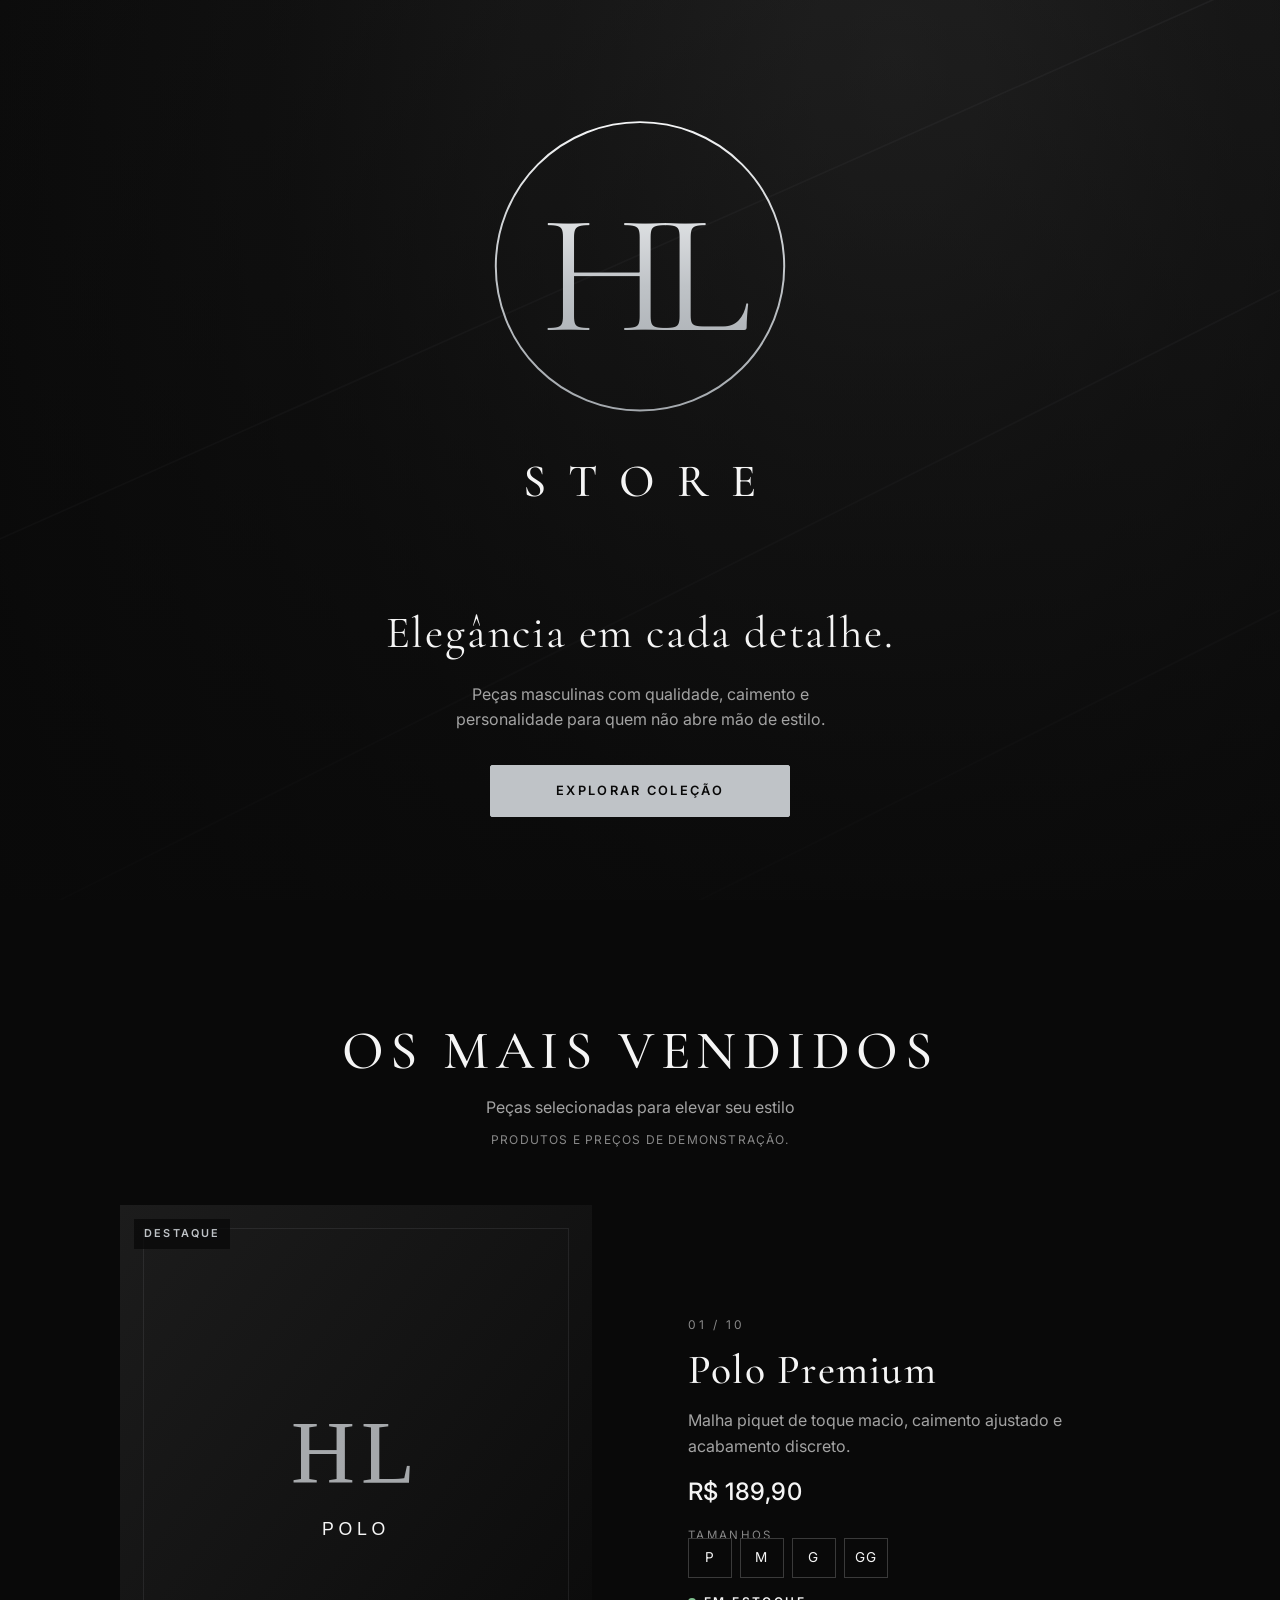
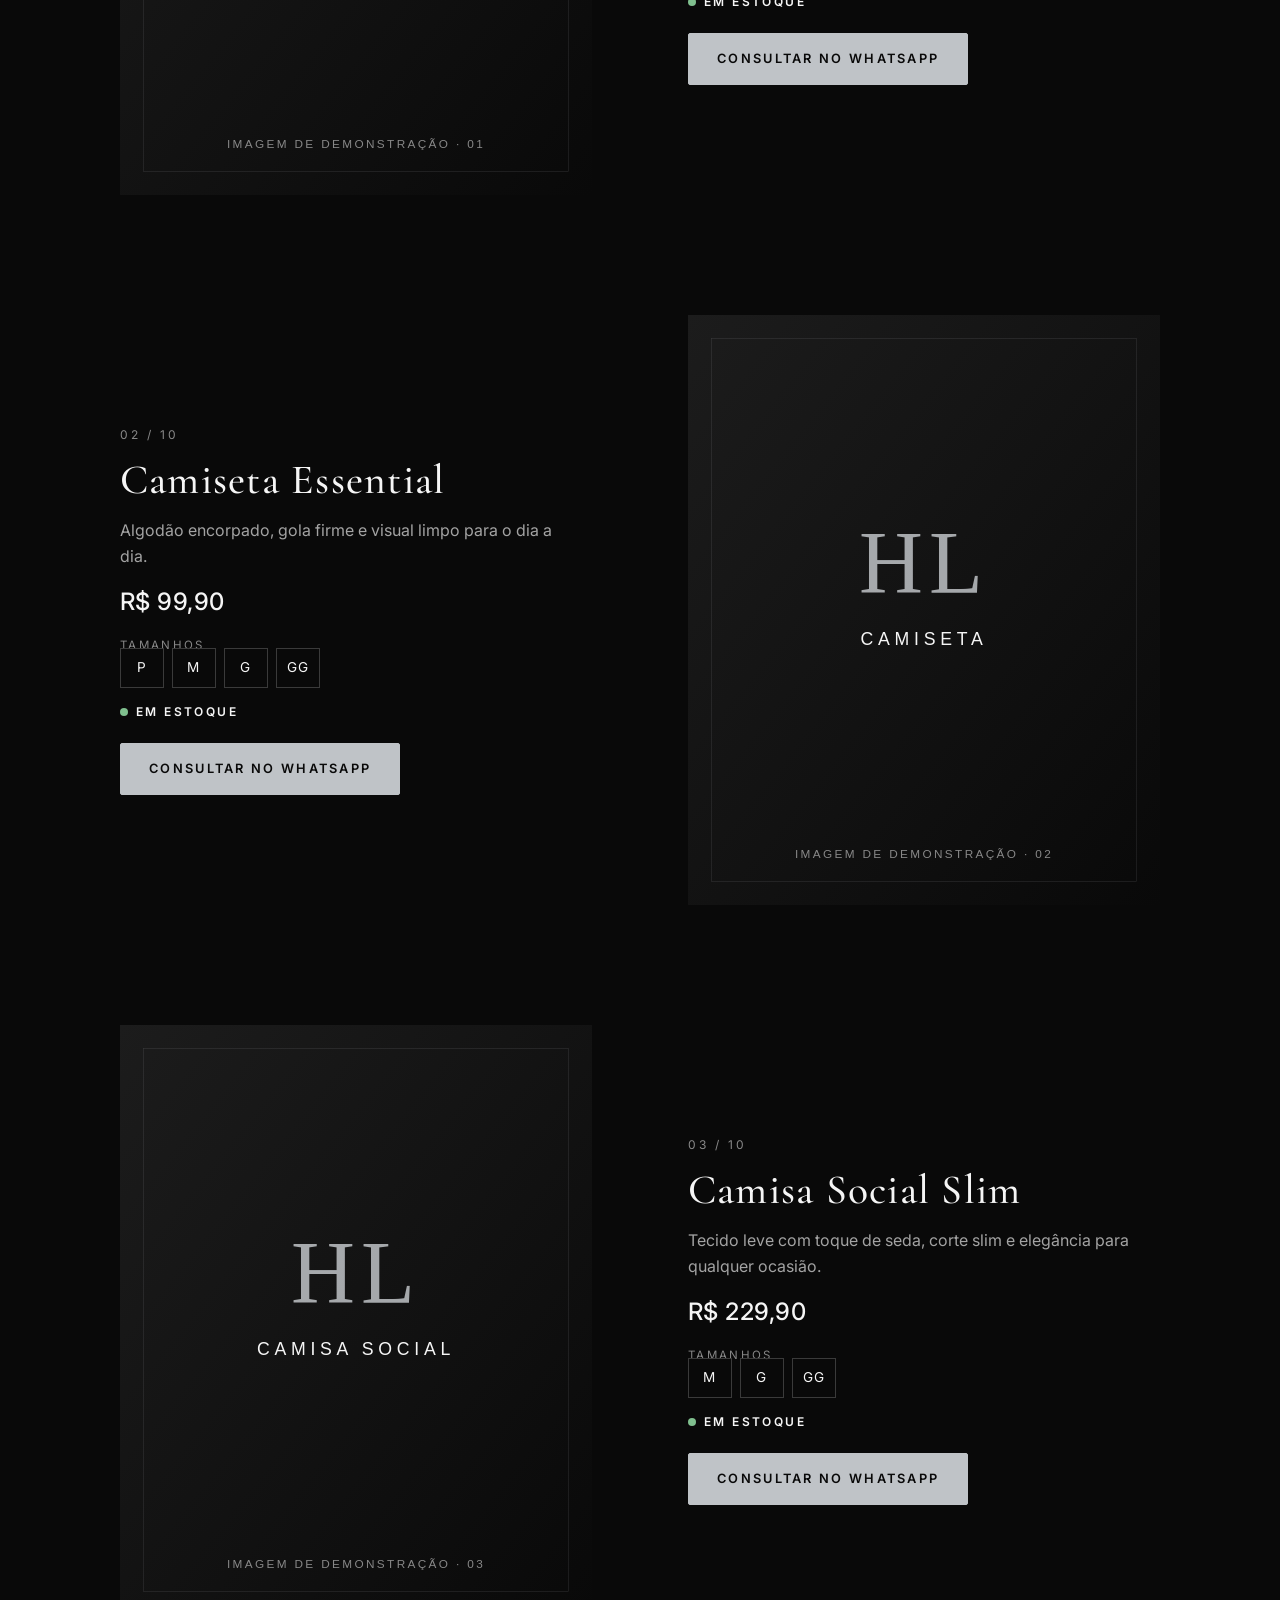
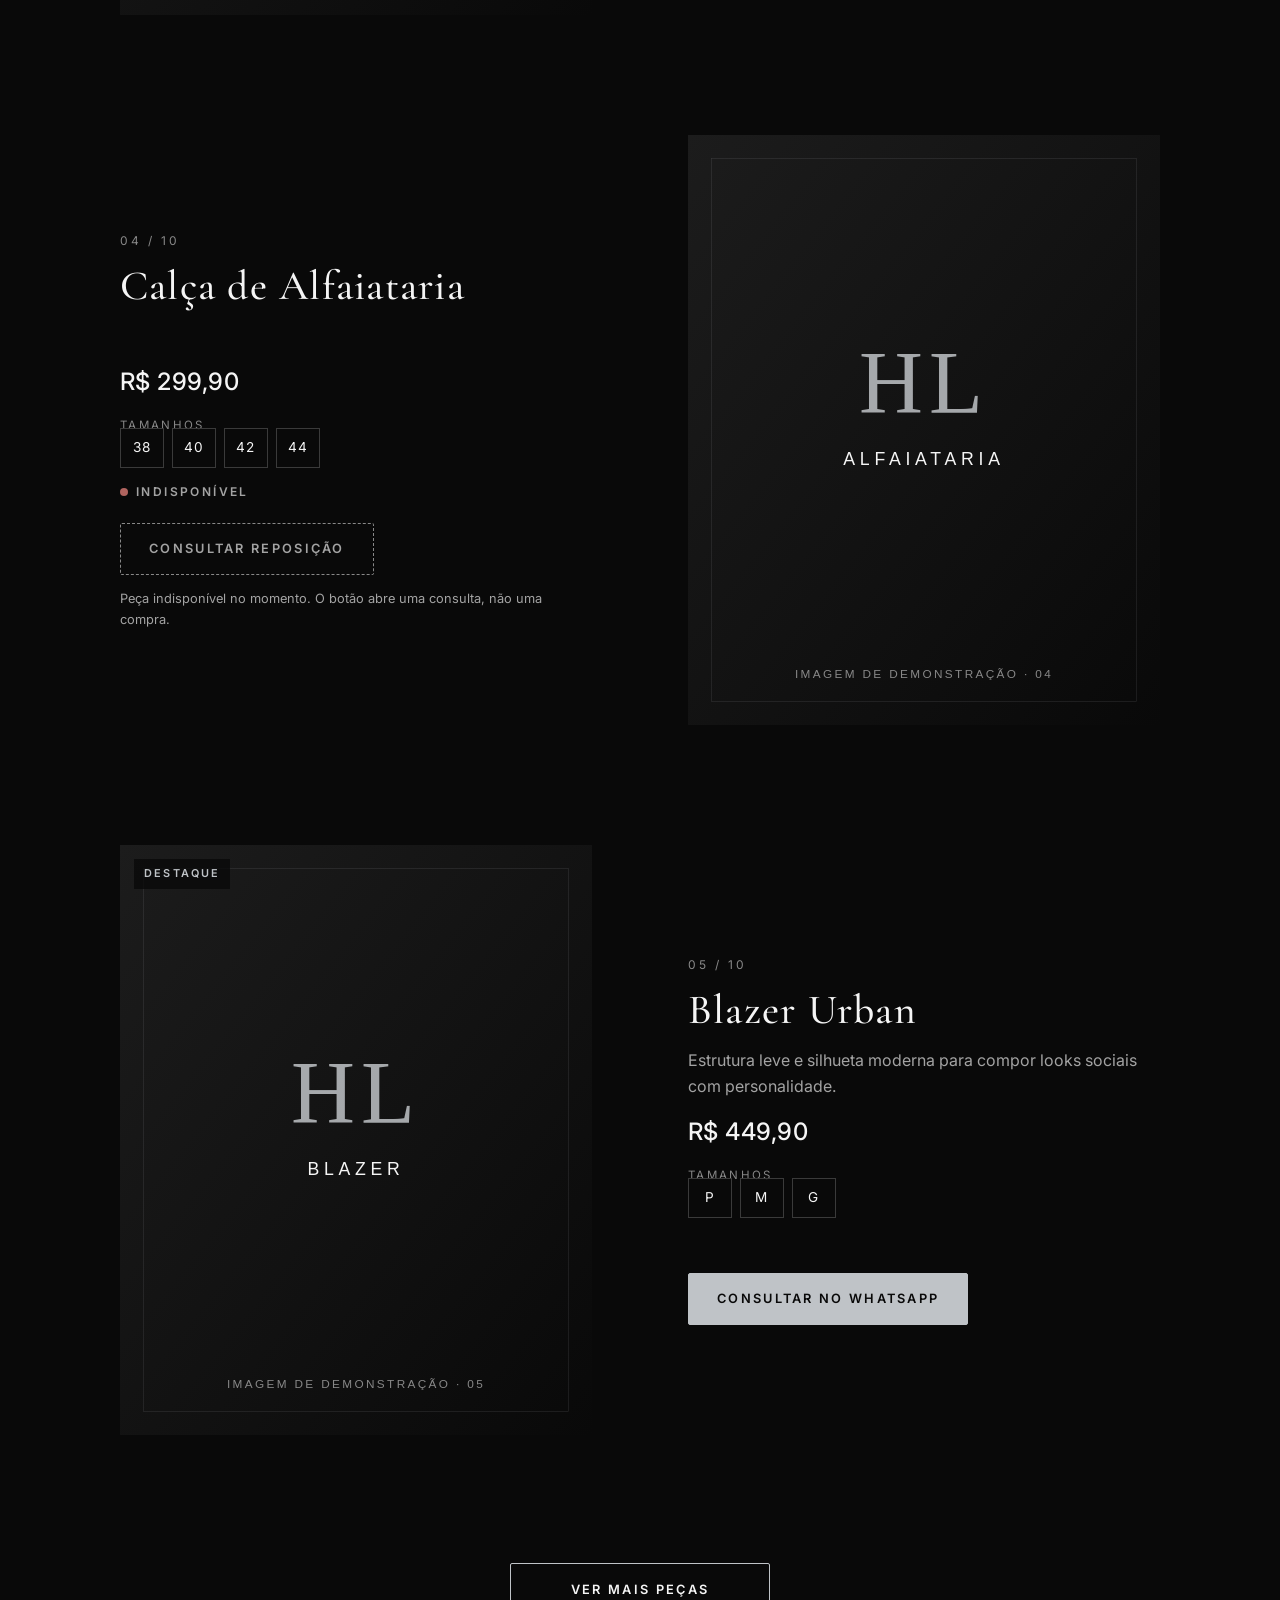
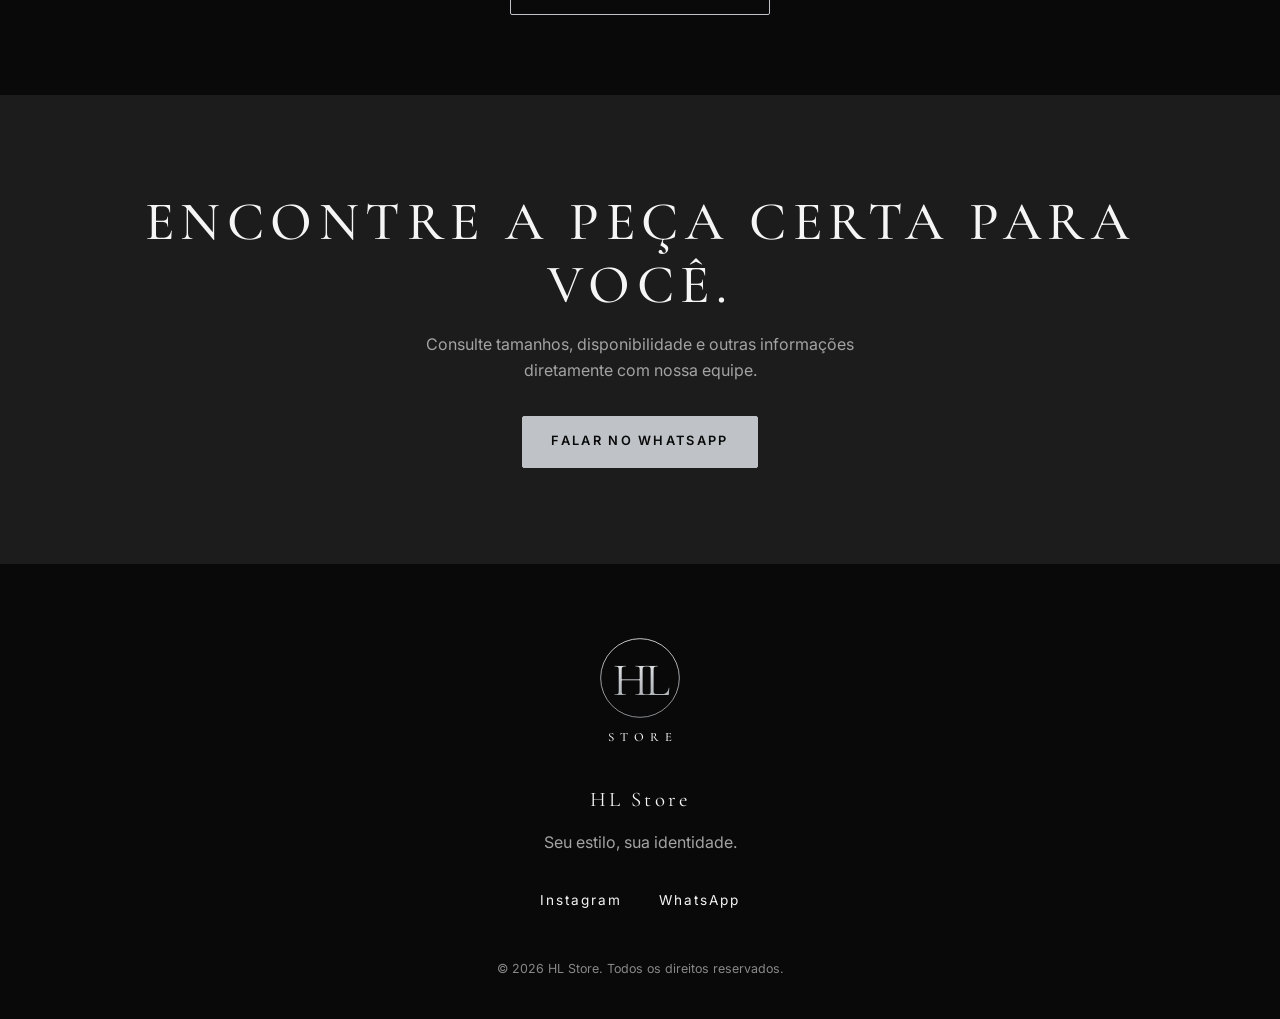
==== index.html @ 70f5f1d8 "Ver 1.0" ====
<!DOCTYPE html>
<html lang="pt-BR">
<head>
  <meta charset="UTF-8" />
  <meta name="viewport" content="width=device-width, initial-scale=1" />
  <meta name="theme-color" content="#090909" />
  <title>HL Store — Moda masculina premium</title>
  <meta name="description" content="HL Store: moda masculina casual, social e premium. Conheça os mais vendidos e consulte pelo WhatsApp." />
  <link rel="icon" href="favicon.svg" type="image/svg+xml" />
  <link rel="icon" href="favicon.ico" sizes="48x48" />
  <link rel="apple-touch-icon" href="assets/icons/apple-touch-icon.png" />
  <link rel="manifest" href="site.webmanifest" />
  <link rel="preconnect" href="https://fonts.googleapis.com" />
  <link rel="preconnect" href="https://fonts.gstatic.com" crossorigin />
  <link href="https://fonts.googleapis.com/css2?family=Cormorant+Garamond:wght@400;500;600&family=Inter:wght@300;400;500;600&display=swap" rel="stylesheet" />
  <link rel="stylesheet" href="css/styles.css" />
  <script>document.documentElement.classList.add("js");</script>
</head>
<body>
  <a class="skip-link" href="#catalogo">Ir para o catálogo</a>

  <header class="hero" id="topo">
    <div class="hero__bg" aria-hidden="true">
      <img src="assets/images/hero.svg" alt="" width="800" height="1200" fetchpriority="high" />
    </div>
    <div class="hero__content">
      <h1 class="logo" aria-label="HL Store">
        <!-- LOGO DO HERO: edite aqui as letras (HL) e o nome (STORE). Para usar uma imagem pronta, veja o README. -->
        <svg class="logo-svg logo-svg--hero" viewBox="0 0 360 400" aria-hidden="true" focusable="false">
          <defs>
            <linearGradient id="silver-hero" x1="0" y1="0" x2="0" y2="1">
              <stop offset="0" stop-color="#f4f5f6"/>
              <stop offset=".55" stop-color="#bfc3c7"/>
              <stop offset="1" stop-color="#a4a9ae"/>
            </linearGradient>
          </defs>
          <circle class="logo-svg__ring" cx="180" cy="150" r="118" pathLength="1" fill="none" stroke="url(#silver-hero)" stroke-width="1.6"/>
          <text class="logo-svg__mark" x="180" y="202" text-anchor="middle" font-size="140" letter-spacing="-10" fill="url(#silver-hero)"><tspan class="logo-svg__letter" style="--i:0">H</tspan><tspan class="logo-svg__letter" style="--i:1">L</tspan></text>
          <text class="logo-svg__name" x="189" y="338" text-anchor="middle" font-size="38" letter-spacing="18" fill="#f5f5f5">STORE</text>
        </svg>
      </h1>
      <p class="hero__tagline reveal" style="--d:600ms">Elegância em cada detalhe.</p>
      <p class="hero__text reveal" style="--d:750ms">Peças masculinas com qualidade, caimento e personalidade para quem não abre mão de estilo.</p>
      <a class="btn btn--primary reveal" style="--d:900ms" href="#catalogo">EXPLORAR COLEÇÃO</a>
    </div>
  </header>

  <main>
    <section class="catalog" id="catalogo" aria-labelledby="catalogo-titulo">
      <div class="container catalog__head">
        <h2 class="section-title reveal" id="catalogo-titulo">OS MAIS VENDIDOS</h2>
        <p class="section-sub reveal" style="--d:100ms">Peças selecionadas para elevar seu estilo</p>
        <p class="demo-note reveal" style="--d:200ms">Produtos e preços de demonstração.</p>
      </div>

      <div class="products" id="products-main"></div>
      <div class="products products--extra" id="products-extra" hidden></div>

      <div class="container more">
        <button class="btn btn--ghost" id="toggle-more" type="button" aria-expanded="false" aria-controls="products-extra">VER MAIS PEÇAS</button>
      </div>
    </section>

    <section class="contact" id="contato" aria-labelledby="contato-titulo">
      <div class="container contact__inner">
        <h2 class="section-title reveal" id="contato-titulo">ENCONTRE A PEÇA CERTA PARA VOCÊ.</h2>
        <p class="section-sub reveal" style="--d:100ms">Consulte tamanhos, disponibilidade e outras informações diretamente com nossa equipe.</p>
        <a class="btn btn--primary reveal" style="--d:200ms" id="contact-wa" href="#" target="_blank" rel="noopener noreferrer">FALAR NO WHATSAPP</a>
      </div>
    </section>
  </main>

  <footer class="footer">
    <div class="container footer__inner">
      <div class="logo logo--small" aria-label="HL Store">
        <svg class="logo-svg logo-svg--footer" viewBox="0 0 360 400" aria-hidden="true" focusable="false">
          <defs>
            <linearGradient id="silver-foot" x1="0" y1="0" x2="0" y2="1">
              <stop offset="0" stop-color="#f4f5f6"/>
              <stop offset=".55" stop-color="#bfc3c7"/>
              <stop offset="1" stop-color="#a4a9ae"/>
            </linearGradient>
          </defs>
          <circle cx="180" cy="150" r="118" fill="none" stroke="url(#silver-foot)" stroke-width="2.4"/>
          <text class="logo-svg__mark" x="180" y="202" text-anchor="middle" font-size="140" letter-spacing="-10" fill="url(#silver-foot)">HL</text>
          <text class="logo-svg__name" x="189" y="338" text-anchor="middle" font-size="38" letter-spacing="18" fill="#f5f5f5">STORE</text>
        </svg>
      </div>
      <p class="footer__name" id="footer-name">HL Store</p>
      <p class="footer__phrase">Seu estilo, sua identidade.</p>
      <nav class="footer__links" aria-label="Redes e contato">
        <a id="footer-ig" href="#" target="_blank" rel="noopener noreferrer">Instagram</a>
        <a id="footer-wa" href="#" target="_blank" rel="noopener noreferrer">WhatsApp</a>
      </nav>
      <p class="footer__copy">© <span id="year"></span> HL Store. Todos os direitos reservados.</p>
    </div>
  </footer>

  <script src="js/config.js"></script>
  <script src="js/products.js"></script>
  <script src="js/main.js"></script>
</body>
</html>
---- css/styles.css ----
/* ============ HL STORE — estilos (mobile-first) ============ */
:root {
  --black: #090909;
  --graphite: #1c1c1c;
  --silver: #bfc3c7;
  --white: #f5f5f5;
  --gray: #888888;
  --gray-text: #a3a3a3; /* cinza com contraste AA sobre o preto */
  --serif: "Cormorant Garamond", Georgia, "Times New Roman", serif;
  --sans: "Inter", system-ui, -apple-system, "Segoe UI", Roboto, Arial, sans-serif;
  --ease: cubic-bezier(0.22, 0.61, 0.36, 1);
  --dur: 800ms;
  --gutter: 20px;
}

*, *::before, *::after { box-sizing: border-box; }
html { scroll-behavior: smooth; -webkit-text-size-adjust: 100%; }
body {
  margin: 0;
  background: var(--black);
  color: var(--white);
  font-family: var(--sans);
  font-size: 16px;
  line-height: 1.6;
  overflow-x: hidden;
}
img { max-width: 100%; display: block; }
a { color: inherit; }
h1, h2, h3, p { margin: 0; }

.container { width: 100%; max-width: 1120px; margin: 0 auto; padding: 0 var(--gutter); }

:focus-visible { outline: 2px solid var(--silver); outline-offset: 3px; }

.skip-link {
  position: absolute; left: 12px; top: -60px; z-index: 100;
  background: var(--white); color: var(--black); padding: 10px 14px; text-decoration: none; font-weight: 600;
}
.skip-link:focus { top: 12px; }

/* ---------- Botões ---------- */
.btn {
  display: inline-flex; align-items: center; justify-content: center;
  min-height: 52px; padding: 0 28px;
  font-family: var(--sans); font-size: 0.8rem; font-weight: 600; letter-spacing: 0.18em;
  text-decoration: none; text-align: center; cursor: pointer;
  border: 1px solid var(--silver); border-radius: 2px;
  transition: background-color 0.25s var(--ease), color 0.25s var(--ease), transform 0.15s var(--ease), border-color 0.25s;
  -webkit-tap-highlight-color: transparent;
}
.btn:active { transform: scale(0.97); }
.btn--primary { background: var(--silver); color: var(--black); }
.btn--primary:hover { background: var(--white); border-color: var(--white); }
.btn--ghost { background: transparent; color: var(--white); }
.btn--ghost:hover { background: var(--white); color: var(--black); }
.btn--block { width: 100%; }
.btn--disabled-look { border-style: dashed; color: var(--gray-text); border-color: var(--gray); background: transparent; }
.btn--disabled-look:hover { background: transparent; color: var(--white); border-color: var(--silver); }

/* ---------- Logo (SVG) ---------- */
.logo { display: flex; flex-direction: column; align-items: center; font-weight: 400; }
.logo-svg { display: block; height: auto; overflow: visible; }
.logo-svg text { font-family: var(--serif); }
.logo-svg__mark { font-weight: 400; }
.logo-svg__name { font-weight: 500; }
.logo-svg--hero { width: min(80vw, 380px); }
.logo-svg--footer { width: 120px; }

/* ---------- Hero ---------- */
.hero {
  position: relative; min-height: 100svh; min-height: 100vh;
  display: flex; align-items: center; justify-content: center; text-align: center;
  padding: 48px var(--gutter); overflow: hidden;
}
@supports (min-height: 100svh) { .hero { min-height: 100svh; } }
.hero__bg { position: absolute; inset: 0; z-index: 0; }
.hero__bg img { width: 100%; height: 100%; object-fit: cover; opacity: 0.9; }
.hero__bg::after { content: ""; position: absolute; inset: 0; background: linear-gradient(180deg, rgba(9,9,9,0.25), rgba(9,9,9,0.85)); }
.hero__content { position: relative; z-index: 1; display: flex; flex-direction: column; align-items: center; gap: 22px; max-width: 560px; }
.hero__tagline { font-family: var(--serif); font-size: clamp(1.9rem, 8vw, 2.8rem); letter-spacing: 0.04em; line-height: 1.15; margin-top: 14px; }
.hero__text { color: var(--gray-text); font-size: 1rem; max-width: 420px; }
.hero .btn { margin-top: 10px; min-width: 260px; }

/* ---------- Títulos de seção ---------- */
.section-title { font-family: var(--serif); font-weight: 500; font-size: clamp(2rem, 9vw, 3.4rem); letter-spacing: 0.12em; line-height: 1.15; }
.section-sub { color: var(--gray-text); margin-top: 12px; font-size: 1rem; }
.demo-note { color: var(--gray); font-size: 0.75rem; letter-spacing: 0.1em; margin-top: 10px; text-transform: uppercase; }

/* ---------- Catálogo ---------- */
.catalog { padding: 88px 0 40px; }
.catalog__head { text-align: center; margin-bottom: 56px; }

.products { display: flex; flex-direction: column; }
.products[hidden] { display: none; }

.product { padding: 0 var(--gutter) 72px; max-width: 1120px; margin: 0 auto; width: 100%; }
.product__media { position: relative; background: var(--graphite); aspect-ratio: 4 / 5; overflow: hidden; }
.product__media img { width: 100%; height: 100%; object-fit: cover; }
.product__badge {
  position: absolute; top: 14px; left: 14px; background: rgba(9,9,9,0.8); color: var(--silver);
  font-size: 0.68rem; font-weight: 600; letter-spacing: 0.2em; padding: 6px 10px;
}
.product__body { padding-top: 24px; display: flex; flex-direction: column; gap: 14px; }
.product__index { color: var(--gray); font-size: 0.75rem; letter-spacing: 0.25em; }
.product__name { font-family: var(--serif); font-weight: 500; font-size: clamp(1.9rem, 7vw, 2.6rem); line-height: 1.1; letter-spacing: 0.03em; }
.product__desc { color: var(--gray-text); max-width: 46ch; }
.product__price { font-size: 1.5rem; font-weight: 500; letter-spacing: 0.02em; }
.product__sizes { display: flex; flex-wrap: wrap; gap: 8px; list-style: none; margin: 0; padding: 0; }
.product__sizes li { min-width: 44px; height: 40px; display: inline-flex; align-items: center; justify-content: center; border: 1px solid #3a3a3a; font-size: 0.85rem; letter-spacing: 0.08em; padding: 0 10px; }
.product__sizes-label { font-size: 0.72rem; letter-spacing: 0.2em; color: var(--gray); text-transform: uppercase; margin-bottom: -6px; }
.status { display: inline-flex; align-items: center; gap: 8px; font-size: 0.75rem; font-weight: 600; letter-spacing: 0.2em; }
.status::before { content: ""; width: 8px; height: 8px; border-radius: 50%; background: #7fbf8e; }
.status--out { color: var(--gray-text); }
.status--out::before { background: #b0645f; }
.product__cta { margin-top: 8px; }
.product__note { font-size: 0.8rem; color: var(--gray-text); }

.more { text-align: center; padding-top: 8px; padding-bottom: 40px; }
.more .btn { min-width: 260px; }

/* ---------- Contato ---------- */
.contact { background: var(--graphite); padding: 96px 0; text-align: center; }
.contact__inner { display: flex; flex-direction: column; align-items: center; gap: 4px; }
.contact .section-sub { max-width: 440px; margin-bottom: 28px; }

/* ---------- Rodapé ---------- */
.footer { padding: 64px 0 40px; text-align: center; }
.footer__inner { display: flex; flex-direction: column; align-items: center; gap: 14px; }
.footer__name { font-family: var(--serif); font-size: 1.3rem; letter-spacing: 0.15em; margin-top: 8px; }
.footer__phrase { color: var(--gray-text); }
.footer__links { display: flex; gap: 28px; margin: 8px 0; }
.footer__links a { text-decoration: none; letter-spacing: 0.15em; font-size: 0.85rem; padding: 12px 4px; border-bottom: 1px solid transparent; }
.footer__links a:hover { border-bottom-color: var(--silver); }
.footer__copy { color: var(--gray); font-size: 0.78rem; margin-top: 12px; }

/* ---------- Animações ---------- */
.js .reveal { opacity: 0; transform: translateY(24px); transition: opacity var(--dur) var(--ease), transform var(--dur) var(--ease); transition-delay: var(--d, 0ms); }
.js .reveal.is-visible { opacity: 1; transform: none; }
.js .reveal-media { opacity: 0; transform: scale(1.03); transition: opacity 1s var(--ease), transform 1.2s var(--ease); }
.js .reveal-media.is-visible { opacity: 1; transform: none; }

.js .logo-svg--hero .logo-svg__ring { stroke-dasharray: 1; stroke-dashoffset: 1; animation: ringDraw 1.8s var(--ease) 0.1s forwards; }
.js .logo-svg--hero .logo-svg__letter { fill-opacity: 0; animation: letterFade 1s var(--ease) forwards; animation-delay: calc(var(--i) * 250ms + 500ms); }
.js .logo-svg--hero .logo-svg__name { opacity: 0; animation: fadeIn 1s var(--ease) 1.1s forwards; }
@keyframes ringDraw { to { stroke-dashoffset: 0; } }
@keyframes letterFade { to { fill-opacity: 1; } }
@keyframes fadeIn { to { opacity: 1; } }

@media (prefers-reduced-motion: reduce) {
  html { scroll-behavior: auto; }
  .js .reveal, .js .reveal-media { opacity: 1; transform: none; transition: none; }
  .js .logo-svg--hero .logo-svg__ring { stroke-dashoffset: 0; animation: none; }
  .js .logo-svg--hero .logo-svg__letter { fill-opacity: 1; animation: none; }
  .js .logo-svg--hero .logo-svg__name { opacity: 1; animation: none; }
  .btn { transition: none; }
  .btn:active { transform: none; }
}

/* ---------- Tablet / Desktop ---------- */
@media (min-width: 768px) {
  :root { --gutter: 40px; }
  .catalog { padding-top: 120px; }
  .product { display: grid; grid-template-columns: 1fr 1fr; gap: 64px; align-items: center; padding-bottom: 120px; }
  .product__body { padding-top: 0; }
  .product--right .product__media { order: 2; }
  .product--right .product__body { order: 1; }
  .product__cta { align-self: flex-start; }
  .hero .btn { min-width: 300px; }
}
@media (min-width: 1100px) {
  .product { gap: 96px; }
  .logo-svg--hero { width: 440px; }
}
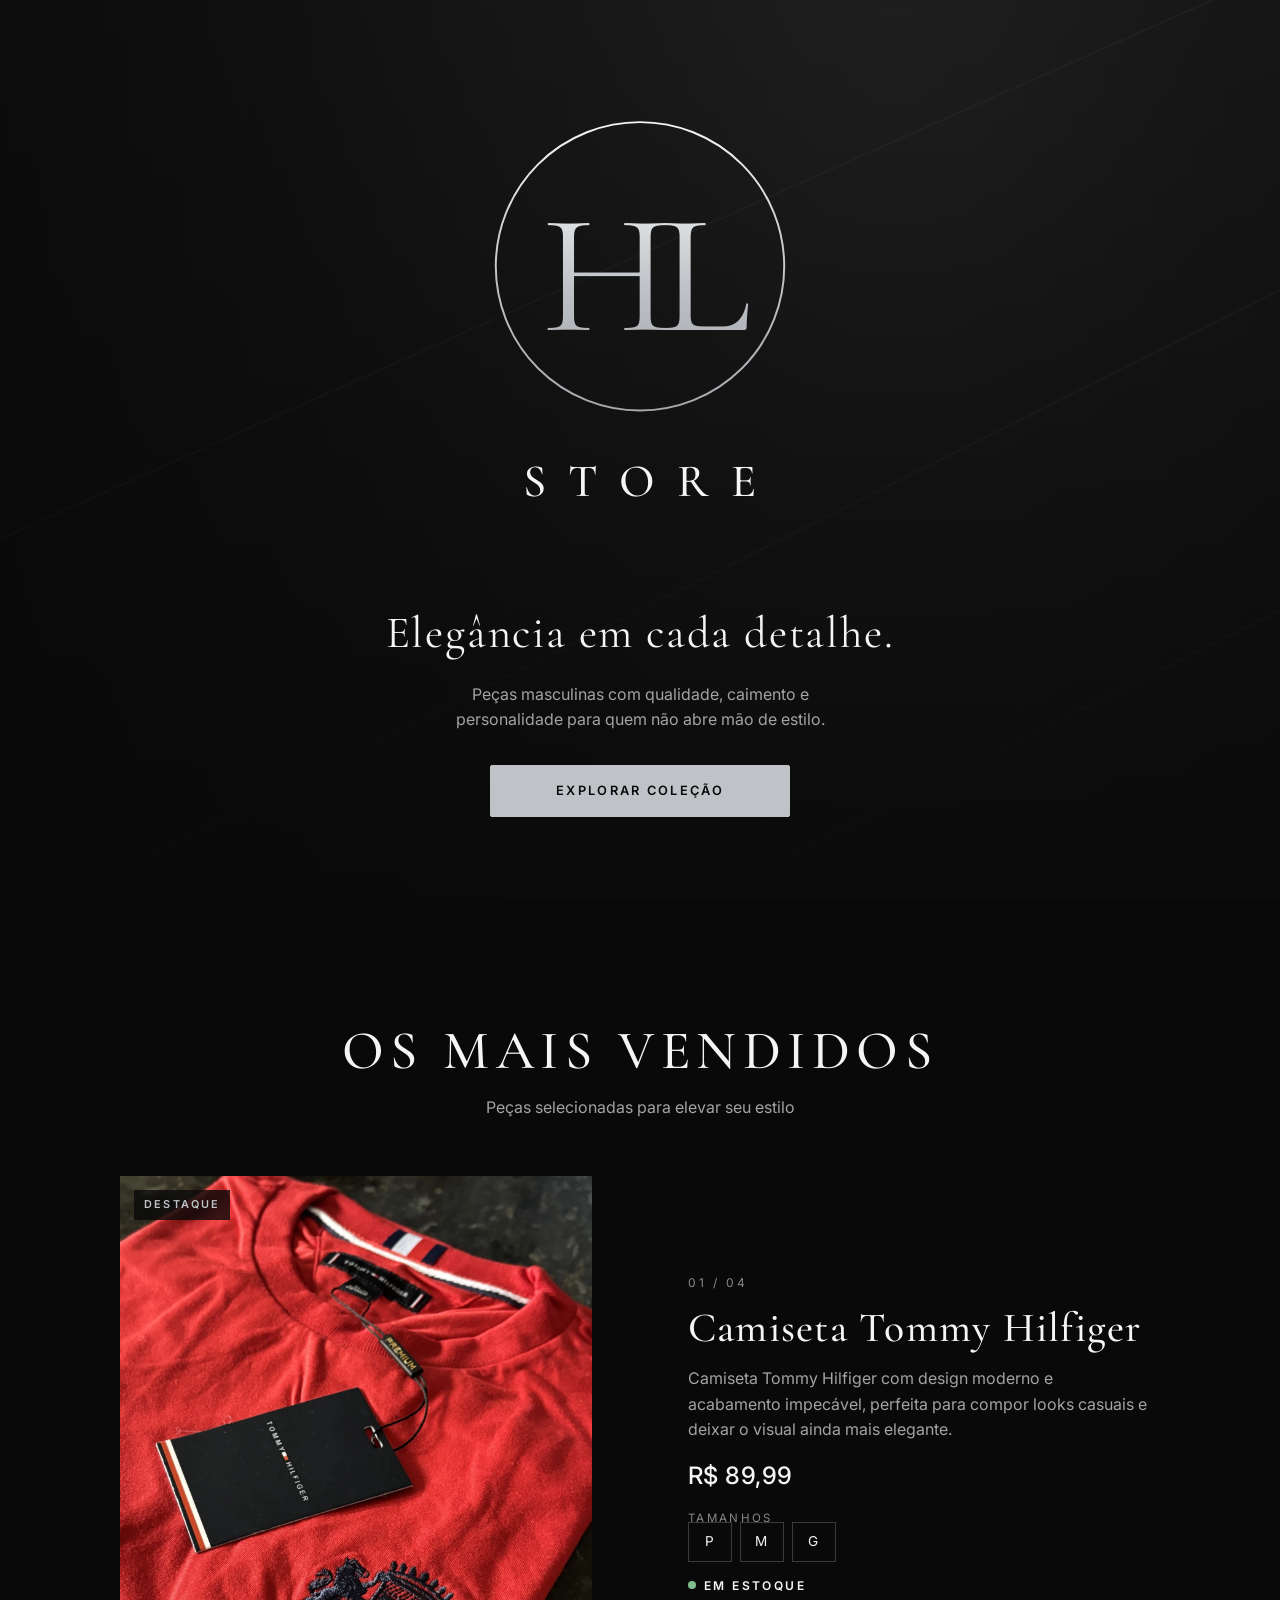
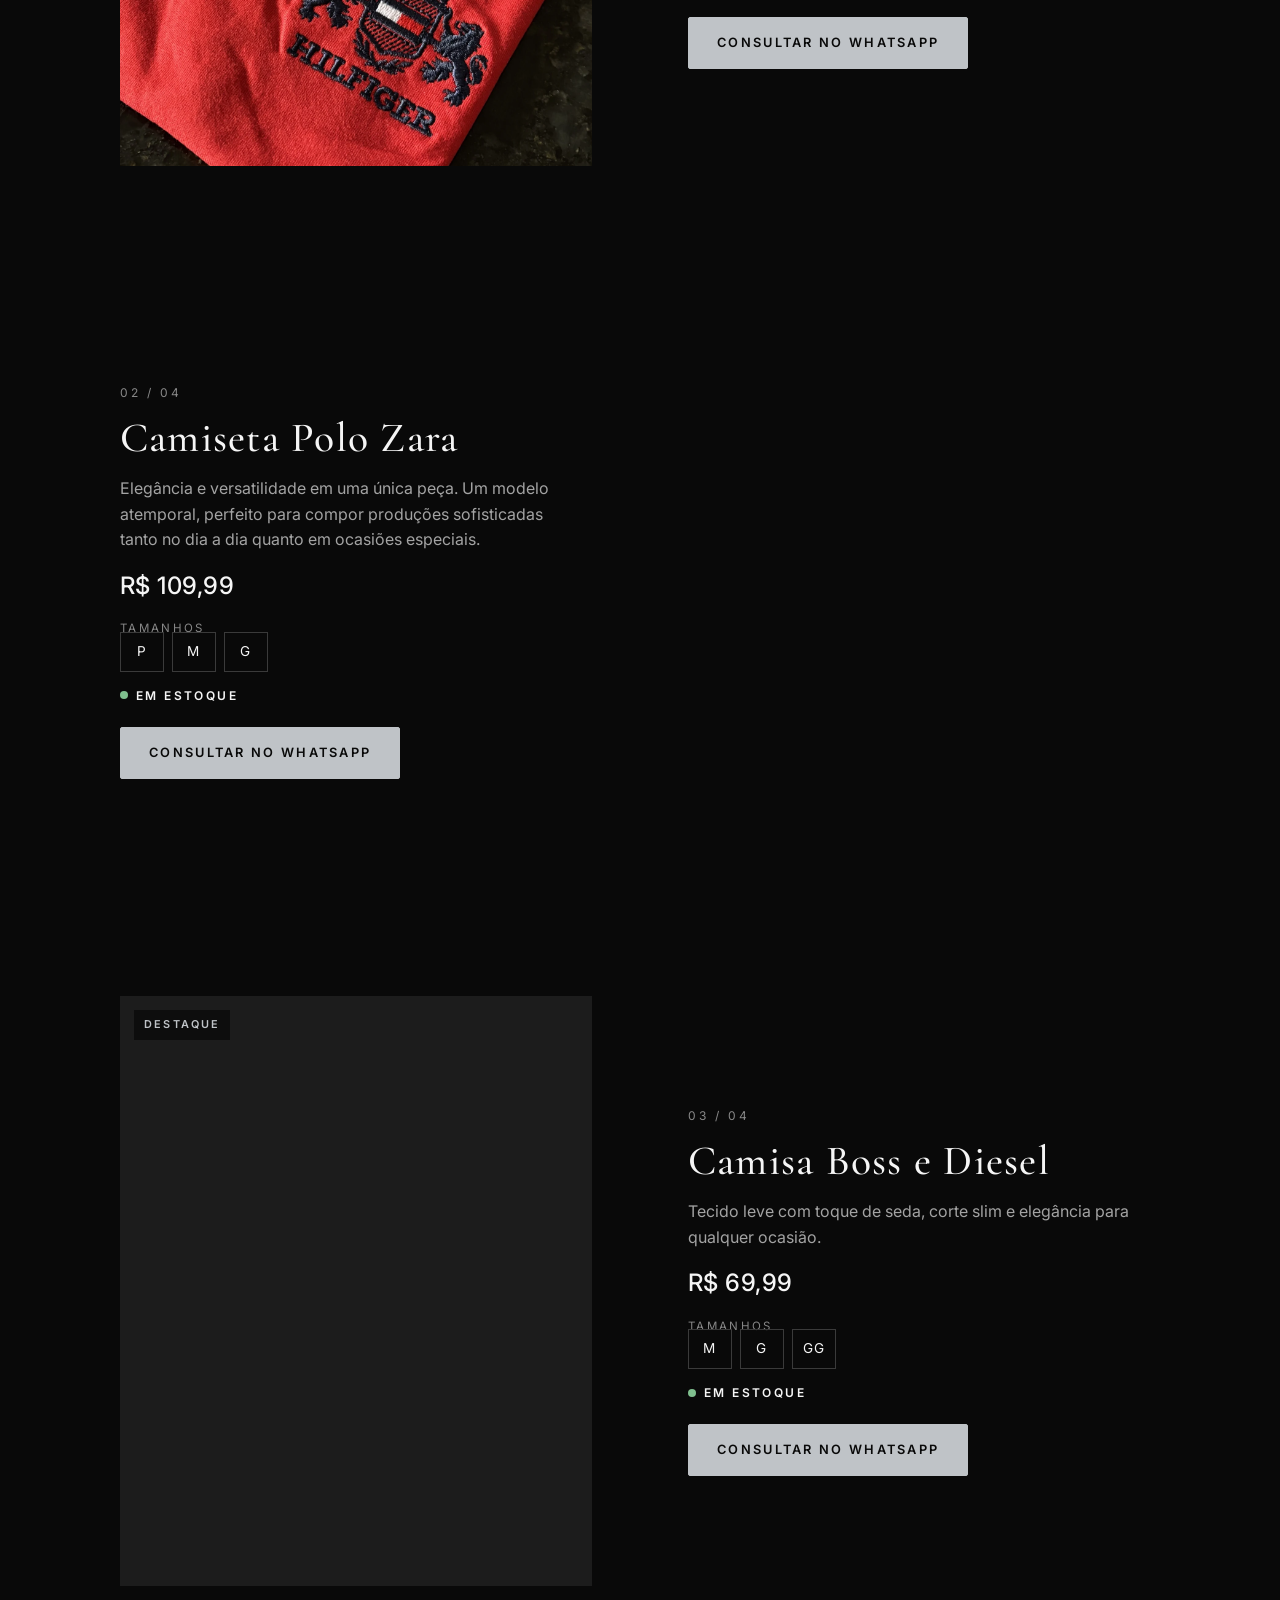
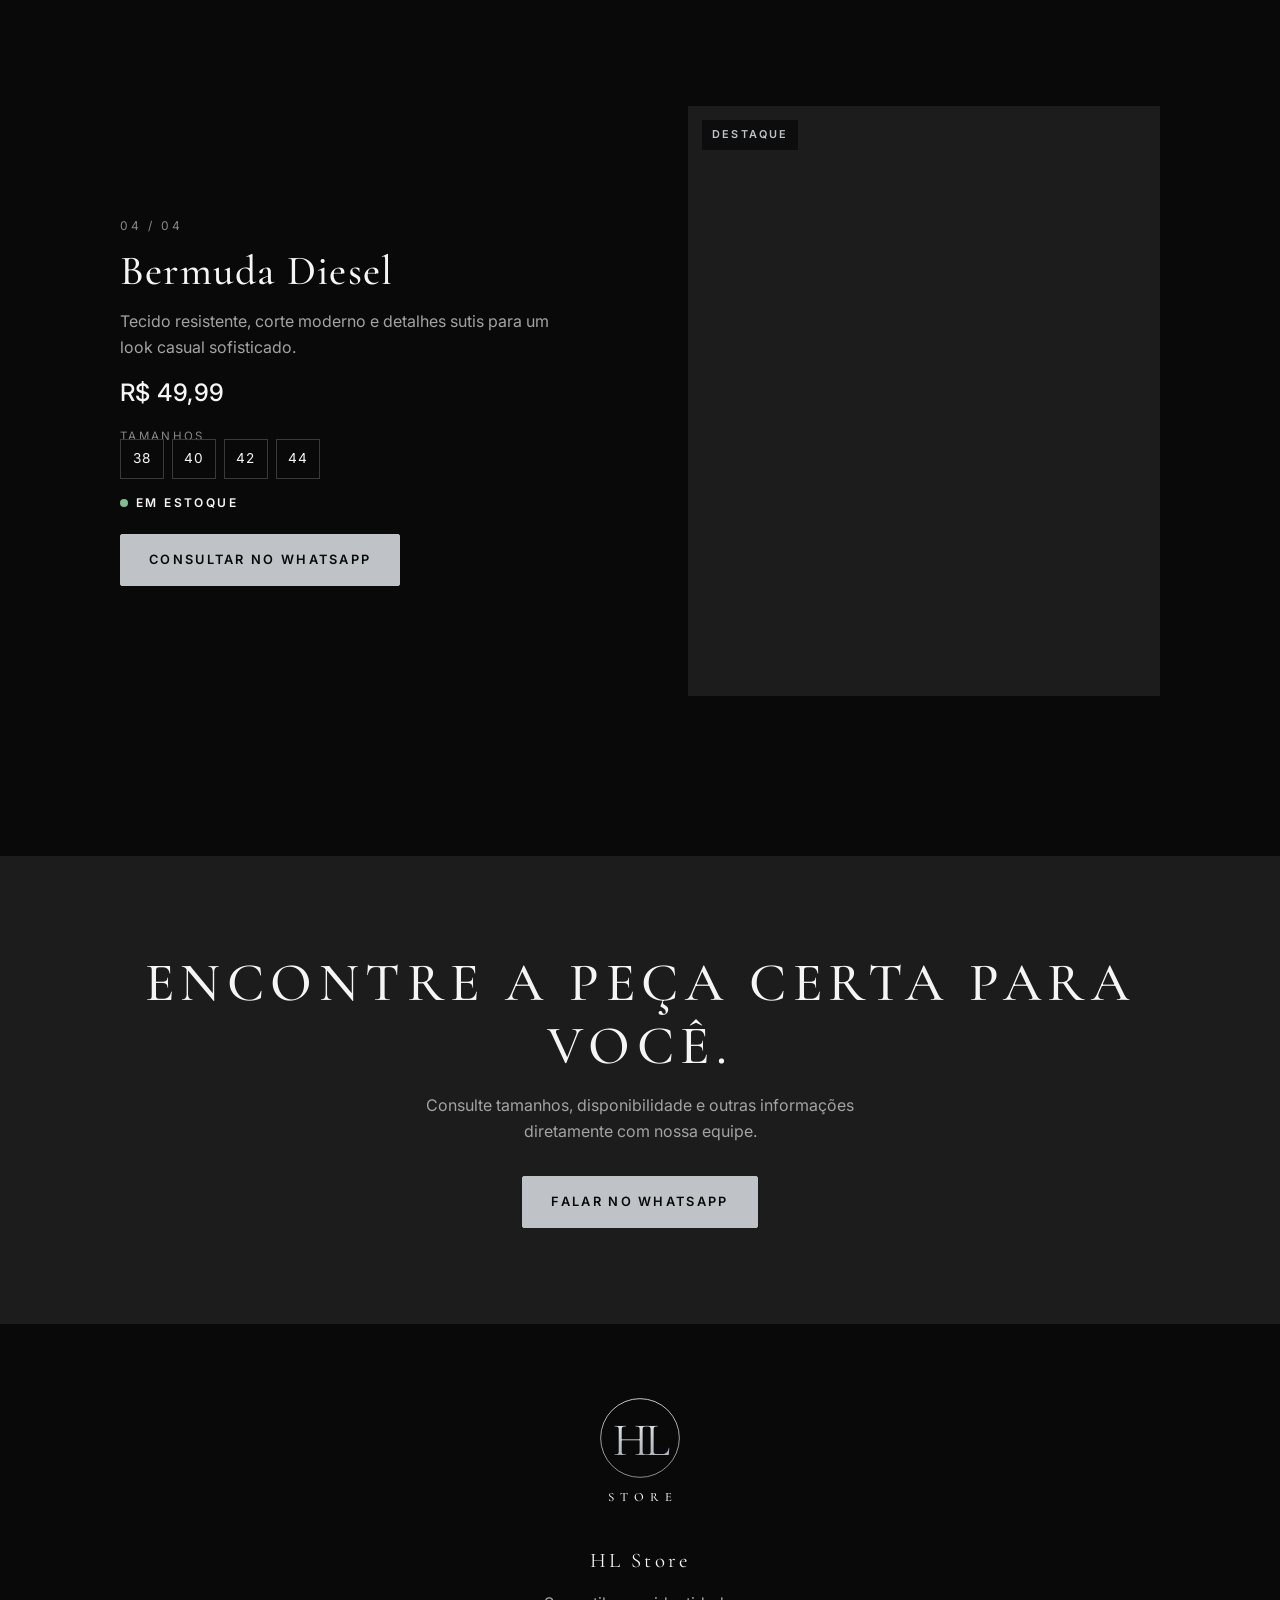
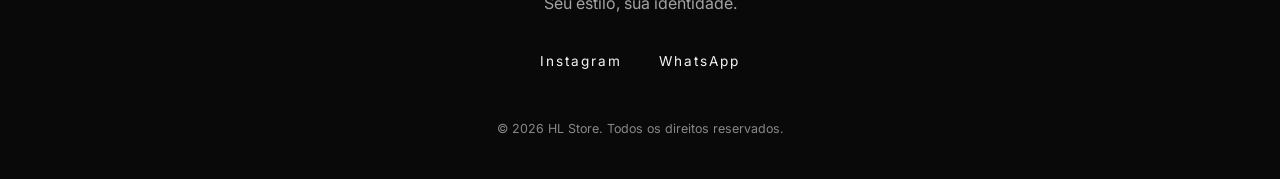
==== commit 427d0aef: "Att de retirda de demo price" ====
--- a/index.html
+++ b/index.html
@@ -50,7 +50,7 @@
       <div class="container catalog__head">
         <h2 class="section-title reveal" id="catalogo-titulo">OS MAIS VENDIDOS</h2>
         <p class="section-sub reveal" style="--d:100ms">Peças selecionadas para elevar seu estilo</p>
-        <p class="demo-note reveal" style="--d:200ms">Produtos e preços de demonstração.</p>
+        
       </div>
 
       <div class="products" id="products-main"></div>
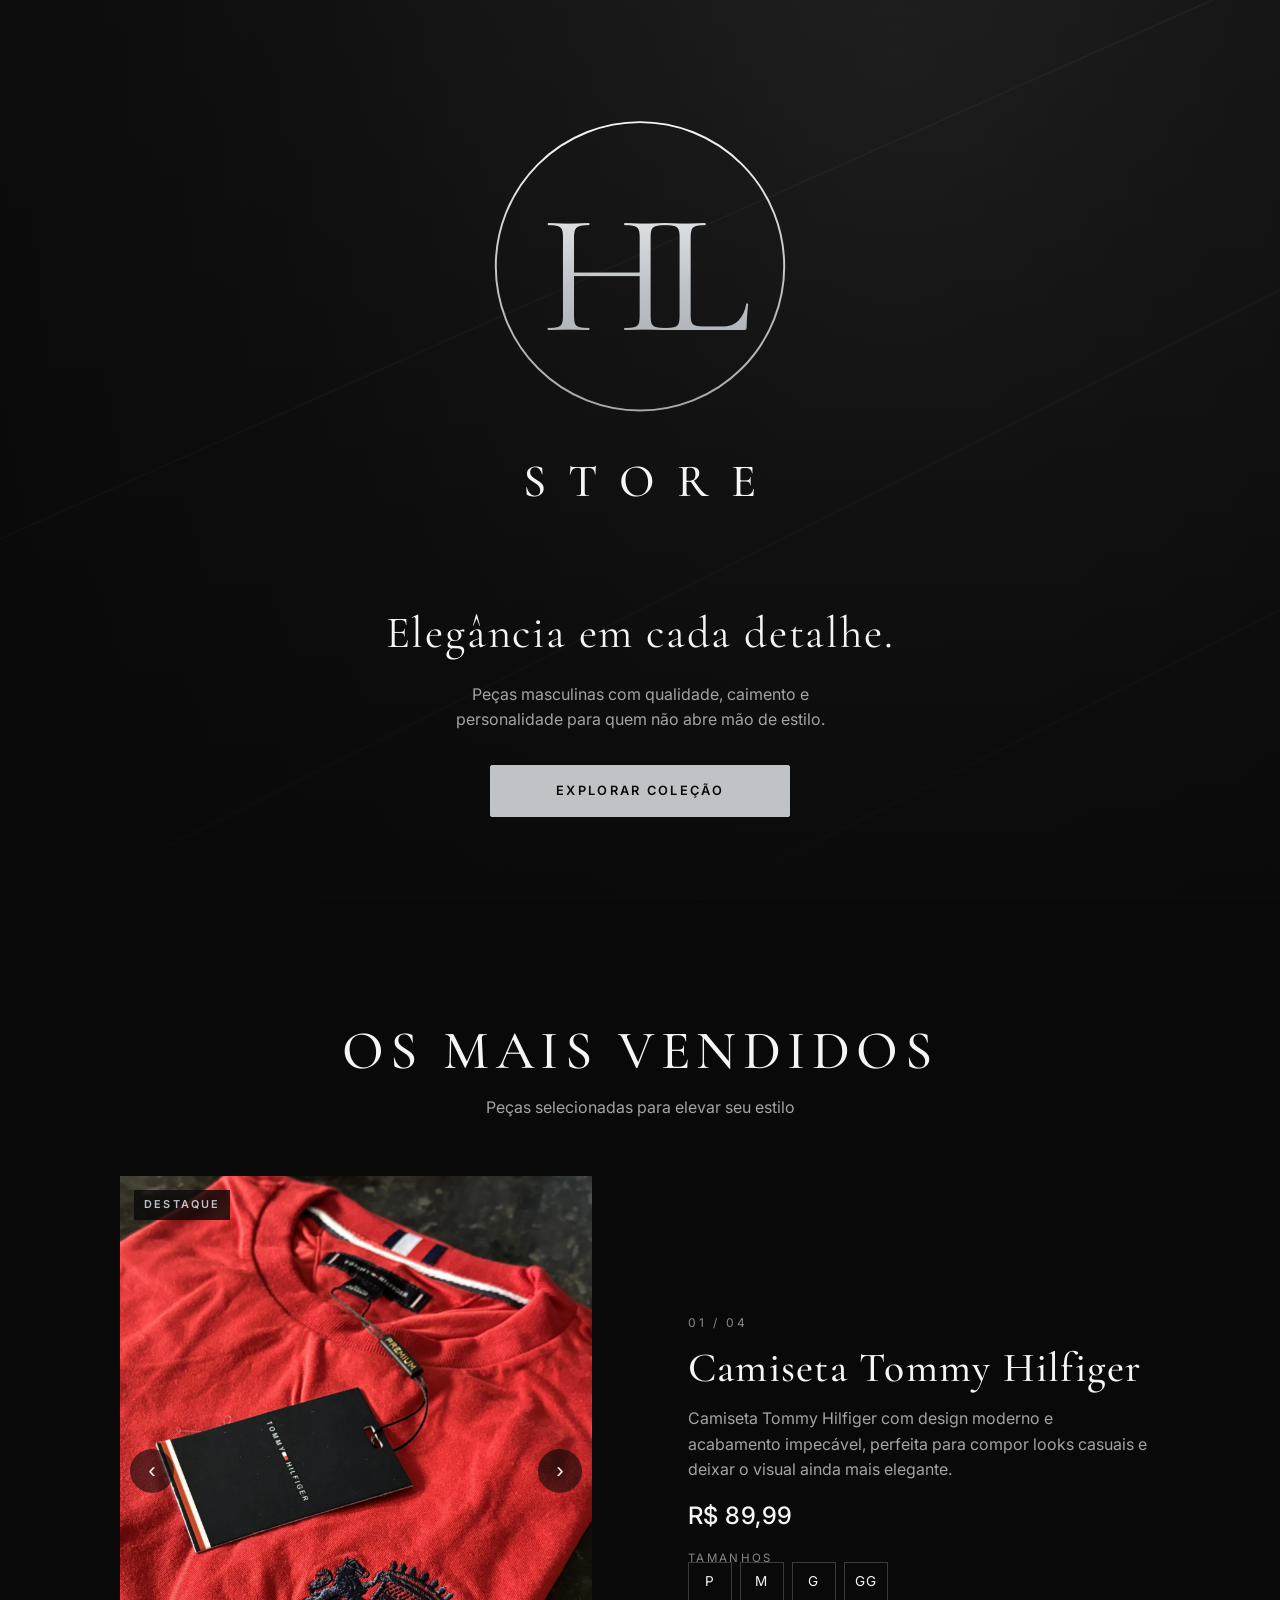
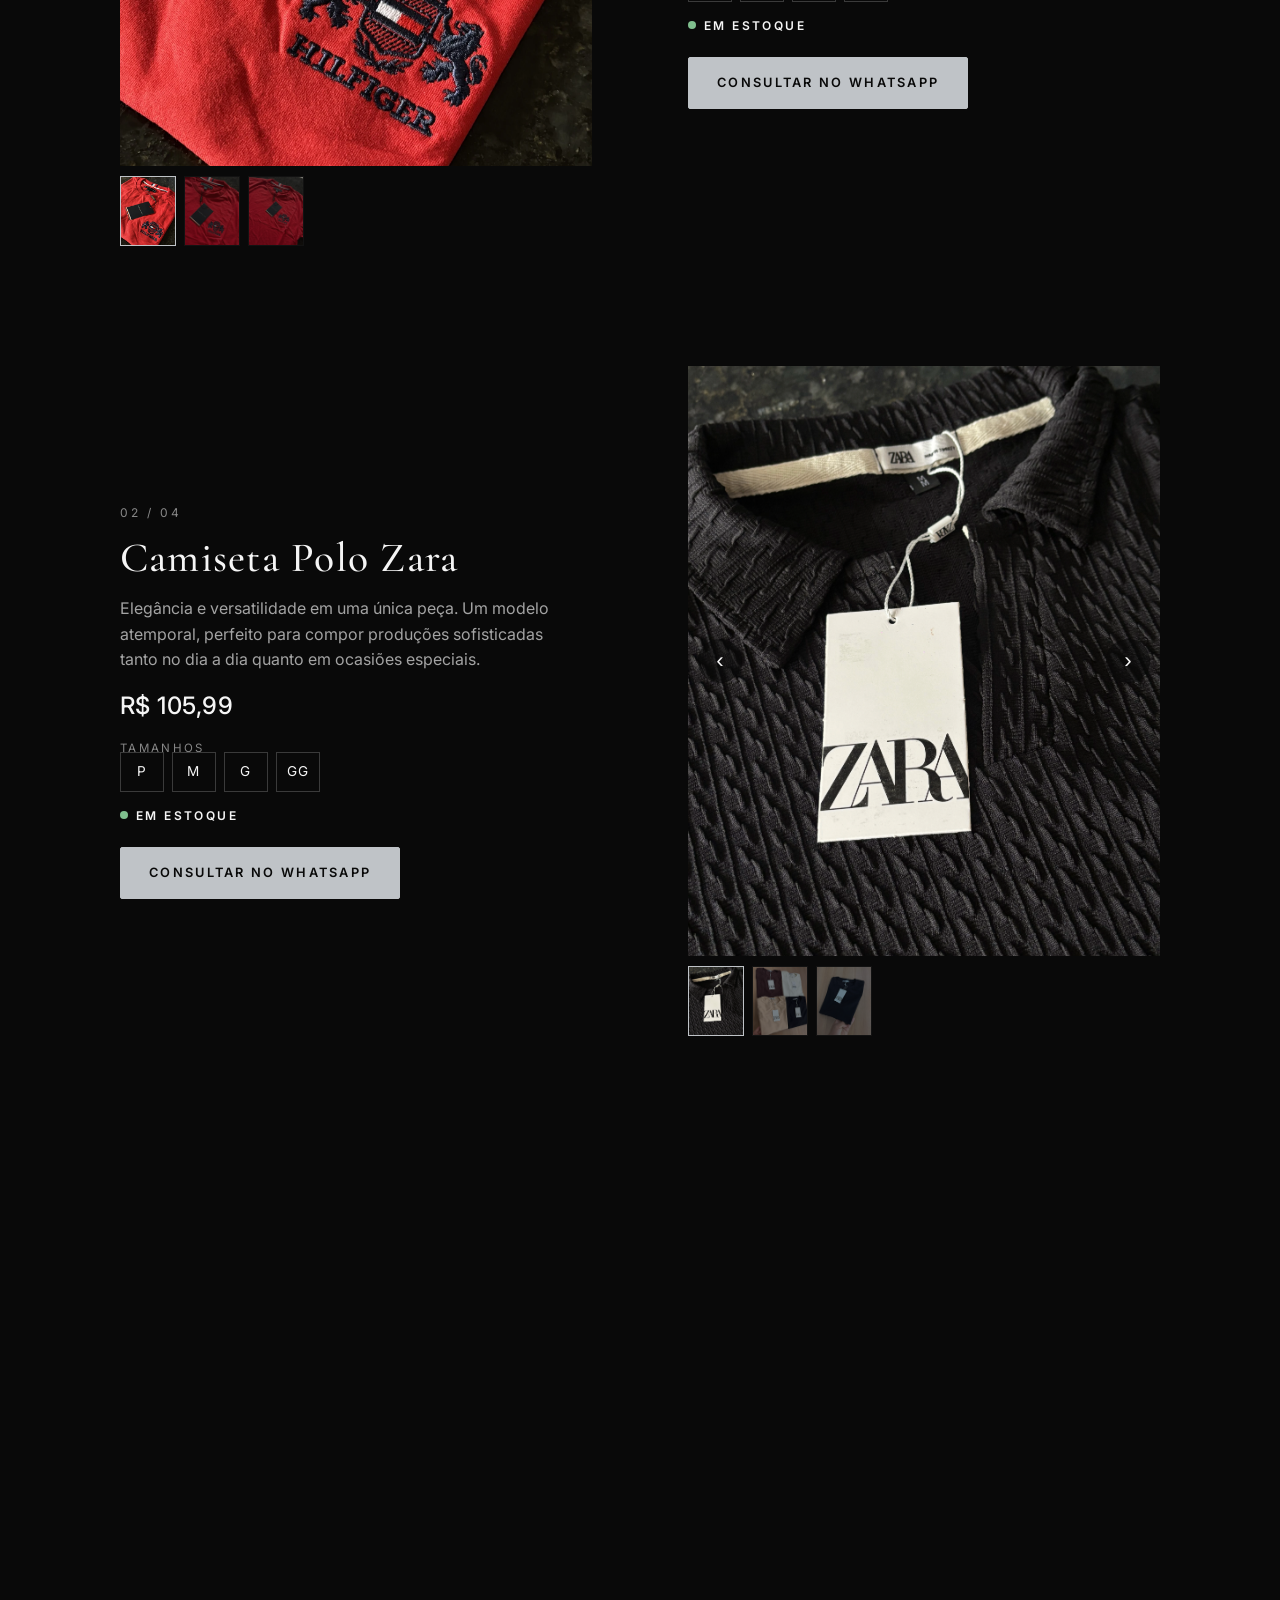
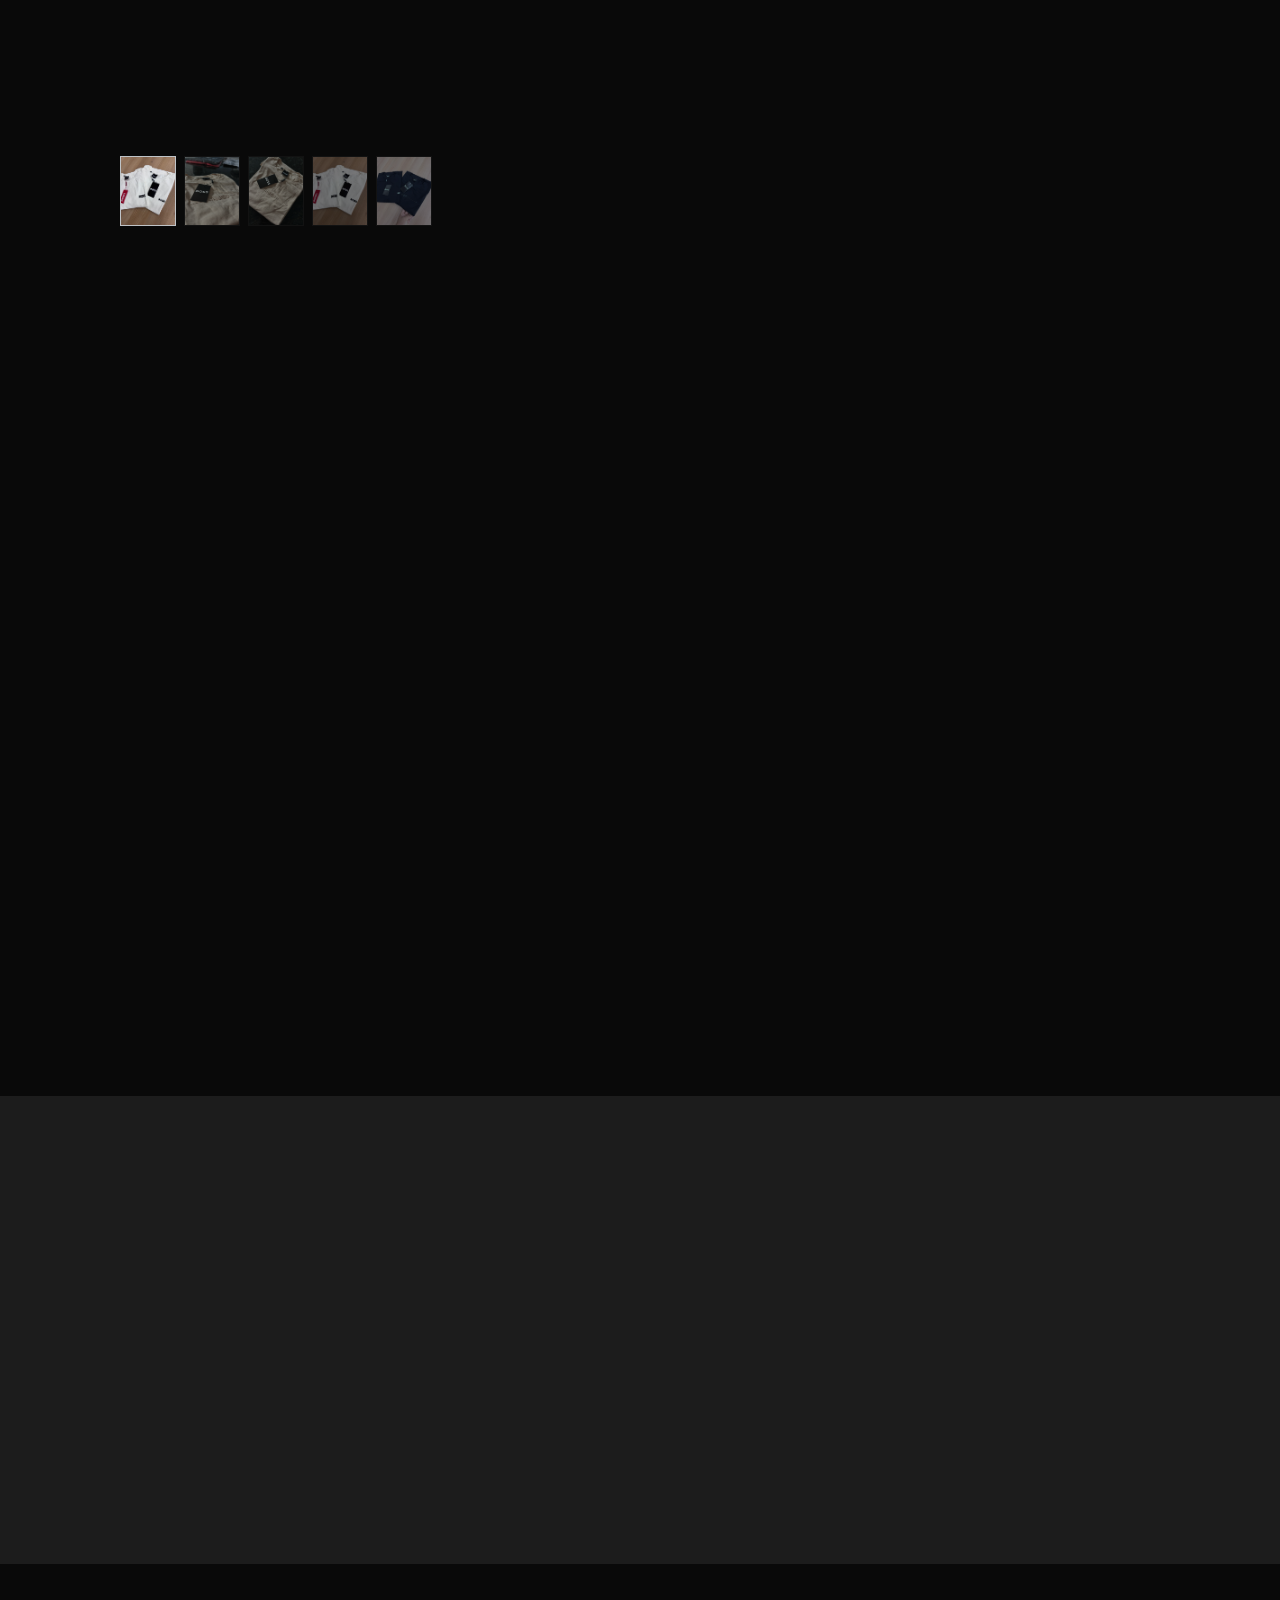
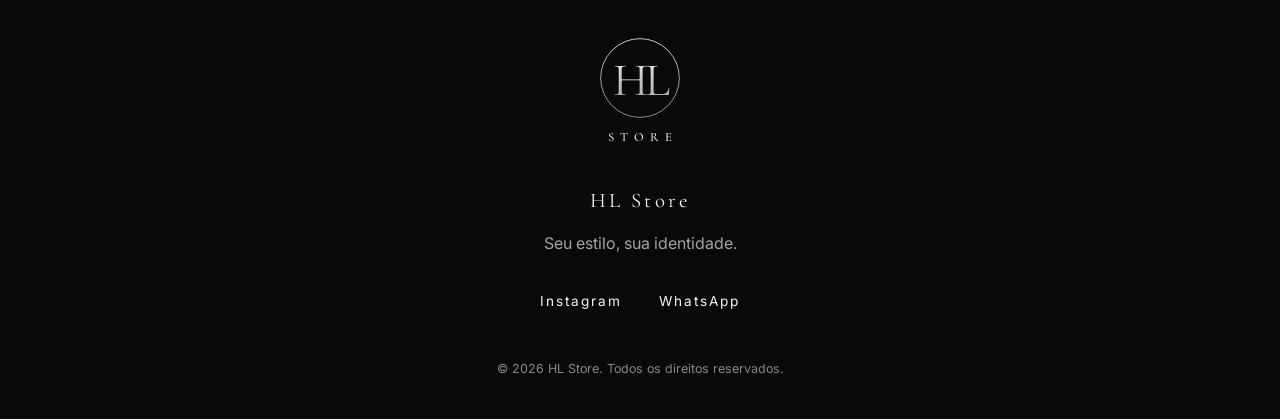
==== commit 77fe81a1: "new file:   assets/images/produto-01-02.webp #	new file:   assets/images/produto-01-03.webp #	new fi" ====
--- a/index.html
+++ b/index.html
@@ -50,7 +50,6 @@
       <div class="container catalog__head">
         <h2 class="section-title reveal" id="catalogo-titulo">OS MAIS VENDIDOS</h2>
         <p class="section-sub reveal" style="--d:100ms">Peças selecionadas para elevar seu estilo</p>
-        
       </div>
 
       <div class="products" id="products-main"></div>
--- a/css/styles.css
+++ b/css/styles.css
@@ -118,6 +118,46 @@
 .more { text-align: center; padding-top: 8px; padding-bottom: 40px; }
 .more .btn { min-width: 260px; }
 
+/* ---------- Galeria do produto ---------- */
+.product__gallery { min-width: 0; }
+.product__gallery .product__media { touch-action: pan-y; } /* rola a página, mas captura o swipe lateral */
+
+.gallery__img {
+  transition: opacity 0.25s var(--ease);
+  user-select: none;
+  -webkit-user-drag: none;
+}
+.gallery__img.is-changing { opacity: 0; }
+
+.gallery__arrow {
+  position: absolute; top: 50%; transform: translateY(-50%); z-index: 2;
+  width: 44px; height: 44px; border: 0; border-radius: 50%;
+  display: flex; align-items: center; justify-content: center;
+  background: rgba(9, 9, 9, 0.6); color: var(--white);
+  font-size: 1.4rem; line-height: 1; cursor: pointer;
+  transition: background-color 0.2s var(--ease);
+  -webkit-tap-highlight-color: transparent;
+}
+.gallery__arrow:hover { background: rgba(9, 9, 9, 0.85); }
+.gallery__arrow--prev { left: 10px; }
+.gallery__arrow--next { right: 10px; }
+
+.gallery__thumbs { display: flex; gap: 8px; margin-top: 10px; }
+.gallery__thumb {
+  width: 56px; aspect-ratio: 4 / 5; padding: 0;
+  background: var(--graphite); border: 1px solid transparent;
+  opacity: 0.5; cursor: pointer;
+  transition: opacity 0.2s var(--ease), border-color 0.2s var(--ease);
+  -webkit-tap-highlight-color: transparent;
+}
+.gallery__thumb img { width: 100%; height: 100%; object-fit: cover; -webkit-user-drag: none; }
+.gallery__thumb:hover { opacity: 1; }
+.gallery__thumb.is-active { opacity: 1; border-color: var(--silver); }
+
+@media (prefers-reduced-motion: reduce) {
+  .gallery__img, .gallery__arrow, .gallery__thumb { transition: none; }
+}
+
 /* ---------- Contato ---------- */
 .contact { background: var(--graphite); padding: 96px 0; text-align: center; }
 .contact__inner { display: flex; flex-direction: column; align-items: center; gap: 4px; }
@@ -162,7 +202,7 @@
   .catalog { padding-top: 120px; }
   .product { display: grid; grid-template-columns: 1fr 1fr; gap: 64px; align-items: center; padding-bottom: 120px; }
   .product__body { padding-top: 0; }
-  .product--right .product__media { order: 2; }
+  .product--right .product__gallery { order: 2; }
   .product--right .product__body { order: 1; }
   .product__cta { align-self: flex-start; }
   .hero .btn { min-width: 300px; }
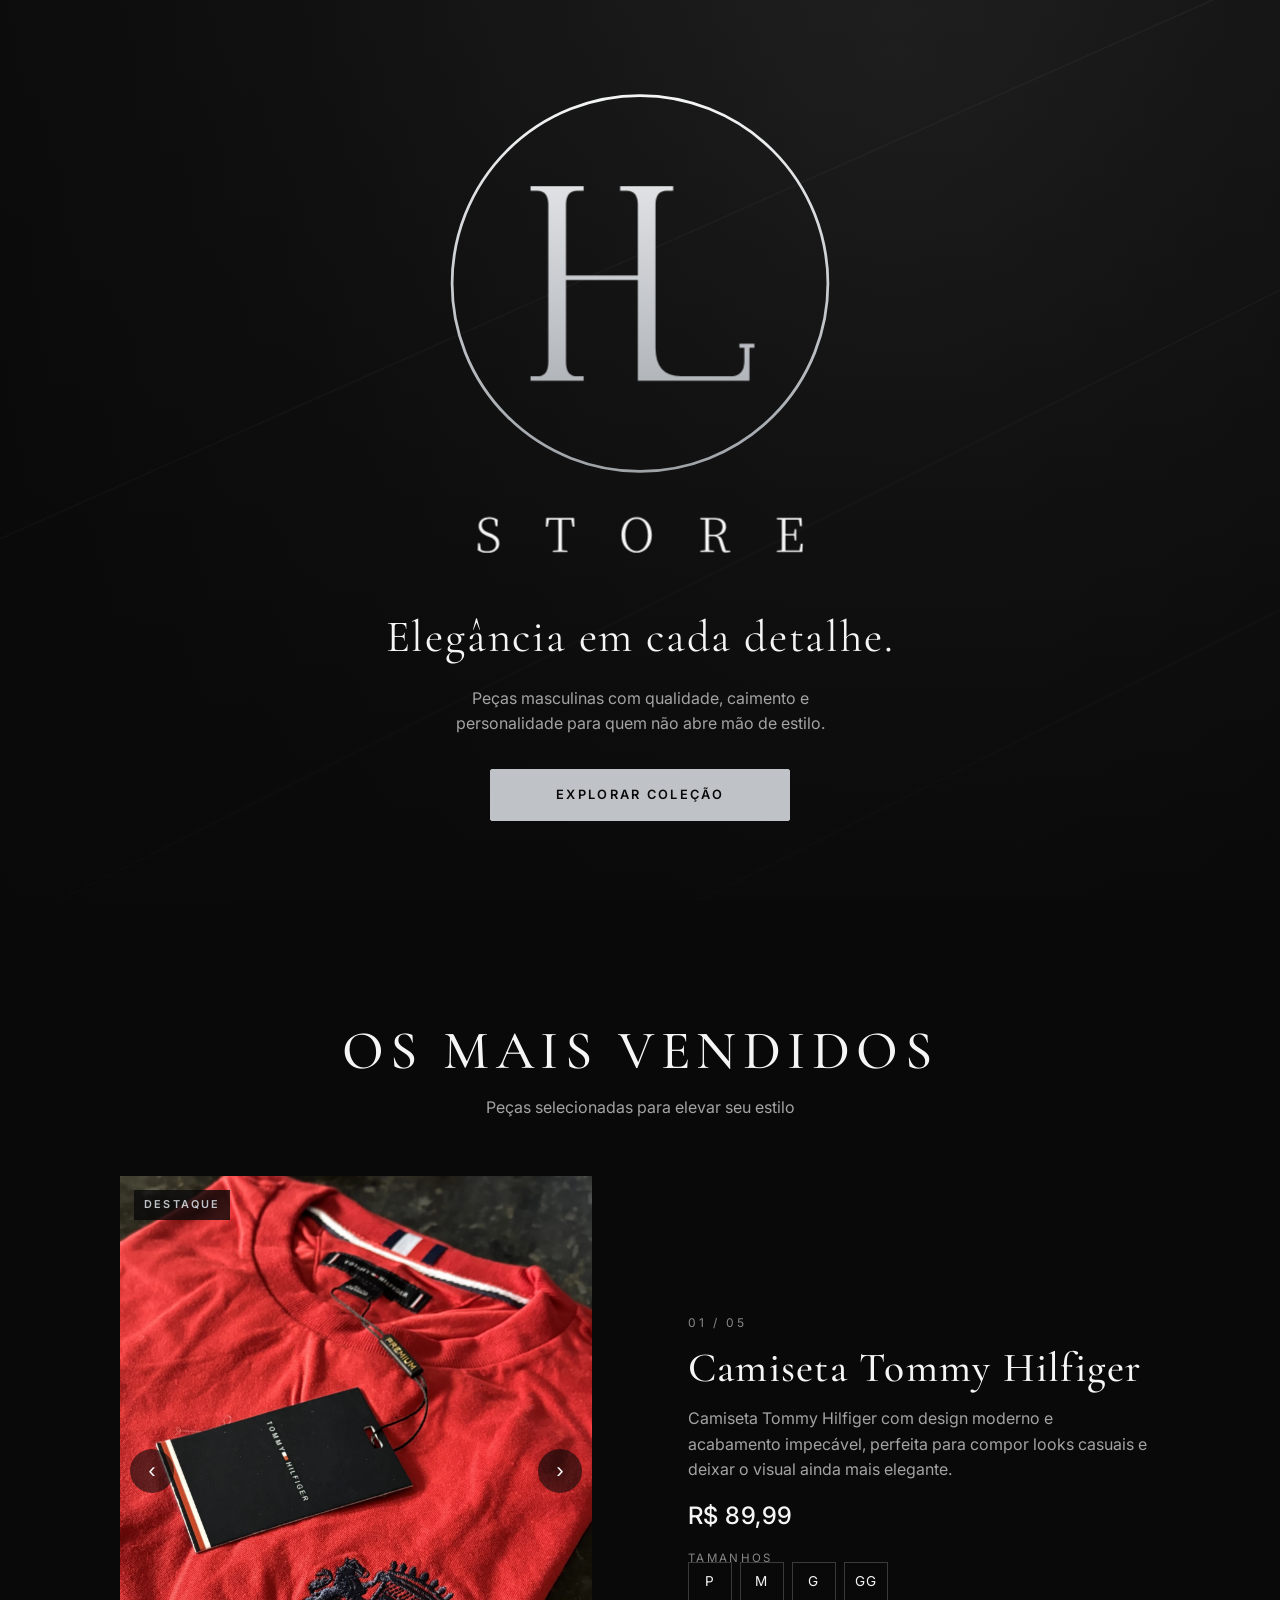
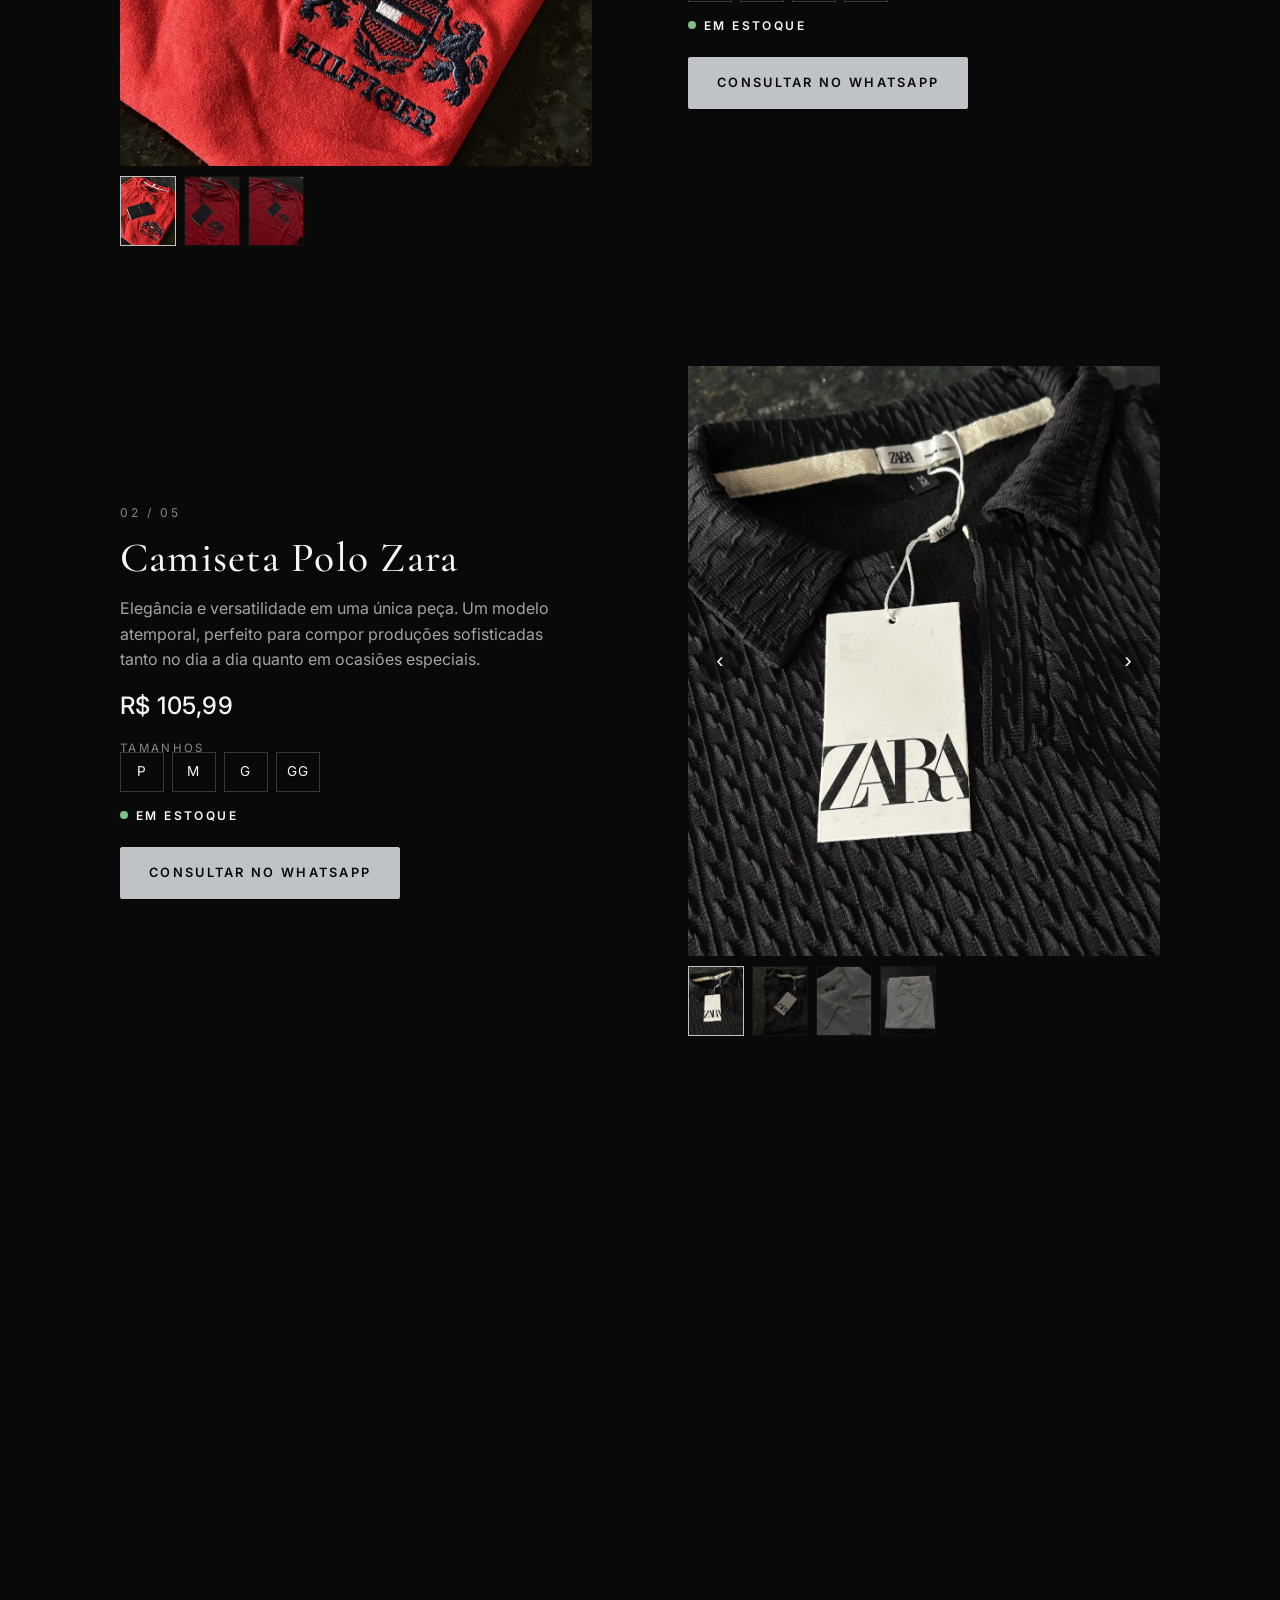
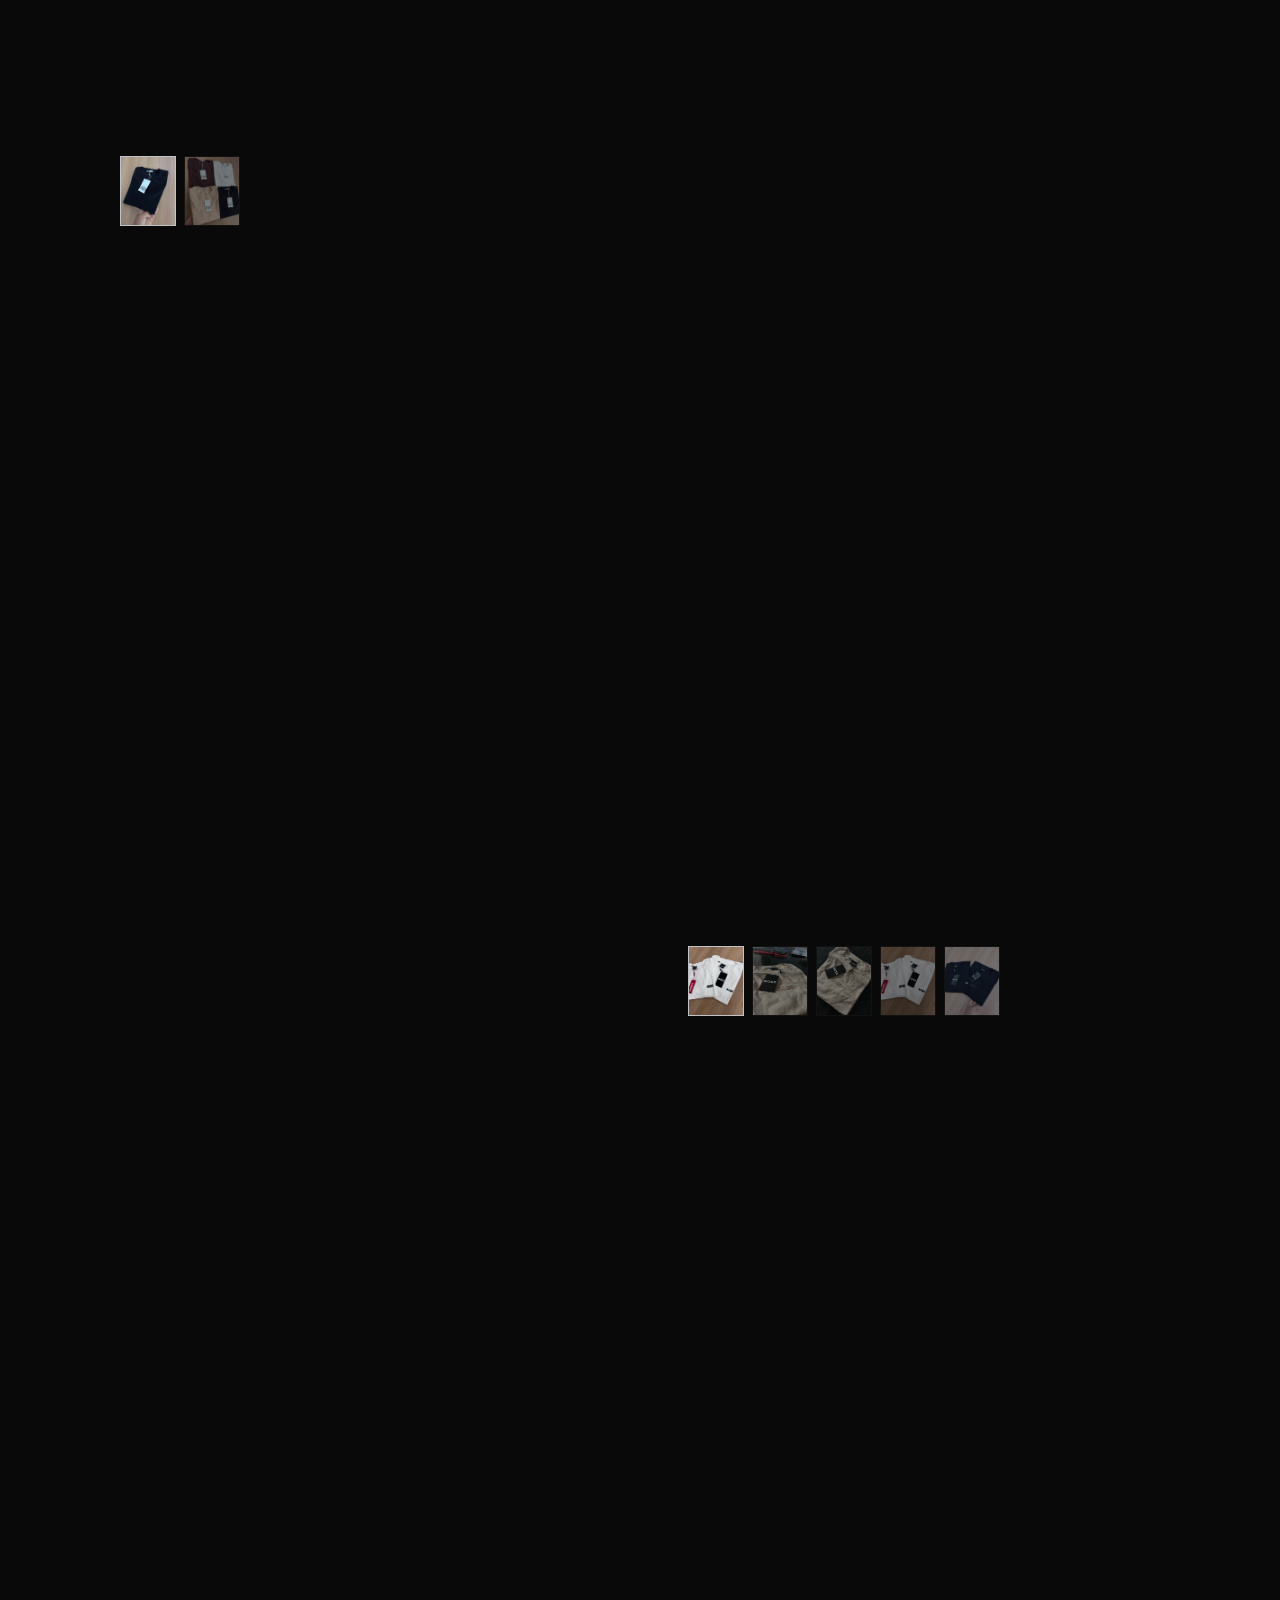
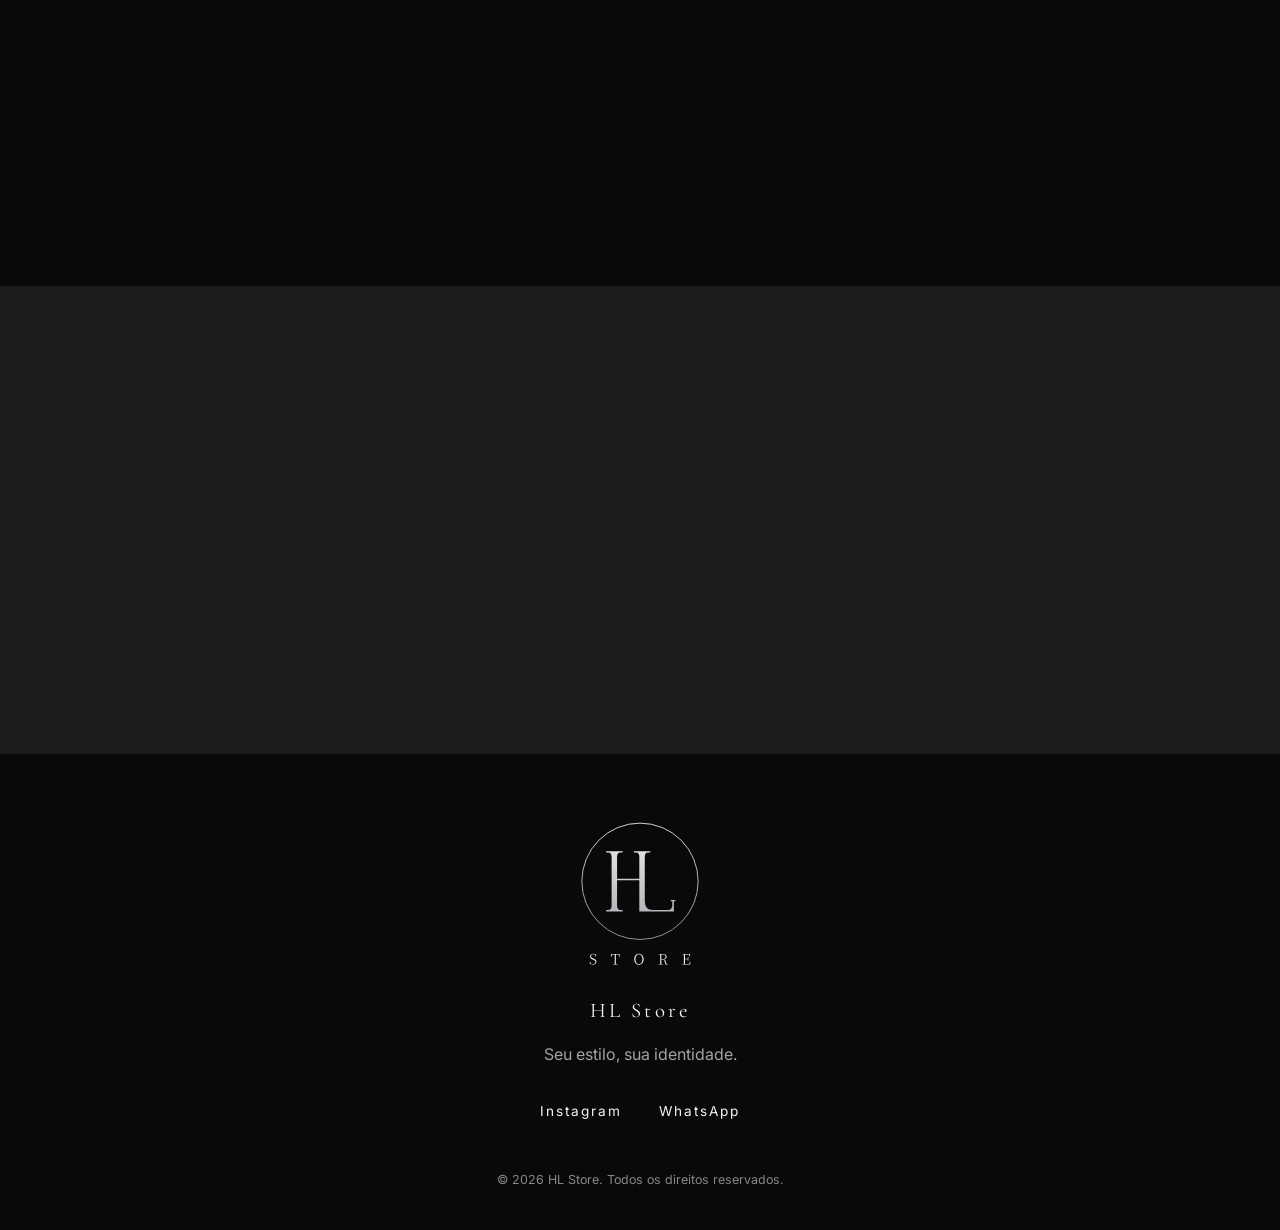
==== commit ecb4e98b: "hero Fix PNG Logo Instagram" ====
--- a/index.html
+++ b/index.html
@@ -25,19 +25,8 @@
     </div>
     <div class="hero__content">
       <h1 class="logo" aria-label="HL Store">
-        <!-- LOGO DO HERO: edite aqui as letras (HL) e o nome (STORE). Para usar uma imagem pronta, veja o README. -->
-        <svg class="logo-svg logo-svg--hero" viewBox="0 0 360 400" aria-hidden="true" focusable="false">
-          <defs>
-            <linearGradient id="silver-hero" x1="0" y1="0" x2="0" y2="1">
-              <stop offset="0" stop-color="#f4f5f6"/>
-              <stop offset=".55" stop-color="#bfc3c7"/>
-              <stop offset="1" stop-color="#a4a9ae"/>
-            </linearGradient>
-          </defs>
-          <circle class="logo-svg__ring" cx="180" cy="150" r="118" pathLength="1" fill="none" stroke="url(#silver-hero)" stroke-width="1.6"/>
-          <text class="logo-svg__mark" x="180" y="202" text-anchor="middle" font-size="140" letter-spacing="-10" fill="url(#silver-hero)"><tspan class="logo-svg__letter" style="--i:0">H</tspan><tspan class="logo-svg__letter" style="--i:1">L</tspan></text>
-          <text class="logo-svg__name" x="189" y="338" text-anchor="middle" font-size="38" letter-spacing="18" fill="#f5f5f5">STORE</text>
-        </svg>
+        <!-- LOGO DO HERO (SVG animado). Arquivos da logo: assets/images/logo-hl.svg e logo-hl.png -->
+        <svg class="logo-svg logo-svg--hero" viewBox="70 30 760 900" aria-hidden="true" focusable="false"><defs><linearGradient id="silver-hero" gradientUnits="userSpaceOnUse" x1="0" y1="60" x2="0" y2="740"><stop offset="0" stop-color="#f4f5f6"/><stop offset=".5" stop-color="#c9ccd0"/><stop offset="1" stop-color="#9ea3a8"/></linearGradient></defs><circle class="logo-svg__ring" cx="450" cy="400" r="340" pathLength="1" fill="none" stroke="url(#silver-hero)" stroke-width="5"/><g class="logo-svg__mark" fill="url(#silver-hero)"><path d="M284.00 224.00H316.00V576.00H284.00ZM446.00 224.00H478.00V576.00H446.00ZM300.00 385.44H462.00V393.44H300.00ZM252.00 224.00H348.00V232.00H252.00ZM284.00 232.00L264.00 232.00Q284.00 232.00 284.00 258.00ZM316.00 232.00L336.00 232.00Q316.00 232.00 316.00 258.00ZM414.00 224.00H510.00V232.00H414.00ZM446.00 232.00L426.00 232.00Q446.00 232.00 446.00 258.00ZM478.00 232.00L498.00 232.00Q478.00 232.00 478.00 258.00ZM252.00 568.00H348.00V576.00H252.00ZM284.00 568.00L264.00 568.00Q284.00 568.00 284.00 542.00ZM316.00 568.00L336.00 568.00Q316.00 568.00 316.00 542.00ZM446.00 568.00H648.00V576.00H446.00ZM478.00 568.00L524.00 568.00Q478.00 568.00 478.00 516.00ZM638.80 509.12H648.00V576.00H638.80ZM638.80 568.00L612.80 568.00Q638.80 568.00 638.80 540.00ZM629.80 509.12H657.00V516.32H629.80Z"/></g><g class="logo-svg__name" fill="#f5f5f5"><path d="M174.06172839506172 887.2757201646091C186.6488340192044 887.2757201646091 195.23868312757202 880.8971193415638 195.23868312757202 870.3511659807956C195.23868312757202 861.846364883402 191.32647462277092 857.0836762688615 178.39917695473252 851.8106995884774L174.57201646090536 850.2798353909465C167.85322359396434 847.4732510288065 163.68587105624144 843.9012345679013 163.68587105624144 837.3525377229081C163.68587105624144 829.7832647462277 169.55418381344307 825.9561042524006 177.54869684499315 825.9561042524006C181.20576131687244 825.9561042524006 183.92729766803842 826.636488340192 186.73388203017834 828.3374485596707L188.60493827160494 839.3086419753087H192.09190672153636L192.4320987654321 827.5720164609054C188.2647462277092 824.5953360768176 183.84224965706449 822.8943758573388 177.29355281207134 822.8943758573388C166.74759945130316 822.8943758573388 158.0727023319616 828.3374485596707 158.0727023319616 838.8834019204389C158.0727023319616 847.3031550068587 163.26063100137173 852.6611796982168 173.12620027434843 856.7434842249658L176.69821673525377 858.1893004115226C186.3936899862826 862.1015089163237 189.45541838134432 865.5034293552812 189.45541838134432 871.7119341563786C189.45541838134432 880.1316872427983 183.07681755829904 884.3840877914952 173.72153635116598 884.3840877914952C169.04389574759946 884.3840877914952 165.81207133058984 883.7037037037037 162.06995884773664 881.4924554183814L160.19890260631 870.0109739368999H156.8820301783265L156.45679012345678 882.4279835390946C160.36899862825788 885.0644718792867 167.00274348422496 887.2757201646091 174.06172839506172 887.2757201646091ZM279.6063100137174 840.159122085048H283.00823045267487L285.30452674897117 827.2318244170096H302.0589849108367C302.2290809327846 835.6515775034294 302.2290809327846 844.241426611797 302.2290809327846 852.8312757201646V857.5089163237311C302.2290809327846 866.0137174211249 302.2290809327846 874.4334705075446 302.0589849108367 882.6831275720165L292.19341563786 883.5336076817558V886.0H318.72839506172835V883.5336076817558L308.7777777777777 882.6831275720165C308.6927297668038 874.3484224965706 308.6927297668038 866.0137174211249 308.6927297668038 857.5089163237311V852.8312757201646C308.6927297668038 844.241426611797 308.6927297668038 835.5665294924554 308.7777777777777 827.2318244170096H325.61728395061726L327.91358024691357 840.159122085048H331.31550068587103L330.55006858710556 824.3401920438957H280.3717421124828ZM443.83401920438956 887.2757201646091C458.8024691358024 887.2757201646091 471.30452674897117 875.1138545953361 471.30452674897117 855.2126200274348C471.30452674897117 834.9711934156379 458.8024691358024 822.8943758573388 443.83401920438956 822.8943758573388C428.86556927297664 822.8943758573388 416.36351165980795 835.2263374485597 416.36351165980795 855.2126200274348C416.36351165980795 875.3689986282579 428.86556927297664 887.2757201646091 443.83401920438956 887.2757201646091ZM443.83401920438956 884.4691358024692C430.48148148148147 884.4691358024692 423.33744855967075 871.0315500685871 423.33744855967075 855.2126200274348C423.33744855967075 839.3936899862825 430.48148148148147 825.9561042524006 443.83401920438956 825.9561042524006C457.18655692729766 825.9561042524006 464.2455418381344 839.3936899862825 464.2455418381344 855.2126200274348C464.2455418381344 871.0315500685871 457.18655692729766 884.4691358024692 443.83401920438956 884.4691358024692ZM559.159122085048 826.8065843621399 568.0891632373115 827.5720164609054C568.1742112482854 835.8216735253773 568.1742112482854 844.3264746227709 568.1742112482854 852.8312757201646V857.5089163237311C568.1742112482854 866.0137174211249 568.1742112482854 874.4334705075446 568.0891632373115 882.7681755829904L559.159122085048 883.5336076817558V886.0H583.8230452674898V883.5336076817558L574.8079561042524 882.7681755829904C574.6378600823045 874.5185185185185 574.6378600823045 866.1838134430727 574.6378600823045 857.1687242798354H581.4417009602196C589.1810699588477 857.1687242798354 591.477366255144 859.6351165980795 593.5185185185186 866.6941015089163L598.0260631001372 881.5775034293553C598.9615912208506 885.2345679012345 601.002743484225 886.7654320987655 606.3607681755831 886.7654320987655C609.2524005486969 886.7654320987655 611.5486968449932 886.4252400548697 613.2496570644719 886.0V883.5336076817558L605.0 882.9382716049382L599.8120713305899 866.7791495198902C597.9410150891633 860.5706447187929 595.7297668038409 857.4238683127572 589.9465020576132 856.2331961591221C600.1522633744856 854.4471879286695 605.5953360768176 848.0685871056241 605.5953360768176 840.3292181069959C605.5953360768176 830.0384087791496 597.9410150891633 824.3401920438957 584.4183813443074 824.3401920438957H559.159122085048ZM574.8079561042524 827.0617283950618H583.7379972565158C594.3689986282579 827.0617283950618 599.3017832647463 832.164609053498 599.3017832647463 840.3292181069959C599.3017832647463 848.323731138546 593.4334705075446 854.5322359396433 583.9080932784636 854.5322359396433H574.6378600823045C574.6378600823045 843.9862825788751 574.6378600823045 835.3964334705075 574.8079561042524 827.0617283950618ZM739.4609053497943 839.3936899862825H742.9478737997257L742.2674897119342 824.3401920438957H697.6172839506173V826.8065843621399L706.5473251028808 827.5720164609054C706.6323731138547 835.8216735253773 706.6323731138547 844.3264746227709 706.6323731138547 852.8312757201646V857.5089163237311C706.6323731138547 866.0137174211249 706.6323731138547 874.4334705075446 706.5473251028808 882.7681755829904L697.6172839506173 883.5336076817558V886.0H743.7133058984912L744.3936899862827 870.7764060356653H740.9067215363513L738.695473251029 883.1083676268861H713.2661179698217C713.1810699588478 874.7736625514403 713.1810699588478 866.2688614540466 713.1810699588478 856.1481481481482H728.7448559670783L729.7654320987655 864.8230452674898H732.5720164609054V844.4115226337449H729.7654320987655L728.6598079561044 853.2565157750342H713.1810699588478C713.1810699588478 843.9862825788751 713.1810699588478 835.3964334705075 713.2661179698217 827.2318244170096H737.3347050754459Z"/></g></svg>
       </h1>
       <p class="hero__tagline reveal" style="--d:600ms">Elegância em cada detalhe.</p>
       <p class="hero__text reveal" style="--d:750ms">Peças masculinas com qualidade, caimento e personalidade para quem não abre mão de estilo.</p>
@@ -71,19 +60,8 @@
 
   <footer class="footer">
     <div class="container footer__inner">
-      <div class="logo logo--small" aria-label="HL Store">
-        <svg class="logo-svg logo-svg--footer" viewBox="0 0 360 400" aria-hidden="true" focusable="false">
-          <defs>
-            <linearGradient id="silver-foot" x1="0" y1="0" x2="0" y2="1">
-              <stop offset="0" stop-color="#f4f5f6"/>
-              <stop offset=".55" stop-color="#bfc3c7"/>
-              <stop offset="1" stop-color="#a4a9ae"/>
-            </linearGradient>
-          </defs>
-          <circle cx="180" cy="150" r="118" fill="none" stroke="url(#silver-foot)" stroke-width="2.4"/>
-          <text class="logo-svg__mark" x="180" y="202" text-anchor="middle" font-size="140" letter-spacing="-10" fill="url(#silver-foot)">HL</text>
-          <text class="logo-svg__name" x="189" y="338" text-anchor="middle" font-size="38" letter-spacing="18" fill="#f5f5f5">STORE</text>
-        </svg>
+      <div class="logo logo--small">
+        <img class="logo-img logo-img--footer" src="assets/images/logo-hl.svg" alt="HL Store" width="130" height="154" loading="lazy" decoding="async" />
       </div>
       <p class="footer__name" id="footer-name">HL Store</p>
       <p class="footer__phrase">Seu estilo, sua identidade.</p>
--- a/css/styles.css
+++ b/css/styles.css
@@ -60,11 +60,9 @@
 /* ---------- Logo (SVG) ---------- */
 .logo { display: flex; flex-direction: column; align-items: center; font-weight: 400; }
 .logo-svg { display: block; height: auto; overflow: visible; }
-.logo-svg text { font-family: var(--serif); }
-.logo-svg__mark { font-weight: 400; }
-.logo-svg__name { font-weight: 500; }
-.logo-svg--hero { width: min(80vw, 380px); }
-.logo-svg--footer { width: 120px; }
+.logo-svg--hero { width: min(78vw, 360px); }
+.logo-img { display: block; height: auto; }
+.logo-img--footer { width: 130px; }
 
 /* ---------- Hero ---------- */
 .hero {
@@ -180,17 +178,17 @@
 .js .reveal-media.is-visible { opacity: 1; transform: none; }
 
 .js .logo-svg--hero .logo-svg__ring { stroke-dasharray: 1; stroke-dashoffset: 1; animation: ringDraw 1.8s var(--ease) 0.1s forwards; }
-.js .logo-svg--hero .logo-svg__letter { fill-opacity: 0; animation: letterFade 1s var(--ease) forwards; animation-delay: calc(var(--i) * 250ms + 500ms); }
-.js .logo-svg--hero .logo-svg__name { opacity: 0; animation: fadeIn 1s var(--ease) 1.1s forwards; }
+.js .logo-svg--hero .logo-svg__mark { opacity: 0; animation: markIn 1.1s var(--ease) 0.6s forwards; }
+.js .logo-svg--hero .logo-svg__name { opacity: 0; animation: fadeIn 1s var(--ease) 1.3s forwards; }
 @keyframes ringDraw { to { stroke-dashoffset: 0; } }
-@keyframes letterFade { to { fill-opacity: 1; } }
+@keyframes markIn { from { opacity: 0; transform: translateY(14px); } to { opacity: 1; transform: none; } }
 @keyframes fadeIn { to { opacity: 1; } }
 
 @media (prefers-reduced-motion: reduce) {
   html { scroll-behavior: auto; }
   .js .reveal, .js .reveal-media { opacity: 1; transform: none; transition: none; }
   .js .logo-svg--hero .logo-svg__ring { stroke-dashoffset: 0; animation: none; }
-  .js .logo-svg--hero .logo-svg__letter { fill-opacity: 1; animation: none; }
+  .js .logo-svg--hero .logo-svg__mark { opacity: 1; transform: none; animation: none; }
   .js .logo-svg--hero .logo-svg__name { opacity: 1; animation: none; }
   .btn { transition: none; }
   .btn:active { transform: none; }
@@ -209,5 +207,5 @@
 }
 @media (min-width: 1100px) {
   .product { gap: 96px; }
-  .logo-svg--hero { width: 440px; }
-}
+  .logo-svg--hero { width: 420px; }
+}
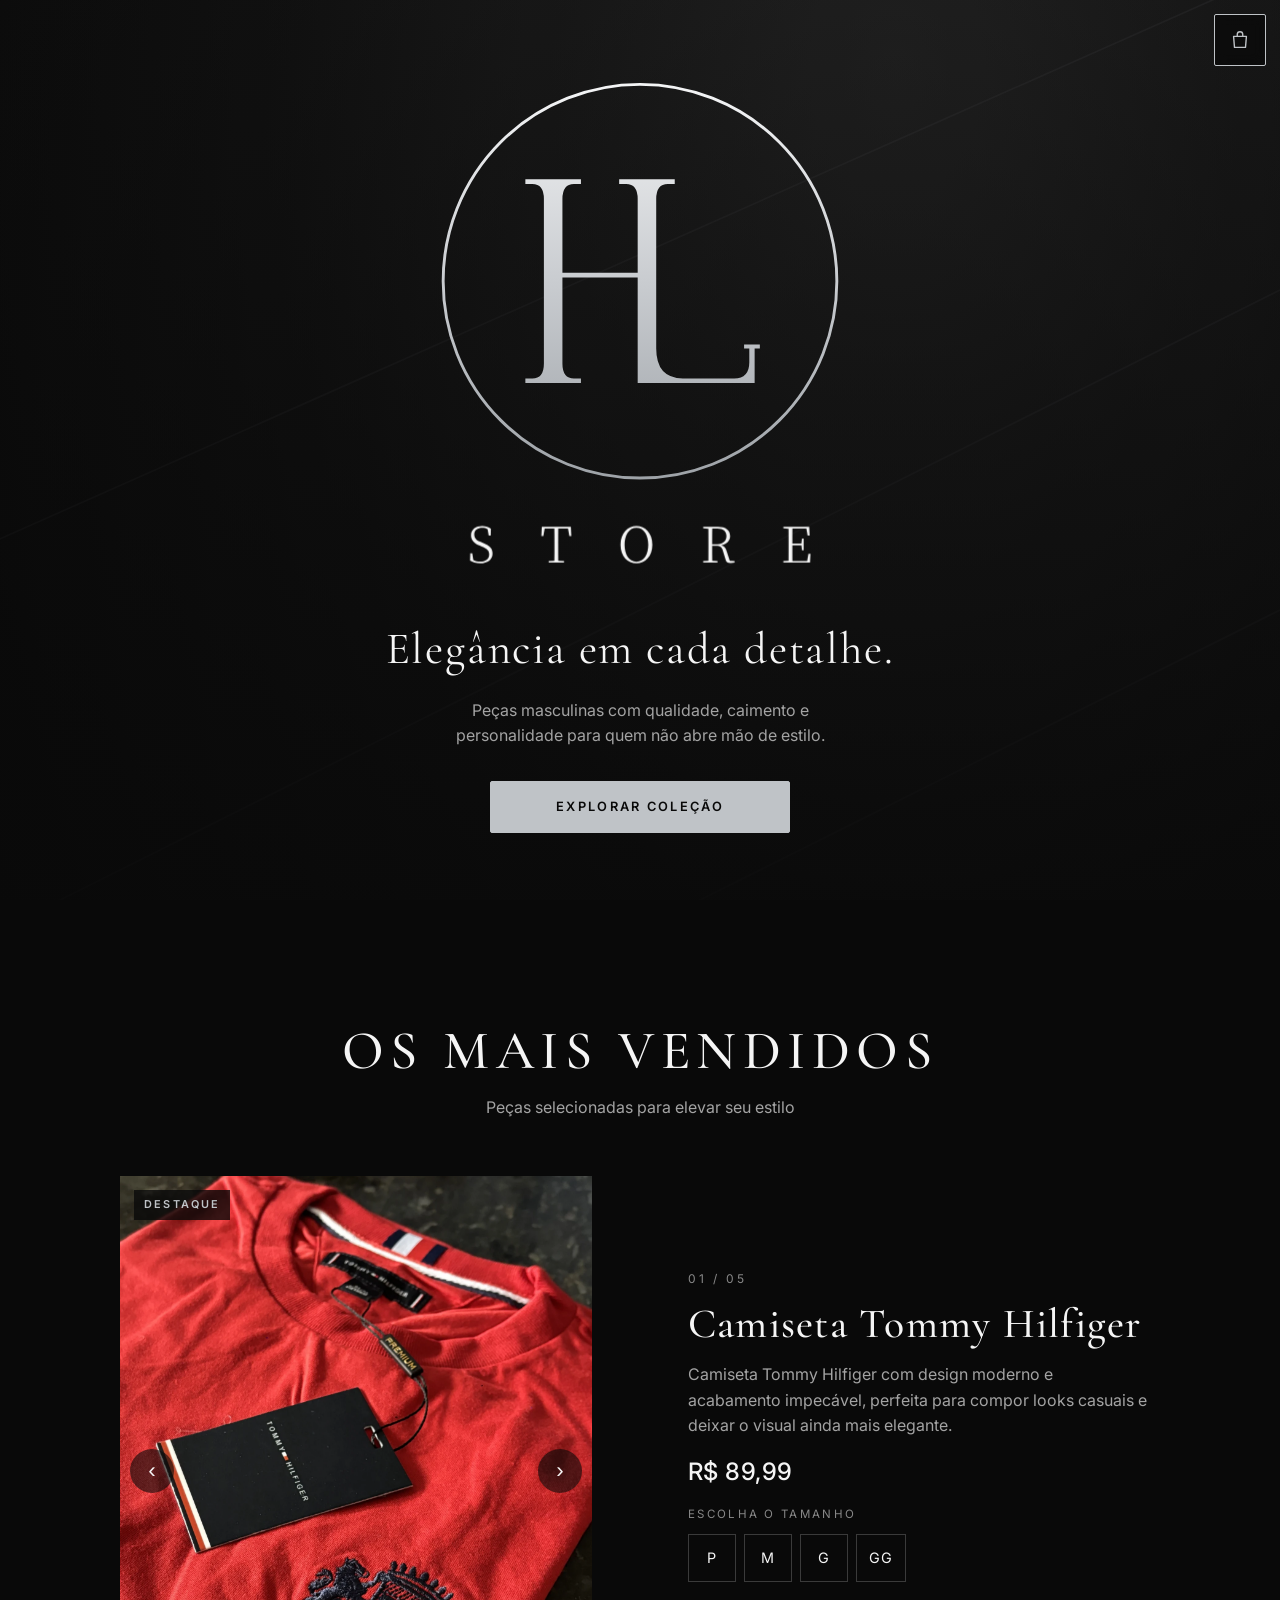
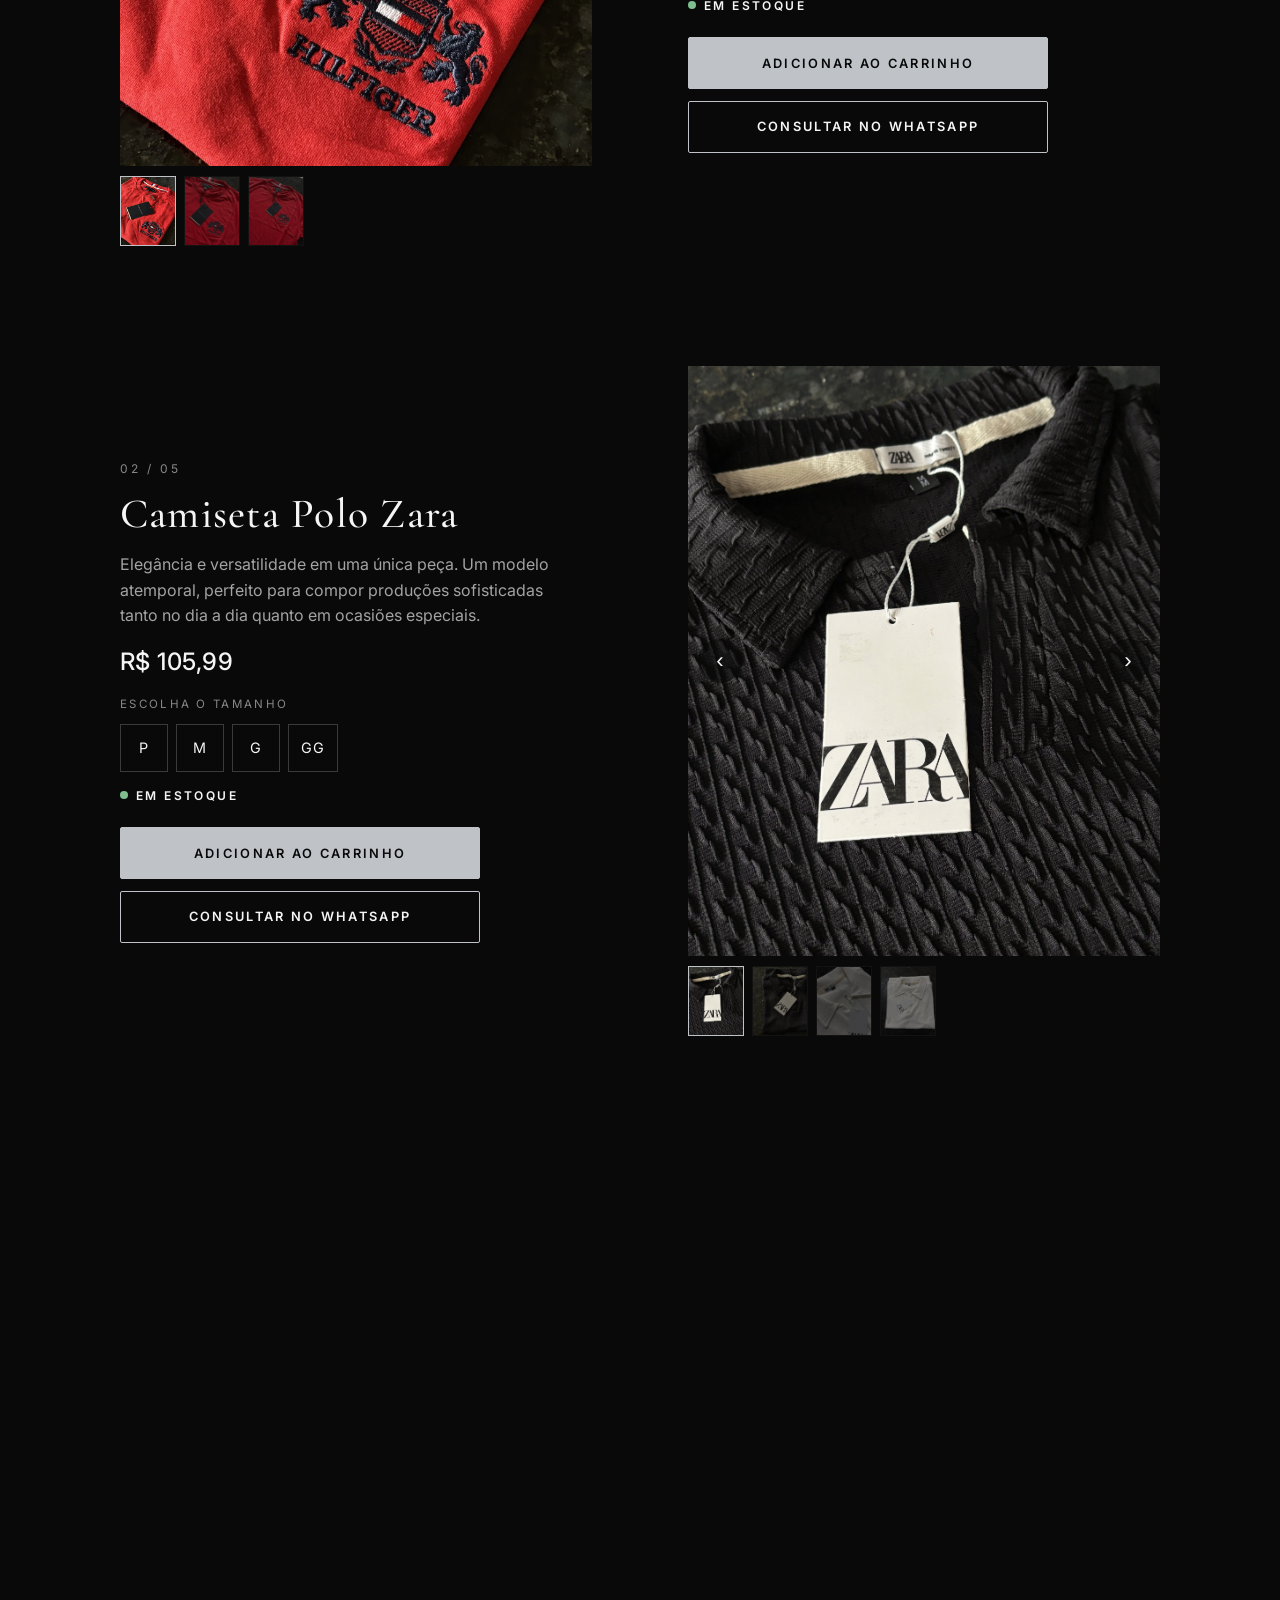
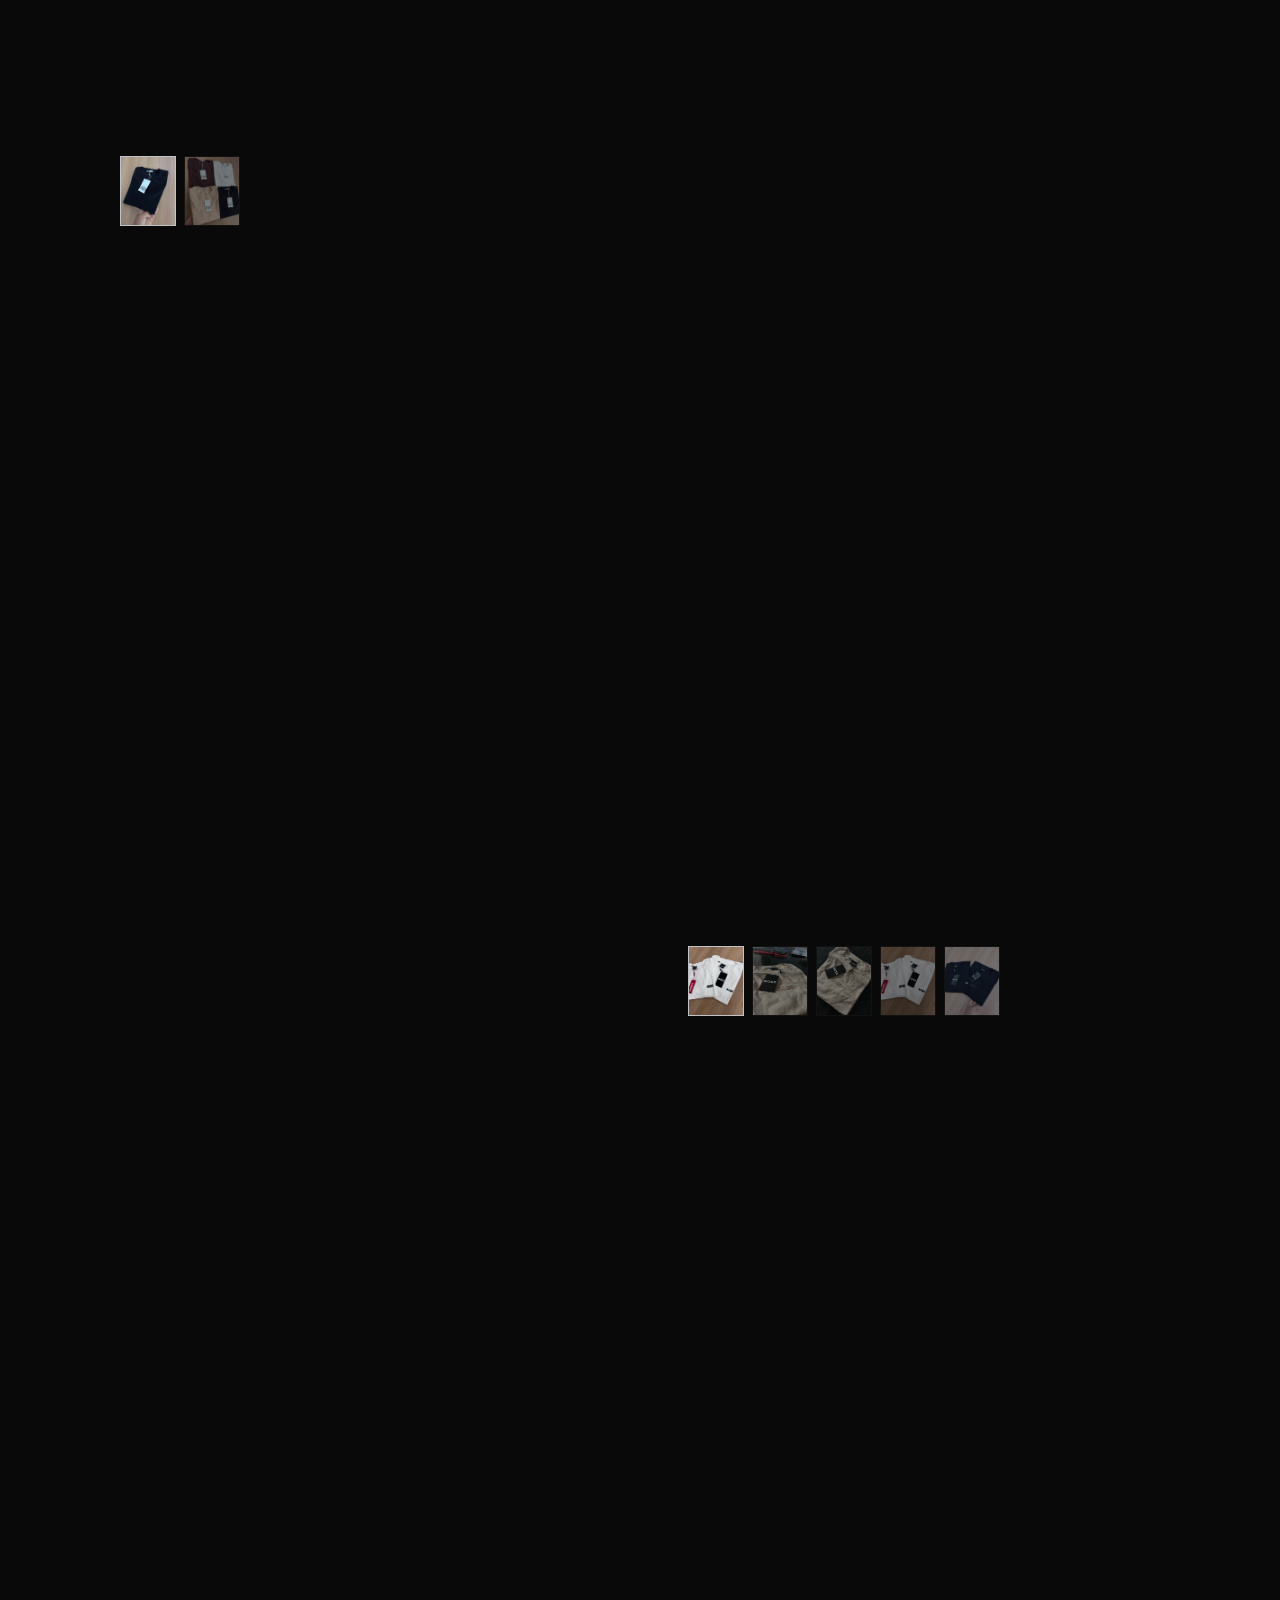
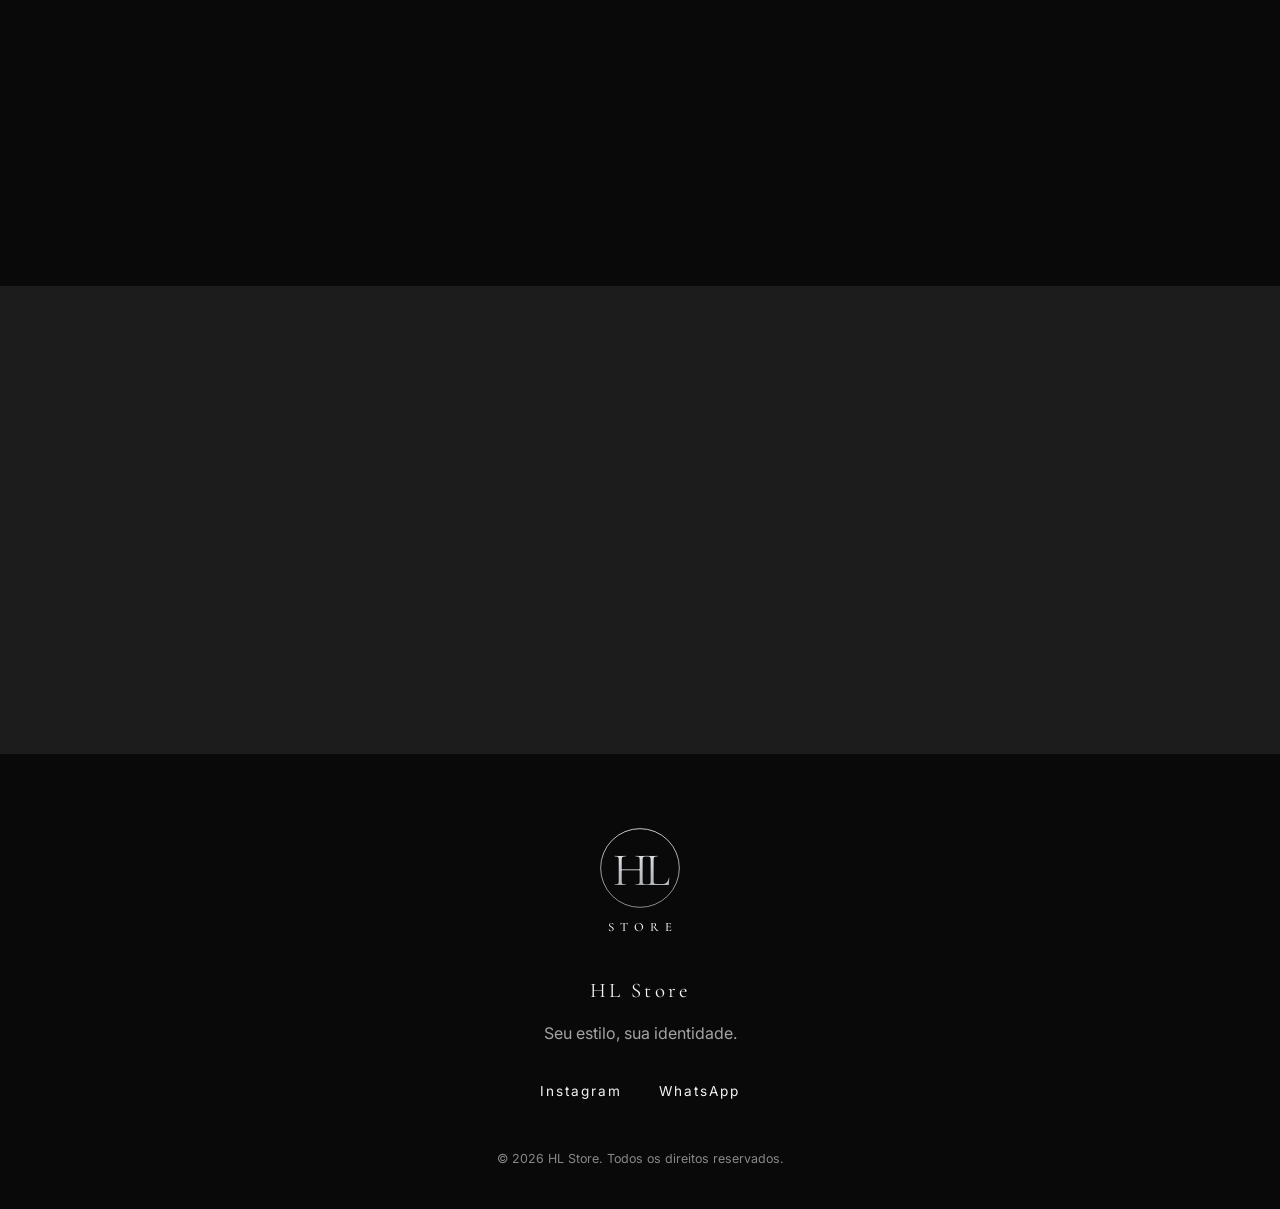
==== commit 2786329f: "add Carrinho funconadno e testado" ====
--- a/index.html
+++ b/index.html
@@ -18,6 +18,12 @@
 </head>
 <body>
   <a class="skip-link" href="#catalogo">Ir para o catálogo</a>
+
+  <!-- CARRINHO: botão fixo da sacola (contador atualizado por js/cart-ui.js) -->
+  <button class="cart-btn" id="cart-button" type="button" aria-label="Abrir carrinho, vazio" aria-haspopup="dialog" aria-controls="cart" aria-expanded="false">
+    <svg width="22" height="22" viewBox="0 0 24 24" fill="none" stroke="currentColor" stroke-width="1.5" stroke-linecap="round" stroke-linejoin="round" aria-hidden="true" focusable="false"><path d="M5 8h14l-1 12H6L5 8z"/><path d="M9 8V6a3 3 0 0 1 6 0v2"/></svg>
+    <span class="cart-btn__badge" id="cart-badge" aria-hidden="true" hidden>0</span>
+  </button>
 
   <header class="hero" id="topo">
     <div class="hero__bg" aria-hidden="true">
@@ -60,8 +66,19 @@
 
   <footer class="footer">
     <div class="container footer__inner">
-      <div class="logo logo--small">
-        <img class="logo-img logo-img--footer" src="assets/images/logo-hl.svg" alt="HL Store" width="130" height="154" loading="lazy" decoding="async" />
+      <div class="logo logo--small" aria-label="HL Store">
+        <svg class="logo-svg logo-svg--footer" viewBox="0 0 360 400" aria-hidden="true" focusable="false">
+          <defs>
+            <linearGradient id="silver-foot" x1="0" y1="0" x2="0" y2="1">
+              <stop offset="0" stop-color="#f4f5f6"/>
+              <stop offset=".55" stop-color="#bfc3c7"/>
+              <stop offset="1" stop-color="#a4a9ae"/>
+            </linearGradient>
+          </defs>
+          <circle cx="180" cy="150" r="118" fill="none" stroke="url(#silver-foot)" stroke-width="2.4"/>
+          <text class="logo-svg__mark" x="180" y="202" text-anchor="middle" font-size="140" letter-spacing="-10" fill="url(#silver-foot)">HL</text>
+          <text class="logo-svg__name" x="189" y="338" text-anchor="middle" font-size="38" letter-spacing="18" fill="#f5f5f5">STORE</text>
+        </svg>
       </div>
       <p class="footer__name" id="footer-name">HL Store</p>
       <p class="footer__phrase">Seu estilo, sua identidade.</p>
@@ -73,8 +90,33 @@
     </div>
   </footer>
 
+  <!-- CARRINHO: painel lateral -->
+  <div class="cart-overlay" id="cart-overlay"></div>
+  <aside class="cart" id="cart" role="dialog" aria-modal="true" aria-labelledby="cart-title" tabindex="-1">
+    <div class="cart__head">
+      <h2 class="cart__title" id="cart-title">SEU CARRINHO</h2>
+      <button class="cart__close" id="cart-close" type="button" aria-label="Fechar carrinho">&times;</button>
+    </div>
+    <div class="cart__body" id="cart-body"></div>
+    <div class="cart__foot" id="cart-foot" hidden>
+      <div class="cart__total"><span>TOTAL</span><strong id="cart-total">R$ 0,00</strong></div>
+      <a class="btn btn--primary btn--block" id="cart-checkout" href="#" target="_blank" rel="noopener noreferrer">FINALIZAR PEDIDO NO WHATSAPP</a>
+      <button class="btn btn--ghost btn--block" id="cart-continue" type="button">CONTINUAR COMPRANDO</button>
+      <button class="cart__clear" id="cart-clear" type="button">Limpar carrinho</button>
+      <p class="cart__note">Seu pedido será confirmado no atendimento pelo WhatsApp.</p>
+    </div>
+  </aside>
+
+  <!-- CARRINHO: aviso de item adicionado -->
+  <div class="toast" id="toast">
+    <span class="toast__text" id="toast-text" role="status" aria-live="polite"></span>
+    <button class="toast__btn" id="toast-open" type="button" hidden>VER CARRINHO</button>
+  </div>
+
   <script src="js/config.js"></script>
   <script src="js/products.js"></script>
+  <script src="js/cart.js"></script>
   <script src="js/main.js"></script>
+  <script src="js/cart-ui.js"></script>
 </body>
 </html>
--- a/css/styles.css
+++ b/css/styles.css
@@ -60,9 +60,11 @@
 /* ---------- Logo (SVG) ---------- */
 .logo { display: flex; flex-direction: column; align-items: center; font-weight: 400; }
 .logo-svg { display: block; height: auto; overflow: visible; }
-.logo-svg--hero { width: min(78vw, 360px); }
-.logo-img { display: block; height: auto; }
-.logo-img--footer { width: 130px; }
+.logo-svg text { font-family: var(--serif); }
+.logo-svg__mark { font-weight: 400; }
+.logo-svg__name { font-weight: 500; }
+.logo-svg--hero { width: min(80vw, 380px); }
+.logo-svg--footer { width: 120px; }
 
 /* ---------- Hero ---------- */
 .hero {
@@ -110,7 +112,7 @@
 .status::before { content: ""; width: 8px; height: 8px; border-radius: 50%; background: #7fbf8e; }
 .status--out { color: var(--gray-text); }
 .status--out::before { background: #b0645f; }
-.product__cta { margin-top: 8px; }
+.product__actions { display: flex; flex-direction: column; gap: 12px; margin-top: 8px; }
 .product__note { font-size: 0.8rem; color: var(--gray-text); }
 
 .more { text-align: center; padding-top: 8px; padding-bottom: 40px; }
@@ -155,6 +157,134 @@
 @media (prefers-reduced-motion: reduce) {
   .gallery__img, .gallery__arrow, .gallery__thumb { transition: none; }
 }
+
+/* ---------- Seletor de tamanho ---------- */
+.size-picker { border: 0; margin: 0; padding: 0; min-width: 0; }
+.size-picker__legend { padding: 0; margin-bottom: 10px; font-size: 0.72rem; letter-spacing: 0.2em; color: var(--gray); text-transform: uppercase; }
+.size-picker__options { display: flex; flex-wrap: wrap; gap: 8px; }
+.size-chip { position: relative; cursor: pointer; -webkit-tap-highlight-color: transparent; }
+.size-chip input { position: absolute; inset: 0; width: 100%; height: 100%; margin: 0; opacity: 0; cursor: pointer; }
+.size-chip span {
+  min-width: 48px; height: 48px; padding: 0 12px;
+  display: inline-flex; align-items: center; justify-content: center;
+  border: 1px solid #3a3a3a; font-size: 0.9rem; letter-spacing: 0.08em;
+  transition: background-color 0.2s var(--ease), color 0.2s var(--ease), border-color 0.2s var(--ease);
+}
+.size-chip:hover span { border-color: var(--silver); }
+.size-chip input:checked + span { background: var(--silver); color: var(--black); border-color: var(--silver); font-weight: 600; }
+.size-chip input:focus-visible + span { outline: 2px solid var(--silver); outline-offset: 3px; }
+.size-picker.has-error .size-chip span { border-color: #b0645f; }
+.size-picker__error { color: #e0928c; font-size: 0.85rem; margin-top: 10px; }
+.size-picker__error[hidden] { display: none; }
+
+/* ---------- Carrinho: botão da sacola ---------- */
+.cart-btn {
+  position: fixed; top: 14px; right: calc(14px + var(--sbw, 0px)); z-index: 60;
+  width: 52px; height: 52px; display: flex; align-items: center; justify-content: center;
+  background: rgba(9, 9, 9, 0.72); color: var(--silver);
+  -webkit-backdrop-filter: blur(6px); backdrop-filter: blur(6px);
+  border: 1px solid var(--silver); border-radius: 2px; cursor: pointer;
+  transition: background-color 0.25s var(--ease), color 0.25s var(--ease), transform 0.15s var(--ease);
+  -webkit-tap-highlight-color: transparent;
+}
+.cart-btn:hover { background: var(--silver); color: var(--black); }
+.cart-btn:active { transform: scale(0.96); }
+.cart-btn__badge {
+  position: absolute; top: -9px; right: -9px; min-width: 22px; height: 22px; padding: 0 6px;
+  display: flex; align-items: center; justify-content: center;
+  background: var(--white); color: var(--black); border-radius: 11px;
+  font-size: 0.72rem; font-weight: 700; line-height: 1;
+}
+.cart-btn__badge[hidden] { display: none; }
+.cart-btn.bump .cart-btn__badge { animation: badgeBump 0.45s var(--ease); }
+@keyframes badgeBump { 0% { transform: scale(1); } 40% { transform: scale(1.35); } 100% { transform: scale(1); } }
+
+/* ---------- Carrinho: painel lateral ---------- */
+html.cart-open { overflow: hidden; }
+html.cart-open body { padding-right: var(--sbw, 0px); }
+
+.cart-overlay {
+  position: fixed; inset: 0; z-index: 70; background: rgba(0, 0, 0, 0.62);
+  opacity: 0; pointer-events: none; transition: opacity 0.3s var(--ease);
+}
+.cart-overlay.is-open { opacity: 1; pointer-events: auto; }
+
+.cart {
+  position: fixed; top: 0; right: 0; bottom: 0; z-index: 80;
+  width: 100%; max-width: 460px; height: 100vh; height: 100dvh;
+  display: flex; flex-direction: column;
+  background: var(--black); border-left: 1px solid var(--graphite);
+  visibility: hidden; transform: translateX(100%);
+  transition: transform 0.35s var(--ease), visibility 0s linear 0.35s;
+}
+.cart.is-open { visibility: visible; transform: none; transition: transform 0.35s var(--ease), visibility 0s; }
+.cart:focus { outline: none; }
+
+.cart__head { display: flex; align-items: center; justify-content: space-between; min-height: 64px; padding: 0 8px 0 20px; border-bottom: 1px solid var(--graphite); }
+.cart__title { font-family: var(--sans); font-size: 0.8rem; font-weight: 600; letter-spacing: 0.22em; }
+.cart__close { width: 48px; height: 48px; background: none; border: 0; color: var(--white); font-size: 2rem; line-height: 1; cursor: pointer; }
+.cart__body { flex: 1; overflow-y: auto; overscroll-behavior: contain; -webkit-overflow-scrolling: touch; }
+
+.cart__list { list-style: none; margin: 0; padding: 0; }
+.cart-item { display: grid; grid-template-columns: 76px 1fr; gap: 14px; padding: 16px 20px; border-bottom: 1px solid var(--graphite); }
+.cart-item__img { width: 76px; aspect-ratio: 4 / 5; object-fit: cover; background: var(--graphite); }
+.cart-item__info { min-width: 0; }
+.cart-item__top { display: flex; justify-content: space-between; align-items: flex-start; gap: 12px; }
+.cart-item__name { font-family: var(--serif); font-size: 1.3rem; font-weight: 500; line-height: 1.15; }
+.cart-item__price { font-size: 0.95rem; white-space: nowrap; padding-top: 3px; }
+.cart-item__meta { margin-top: 4px; color: var(--gray-text); font-size: 0.75rem; letter-spacing: 0.12em; text-transform: uppercase; }
+.cart-item__actions { display: flex; align-items: center; justify-content: space-between; gap: 10px; margin-top: 12px; }
+
+.qty { display: inline-flex; }
+.qty__btn, .qty__val {
+  height: 44px; display: inline-flex; align-items: center; justify-content: center;
+  border: 1px solid #3a3a3a; background: transparent; color: var(--white); font-size: 1rem;
+}
+.qty__btn { width: 44px; cursor: pointer; transition: background-color 0.2s var(--ease), border-color 0.2s var(--ease); -webkit-tap-highlight-color: transparent; }
+.qty__btn:hover { border-color: var(--silver); }
+.qty__btn[aria-disabled="true"] { opacity: 0.35; cursor: not-allowed; }
+.qty__btn[aria-disabled="true"]:hover { border-color: #3a3a3a; }
+.qty__val { width: 40px; border-left: 0; border-right: 0; font-size: 0.95rem; }
+
+.cart-item__remove { min-height: 44px; padding: 0 6px; background: none; border: 0; color: var(--gray-text); font: inherit; font-size: 0.78rem; letter-spacing: 0.1em; text-decoration: underline; cursor: pointer; }
+.cart-item__remove:hover { color: var(--white); }
+
+.cart__foot {
+  display: flex; flex-direction: column; gap: 10px;
+  padding: 18px 20px calc(20px + env(safe-area-inset-bottom)); background: #0d0d0d; border-top: 1px solid var(--graphite);
+}
+.cart__foot[hidden] { display: none; }
+.cart__total { display: flex; justify-content: space-between; align-items: baseline; margin-bottom: 4px; color: var(--gray-text); font-size: 0.8rem; letter-spacing: 0.2em; }
+.cart__total strong { color: var(--white); font-size: 1.5rem; font-weight: 500; letter-spacing: 0; }
+.cart__clear { min-height: 44px; background: none; border: 0; color: var(--gray-text); font: inherit; font-size: 0.78rem; letter-spacing: 0.12em; text-decoration: underline; cursor: pointer; }
+.cart__clear:hover { color: var(--white); }
+.cart__note { color: var(--gray); font-size: 0.75rem; text-align: center; }
+
+.cart__empty { display: flex; flex-direction: column; align-items: center; gap: 14px; padding: 72px 28px; text-align: center; }
+.cart__empty-title { font-family: var(--serif); font-size: 1.7rem; letter-spacing: 0.03em; }
+.cart__empty-text { color: var(--gray-text); max-width: 32ch; margin-bottom: 10px; }
+
+/* ---------- Carrinho: aviso rápido ---------- */
+.toast {
+  position: fixed; left: 50%; bottom: calc(20px + env(safe-area-inset-bottom)); z-index: 90;
+  display: flex; align-items: center; gap: 14px; max-width: calc(100% - 32px);
+  padding: 6px 6px 6px 16px; background: var(--graphite); border: 1px solid var(--silver);
+  font-size: 0.9rem; line-height: 1.35;
+  opacity: 0; visibility: hidden; transform: translate(-50%, 16px);
+  transition: opacity 0.3s var(--ease), transform 0.3s var(--ease), visibility 0s linear 0.3s;
+}
+.toast.is-show { opacity: 1; visibility: visible; transform: translate(-50%, 0); transition: opacity 0.3s var(--ease), transform 0.3s var(--ease), visibility 0s; }
+.toast__btn {
+  flex: none; min-height: 44px; padding: 0 14px; background: var(--silver); color: var(--black);
+  border: 0; font: inherit; font-size: 0.72rem; font-weight: 600; letter-spacing: 0.14em; white-space: nowrap; cursor: pointer;
+}
+.toast__btn[hidden] { display: none; }
+
+@media (prefers-reduced-motion: reduce) {
+  .cart, .cart.is-open, .cart-overlay, .toast, .toast.is-show, .cart-btn, .size-chip span, .qty__btn { transition: none; }
+  .cart-btn.bump .cart-btn__badge { animation: none; }
+}
+
 
 /* ---------- Contato ---------- */
 .contact { background: var(--graphite); padding: 96px 0; text-align: center; }
@@ -178,17 +308,17 @@
 .js .reveal-media.is-visible { opacity: 1; transform: none; }
 
 .js .logo-svg--hero .logo-svg__ring { stroke-dasharray: 1; stroke-dashoffset: 1; animation: ringDraw 1.8s var(--ease) 0.1s forwards; }
-.js .logo-svg--hero .logo-svg__mark { opacity: 0; animation: markIn 1.1s var(--ease) 0.6s forwards; }
-.js .logo-svg--hero .logo-svg__name { opacity: 0; animation: fadeIn 1s var(--ease) 1.3s forwards; }
+.js .logo-svg--hero .logo-svg__letter { fill-opacity: 0; animation: letterFade 1s var(--ease) forwards; animation-delay: calc(var(--i) * 250ms + 500ms); }
+.js .logo-svg--hero .logo-svg__name { opacity: 0; animation: fadeIn 1s var(--ease) 1.1s forwards; }
 @keyframes ringDraw { to { stroke-dashoffset: 0; } }
-@keyframes markIn { from { opacity: 0; transform: translateY(14px); } to { opacity: 1; transform: none; } }
+@keyframes letterFade { to { fill-opacity: 1; } }
 @keyframes fadeIn { to { opacity: 1; } }
 
 @media (prefers-reduced-motion: reduce) {
   html { scroll-behavior: auto; }
   .js .reveal, .js .reveal-media { opacity: 1; transform: none; transition: none; }
   .js .logo-svg--hero .logo-svg__ring { stroke-dashoffset: 0; animation: none; }
-  .js .logo-svg--hero .logo-svg__mark { opacity: 1; transform: none; animation: none; }
+  .js .logo-svg--hero .logo-svg__letter { fill-opacity: 1; animation: none; }
   .js .logo-svg--hero .logo-svg__name { opacity: 1; animation: none; }
   .btn { transition: none; }
   .btn:active { transform: none; }
@@ -202,10 +332,10 @@
   .product__body { padding-top: 0; }
   .product--right .product__gallery { order: 2; }
   .product--right .product__body { order: 1; }
-  .product__cta { align-self: flex-start; }
+  .product__actions { max-width: 360px; }
   .hero .btn { min-width: 300px; }
 }
 @media (min-width: 1100px) {
   .product { gap: 96px; }
-  .logo-svg--hero { width: 420px; }
-}
+  .logo-svg--hero { width: 440px; }
+}
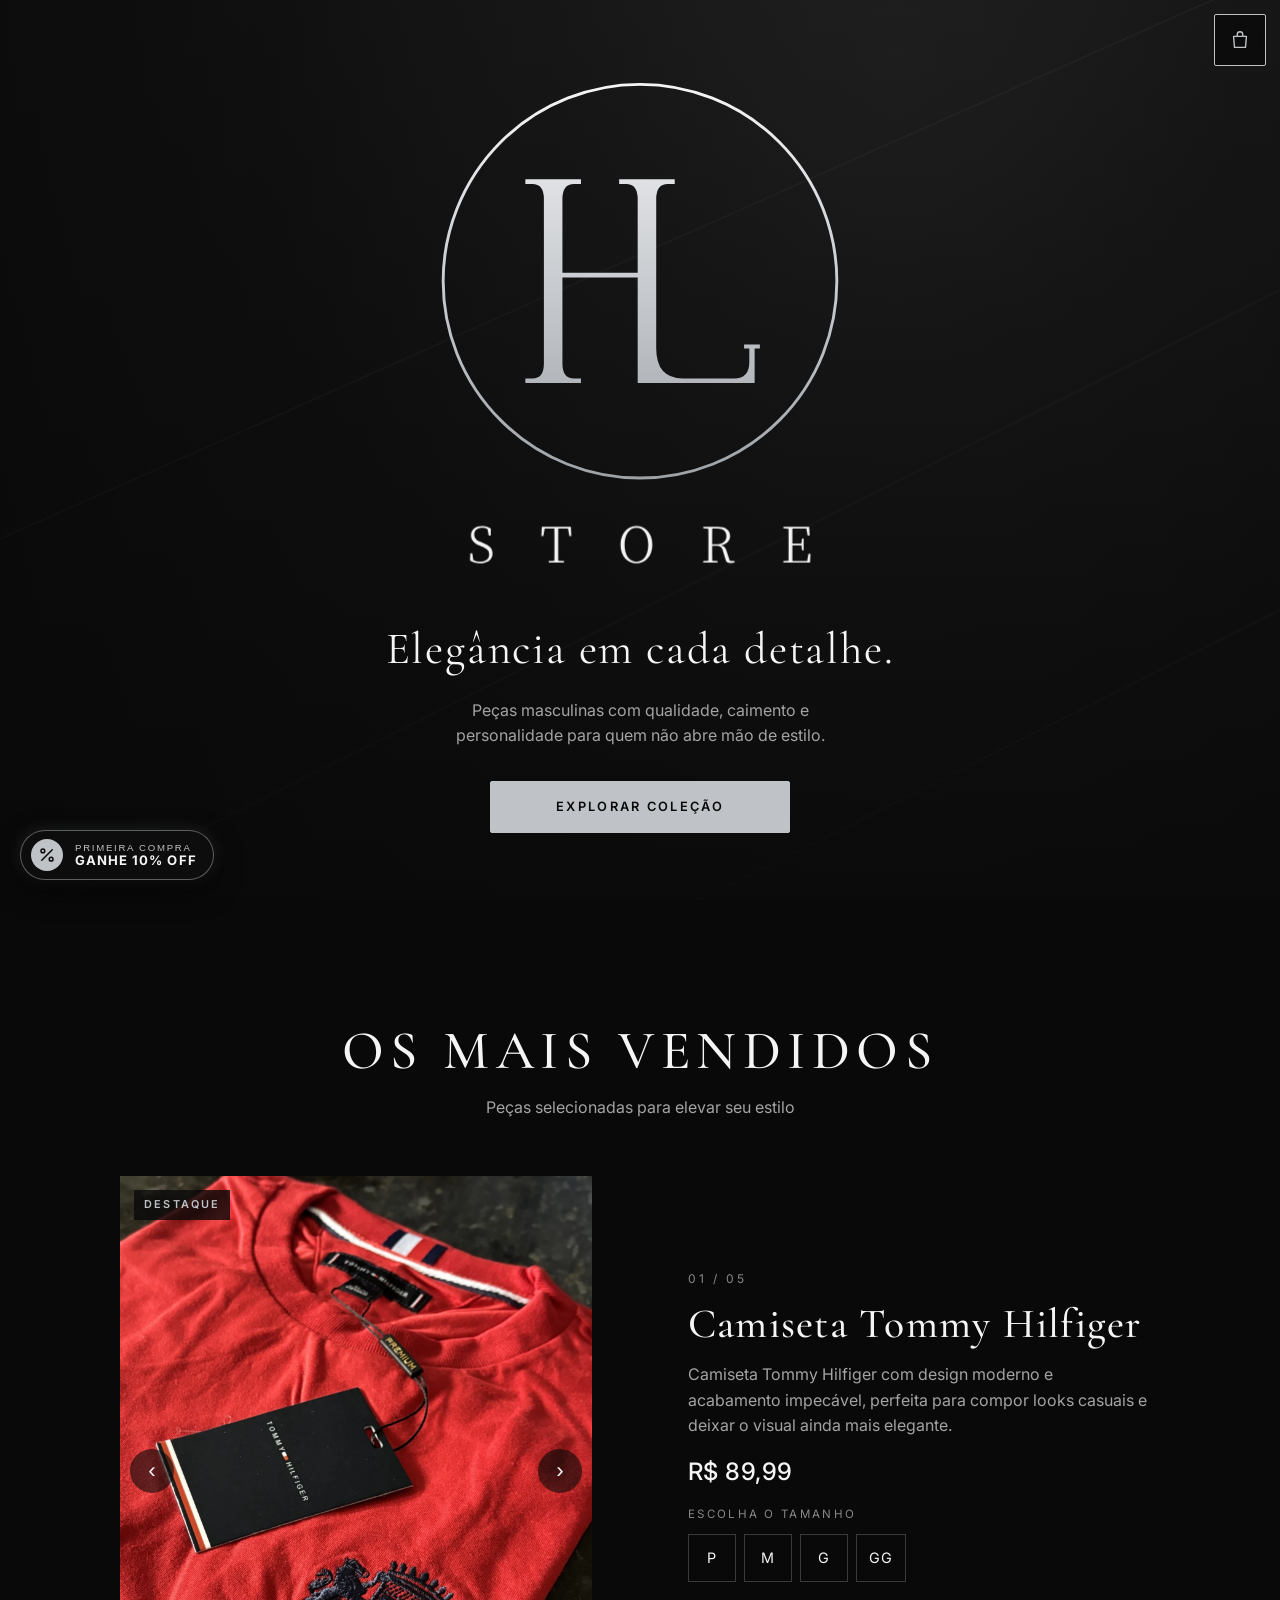
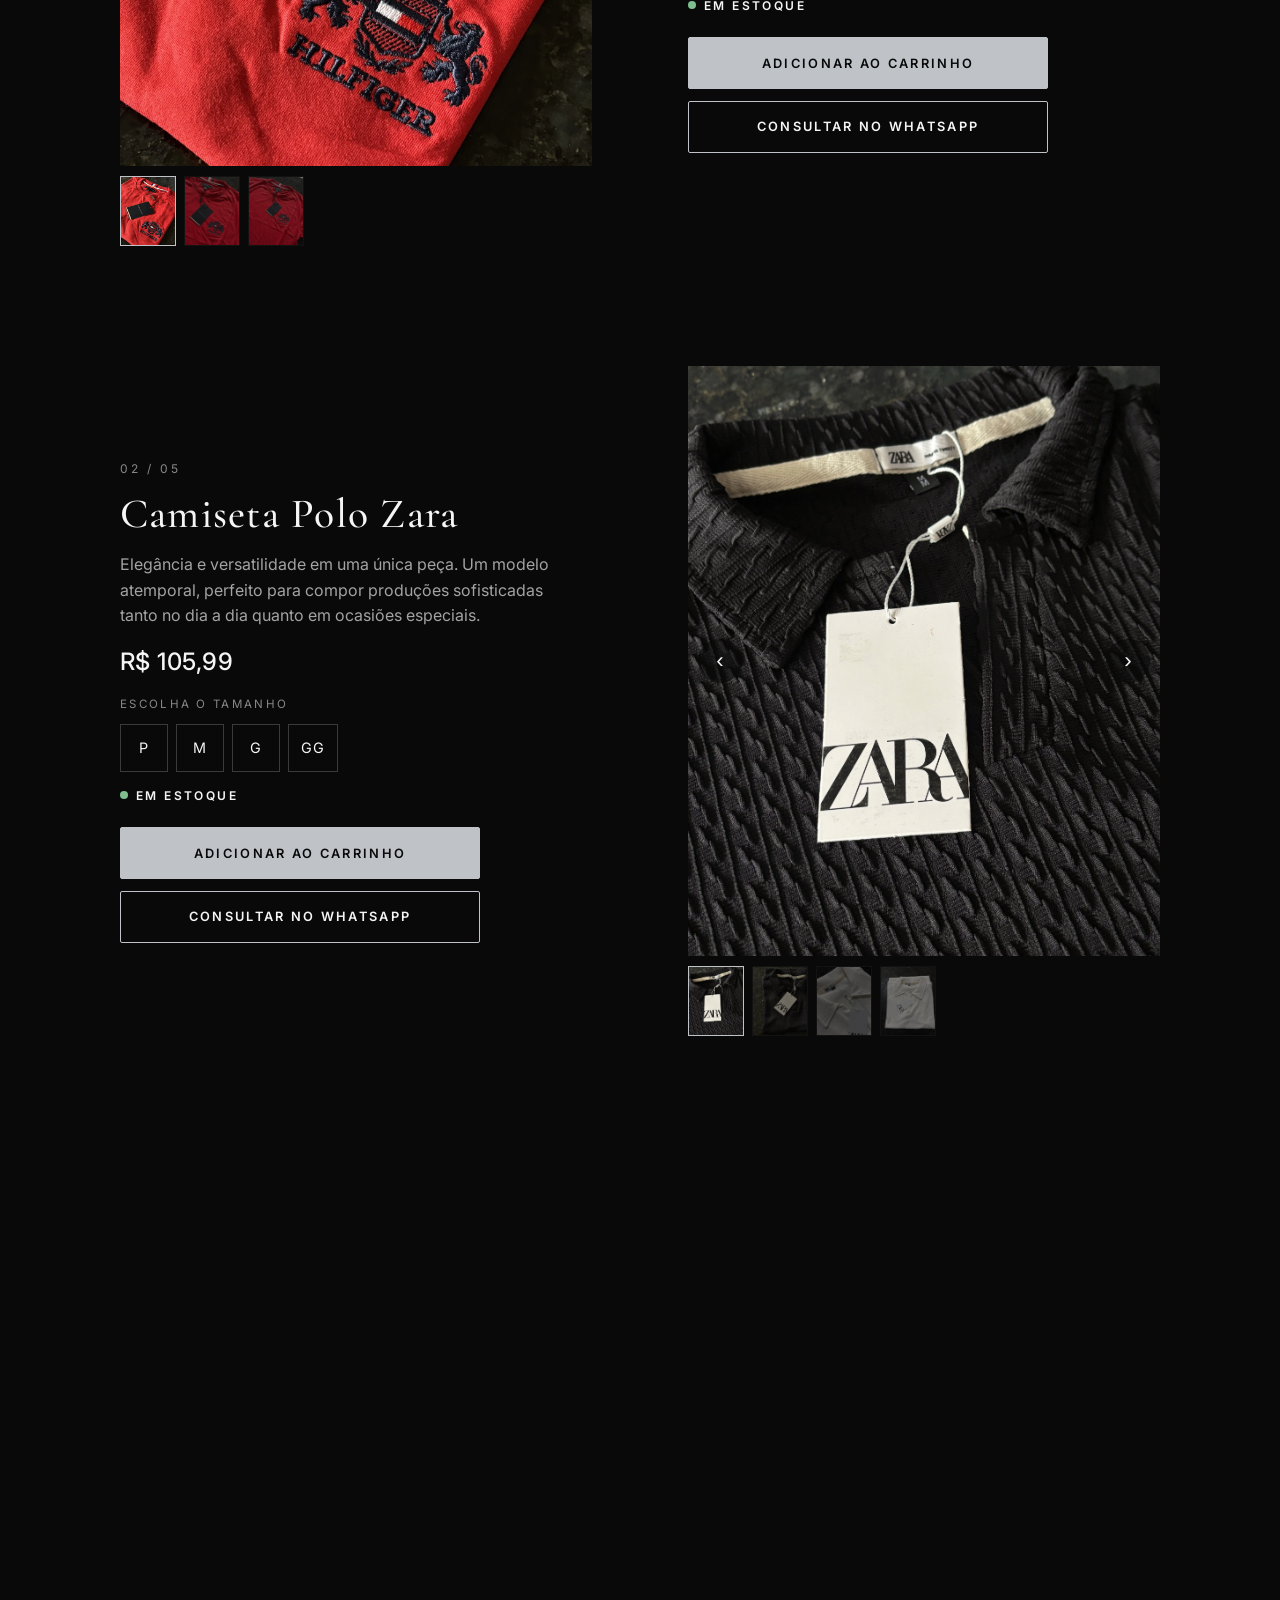
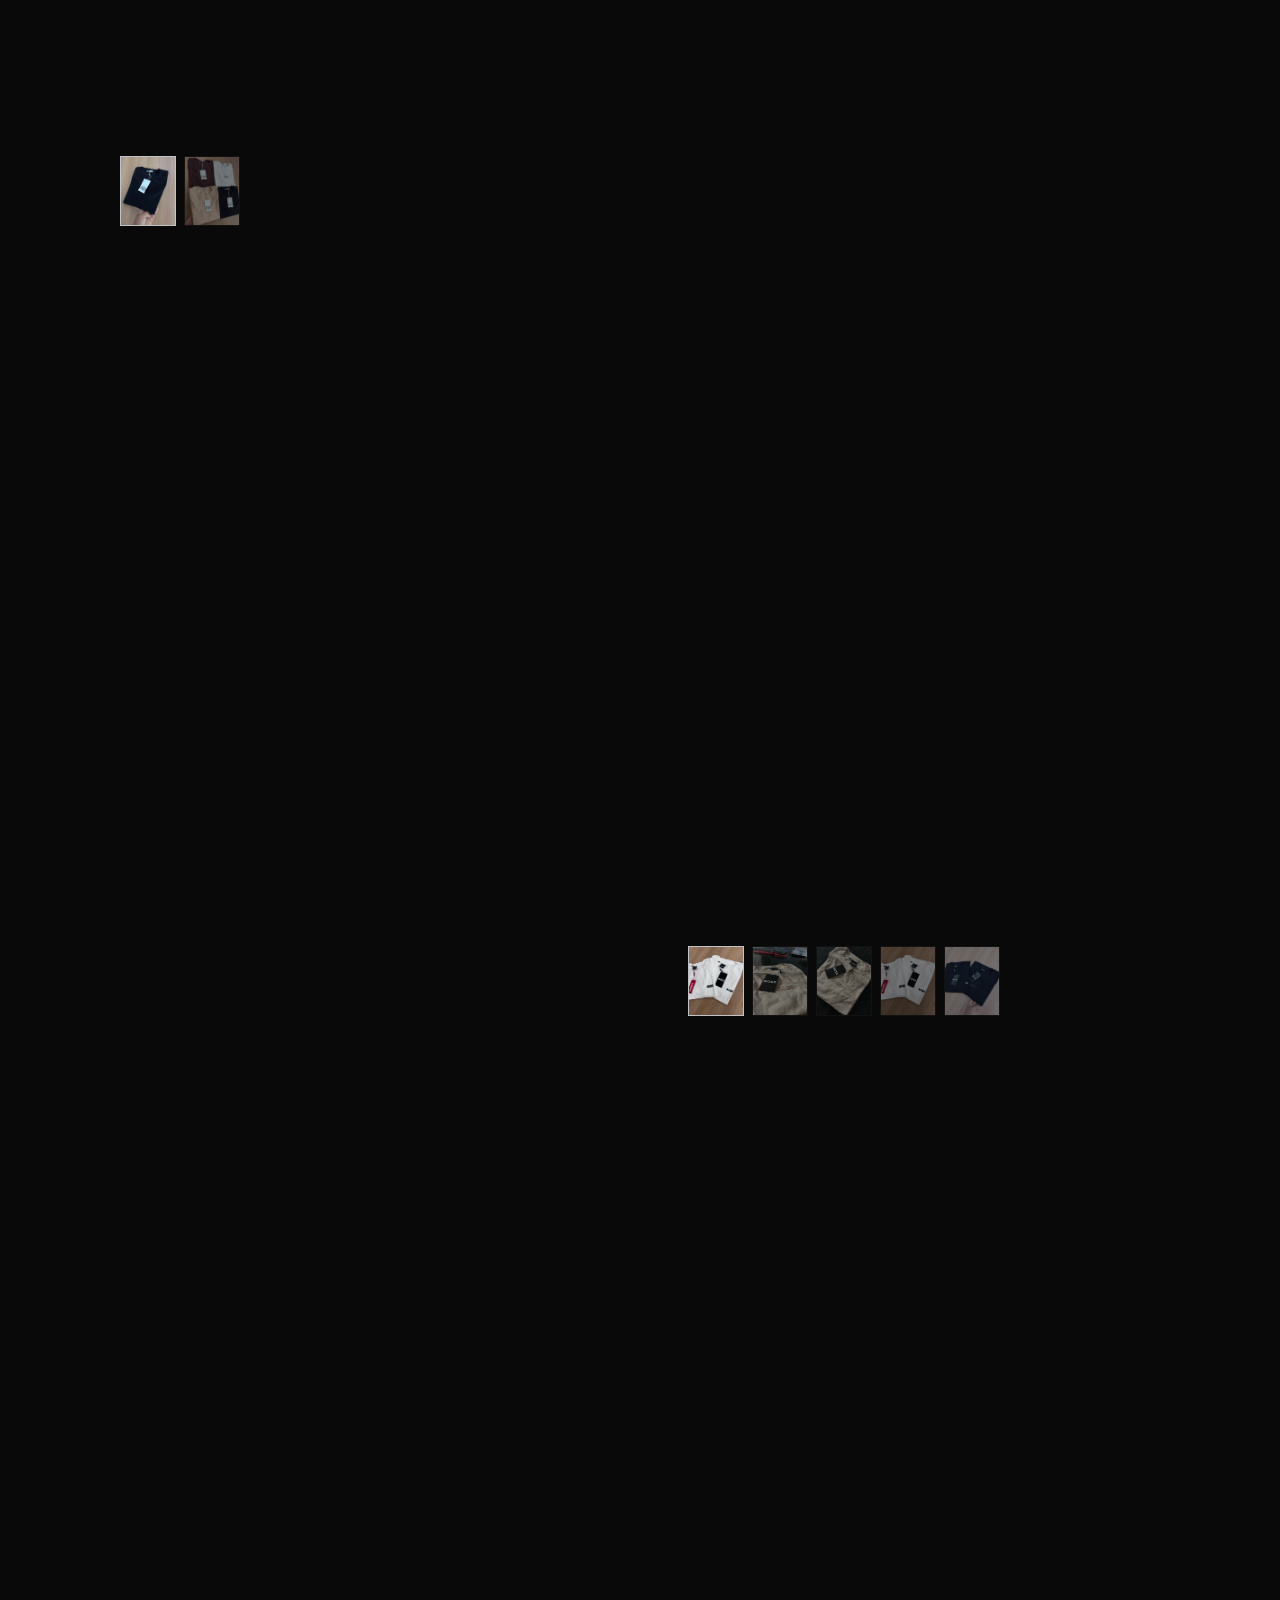
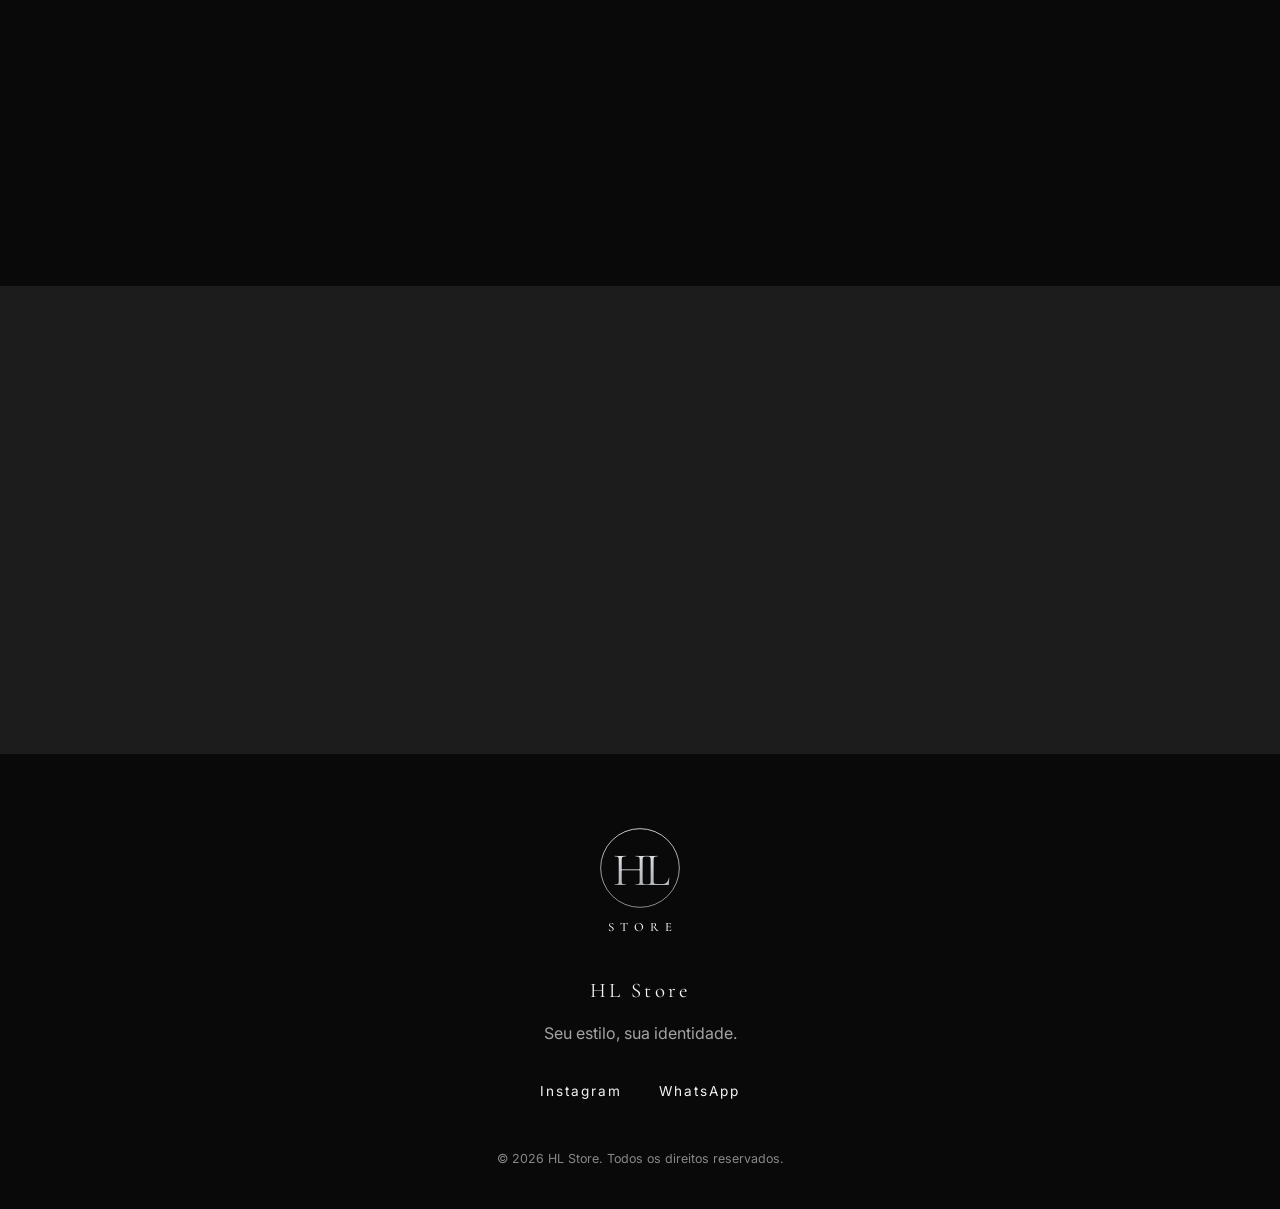
==== commit 806cdac5: "add client + cupoms" ====
--- a/index.html
+++ b/index.html
@@ -31,7 +31,6 @@
     </div>
     <div class="hero__content">
       <h1 class="logo" aria-label="HL Store">
-        <!-- LOGO DO HERO (SVG animado). Arquivos da logo: assets/images/logo-hl.svg e logo-hl.png -->
         <svg class="logo-svg logo-svg--hero" viewBox="70 30 760 900" aria-hidden="true" focusable="false"><defs><linearGradient id="silver-hero" gradientUnits="userSpaceOnUse" x1="0" y1="60" x2="0" y2="740"><stop offset="0" stop-color="#f4f5f6"/><stop offset=".5" stop-color="#c9ccd0"/><stop offset="1" stop-color="#9ea3a8"/></linearGradient></defs><circle class="logo-svg__ring" cx="450" cy="400" r="340" pathLength="1" fill="none" stroke="url(#silver-hero)" stroke-width="5"/><g class="logo-svg__mark" fill="url(#silver-hero)"><path d="M284.00 224.00H316.00V576.00H284.00ZM446.00 224.00H478.00V576.00H446.00ZM300.00 385.44H462.00V393.44H300.00ZM252.00 224.00H348.00V232.00H252.00ZM284.00 232.00L264.00 232.00Q284.00 232.00 284.00 258.00ZM316.00 232.00L336.00 232.00Q316.00 232.00 316.00 258.00ZM414.00 224.00H510.00V232.00H414.00ZM446.00 232.00L426.00 232.00Q446.00 232.00 446.00 258.00ZM478.00 232.00L498.00 232.00Q478.00 232.00 478.00 258.00ZM252.00 568.00H348.00V576.00H252.00ZM284.00 568.00L264.00 568.00Q284.00 568.00 284.00 542.00ZM316.00 568.00L336.00 568.00Q316.00 568.00 316.00 542.00ZM446.00 568.00H648.00V576.00H446.00ZM478.00 568.00L524.00 568.00Q478.00 568.00 478.00 516.00ZM638.80 509.12H648.00V576.00H638.80ZM638.80 568.00L612.80 568.00Q638.80 568.00 638.80 540.00ZM629.80 509.12H657.00V516.32H629.80Z"/></g><g class="logo-svg__name" fill="#f5f5f5"><path d="M174.06172839506172 887.2757201646091C186.6488340192044 887.2757201646091 195.23868312757202 880.8971193415638 195.23868312757202 870.3511659807956C195.23868312757202 861.846364883402 191.32647462277092 857.0836762688615 178.39917695473252 851.8106995884774L174.57201646090536 850.2798353909465C167.85322359396434 847.4732510288065 163.68587105624144 843.9012345679013 163.68587105624144 837.3525377229081C163.68587105624144 829.7832647462277 169.55418381344307 825.9561042524006 177.54869684499315 825.9561042524006C181.20576131687244 825.9561042524006 183.92729766803842 826.636488340192 186.73388203017834 828.3374485596707L188.60493827160494 839.3086419753087H192.09190672153636L192.4320987654321 827.5720164609054C188.2647462277092 824.5953360768176 183.84224965706449 822.8943758573388 177.29355281207134 822.8943758573388C166.74759945130316 822.8943758573388 158.0727023319616 828.3374485596707 158.0727023319616 838.8834019204389C158.0727023319616 847.3031550068587 163.26063100137173 852.6611796982168 173.12620027434843 856.7434842249658L176.69821673525377 858.1893004115226C186.3936899862826 862.1015089163237 189.45541838134432 865.5034293552812 189.45541838134432 871.7119341563786C189.45541838134432 880.1316872427983 183.07681755829904 884.3840877914952 173.72153635116598 884.3840877914952C169.04389574759946 884.3840877914952 165.81207133058984 883.7037037037037 162.06995884773664 881.4924554183814L160.19890260631 870.0109739368999H156.8820301783265L156.45679012345678 882.4279835390946C160.36899862825788 885.0644718792867 167.00274348422496 887.2757201646091 174.06172839506172 887.2757201646091ZM279.6063100137174 840.159122085048H283.00823045267487L285.30452674897117 827.2318244170096H302.0589849108367C302.2290809327846 835.6515775034294 302.2290809327846 844.241426611797 302.2290809327846 852.8312757201646V857.5089163237311C302.2290809327846 866.0137174211249 302.2290809327846 874.4334705075446 302.0589849108367 882.6831275720165L292.19341563786 883.5336076817558V886.0H318.72839506172835V883.5336076817558L308.7777777777777 882.6831275720165C308.6927297668038 874.3484224965706 308.6927297668038 866.0137174211249 308.6927297668038 857.5089163237311V852.8312757201646C308.6927297668038 844.241426611797 308.6927297668038 835.5665294924554 308.7777777777777 827.2318244170096H325.61728395061726L327.91358024691357 840.159122085048H331.31550068587103L330.55006858710556 824.3401920438957H280.3717421124828ZM443.83401920438956 887.2757201646091C458.8024691358024 887.2757201646091 471.30452674897117 875.1138545953361 471.30452674897117 855.2126200274348C471.30452674897117 834.9711934156379 458.8024691358024 822.8943758573388 443.83401920438956 822.8943758573388C428.86556927297664 822.8943758573388 416.36351165980795 835.2263374485597 416.36351165980795 855.2126200274348C416.36351165980795 875.3689986282579 428.86556927297664 887.2757201646091 443.83401920438956 887.2757201646091ZM443.83401920438956 884.4691358024692C430.48148148148147 884.4691358024692 423.33744855967075 871.0315500685871 423.33744855967075 855.2126200274348C423.33744855967075 839.3936899862825 430.48148148148147 825.9561042524006 443.83401920438956 825.9561042524006C457.18655692729766 825.9561042524006 464.2455418381344 839.3936899862825 464.2455418381344 855.2126200274348C464.2455418381344 871.0315500685871 457.18655692729766 884.4691358024692 443.83401920438956 884.4691358024692ZM559.159122085048 826.8065843621399 568.0891632373115 827.5720164609054C568.1742112482854 835.8216735253773 568.1742112482854 844.3264746227709 568.1742112482854 852.8312757201646V857.5089163237311C568.1742112482854 866.0137174211249 568.1742112482854 874.4334705075446 568.0891632373115 882.7681755829904L559.159122085048 883.5336076817558V886.0H583.8230452674898V883.5336076817558L574.8079561042524 882.7681755829904C574.6378600823045 874.5185185185185 574.6378600823045 866.1838134430727 574.6378600823045 857.1687242798354H581.4417009602196C589.1810699588477 857.1687242798354 591.477366255144 859.6351165980795 593.5185185185186 866.6941015089163L598.0260631001372 881.5775034293553C598.9615912208506 885.2345679012345 601.002743484225 886.7654320987655 606.3607681755831 886.7654320987655C609.2524005486969 886.7654320987655 611.5486968449932 886.4252400548697 613.2496570644719 886.0V883.5336076817558L605.0 882.9382716049382L599.8120713305899 866.7791495198902C597.9410150891633 860.5706447187929 595.7297668038409 857.4238683127572 589.9465020576132 856.2331961591221C600.1522633744856 854.4471879286695 605.5953360768176 848.0685871056241 605.5953360768176 840.3292181069959C605.5953360768176 830.0384087791496 597.9410150891633 824.3401920438957 584.4183813443074 824.3401920438957H559.159122085048ZM574.8079561042524 827.0617283950618H583.7379972565158C594.3689986282579 827.0617283950618 599.3017832647463 832.164609053498 599.3017832647463 840.3292181069959C599.3017832647463 848.323731138546 593.4334705075446 854.5322359396433 583.9080932784636 854.5322359396433H574.6378600823045C574.6378600823045 843.9862825788751 574.6378600823045 835.3964334705075 574.8079561042524 827.0617283950618ZM739.4609053497943 839.3936899862825H742.9478737997257L742.2674897119342 824.3401920438957H697.6172839506173V826.8065843621399L706.5473251028808 827.5720164609054C706.6323731138547 835.8216735253773 706.6323731138547 844.3264746227709 706.6323731138547 852.8312757201646V857.5089163237311C706.6323731138547 866.0137174211249 706.6323731138547 874.4334705075446 706.5473251028808 882.7681755829904L697.6172839506173 883.5336076817558V886.0H743.7133058984912L744.3936899862827 870.7764060356653H740.9067215363513L738.695473251029 883.1083676268861H713.2661179698217C713.1810699588478 874.7736625514403 713.1810699588478 866.2688614540466 713.1810699588478 856.1481481481482H728.7448559670783L729.7654320987655 864.8230452674898H732.5720164609054V844.4115226337449H729.7654320987655L728.6598079561044 853.2565157750342H713.1810699588478C713.1810699588478 843.9862825788751 713.1810699588478 835.3964334705075 713.2661179698217 827.2318244170096H737.3347050754459Z"/></g></svg>
       </h1>
       <p class="hero__tagline reveal" style="--d:600ms">Elegância em cada detalhe.</p>
@@ -41,6 +40,22 @@
   </header>
 
   <main>
+    <!-- PROMOÇÕES: carrossel abaixo do hero (js/promotions.js + js/promotions-ui.js) -->
+    <section class="promo" id="promocoes" aria-labelledby="promo-titulo">
+      <div class="container promo__head">
+        <div>
+          <h2 class="section-title reveal" id="promo-titulo">OFERTAS ESPECIAIS</h2>
+          <p class="section-sub reveal" style="--d:100ms">Peças selecionadas com preço especial</p>
+          <p class="demo-note" id="promo-demo" hidden>Exemplos demonstrativos — preços ilustrativos</p>
+        </div>
+        <div class="promo__nav" aria-label="Navegar nas ofertas">
+          <button class="promo__arrow" id="promo-prev" type="button" aria-label="Ofertas anteriores" aria-controls="promo-track">‹</button>
+          <button class="promo__arrow" id="promo-next" type="button" aria-label="Próximas ofertas" aria-controls="promo-track">›</button>
+        </div>
+      </div>
+      <ul class="promo__track reveal" id="promo-track" style="--d:200ms" role="list" tabindex="0" aria-label="Carrossel de ofertas"></ul>
+    </section>
+
     <section class="catalog" id="catalogo" aria-labelledby="catalogo-titulo">
       <div class="container catalog__head">
         <h2 class="section-title reveal" id="catalogo-titulo">OS MAIS VENDIDOS</h2>
@@ -99,11 +114,31 @@
     </div>
     <div class="cart__body" id="cart-body"></div>
     <div class="cart__foot" id="cart-foot" hidden>
+      <section class="coupon" id="coupon" aria-label="Cupom de desconto" hidden>
+        <button class="coupon__toggle" id="coupon-toggle" type="button" aria-expanded="false" aria-controls="coupon-form">TENHO UM CUPOM</button>
+        <form class="coupon__form" id="coupon-form" hidden novalidate>
+          <label class="coupon__label" for="coupon-input">Código do cupom</label>
+          <div class="coupon__row">
+            <input class="coupon__input" id="coupon-input" type="text" maxlength="40" autocomplete="off" autocapitalize="characters" spellcheck="false" placeholder="Digite o código" />
+            <button class="coupon__apply" id="coupon-apply" type="submit">APLICAR</button>
+          </div>
+        </form>
+        <div class="coupon__applied" id="coupon-applied" hidden>
+          <span class="coupon__tag" id="coupon-tag"></span>
+          <span class="coupon__applied-text" id="coupon-applied-text"></span>
+          <button class="coupon__remove" id="coupon-remove" type="button">remover</button>
+        </div>
+        <p class="coupon__msg" id="coupon-msg" role="status" aria-live="polite" hidden></p>
+      </section>
+      <dl class="cart__summary" id="cart-summary" hidden>
+        <div><dt>Subtotal</dt><dd id="cart-subtotal"></dd></div>
+        <div class="cart__summary-discount"><dt id="cart-discount-label">Desconto</dt><dd id="cart-discount"></dd></div>
+      </dl>
       <div class="cart__total"><span>TOTAL</span><strong id="cart-total">R$ 0,00</strong></div>
       <a class="btn btn--primary btn--block" id="cart-checkout" href="#" target="_blank" rel="noopener noreferrer">FINALIZAR PEDIDO NO WHATSAPP</a>
       <button class="btn btn--ghost btn--block" id="cart-continue" type="button">CONTINUAR COMPRANDO</button>
       <button class="cart__clear" id="cart-clear" type="button">Limpar carrinho</button>
-      <p class="cart__note">Seu pedido será confirmado no atendimento pelo WhatsApp.</p>
+      <p class="cart__note" id="cart-note">Seu pedido será confirmado no atendimento pelo WhatsApp.</p>
     </div>
   </aside>
 
@@ -113,10 +148,92 @@
     <button class="toast__btn" id="toast-open" type="button" hidden>VER CARRINHO</button>
   </div>
 
+  <!-- POPUP DE CADASTRO / LOGIN + 10% DE DESCONTO -->
+  <div class="lead-modal-backdrop" id="lead-modal-backdrop" hidden role="dialog" aria-modal="true" aria-labelledby="lead-modal-title">
+    <div class="lead-modal">
+      <button class="lead-modal__close" id="lead-modal-close" type="button" aria-label="Fechar">&times;</button>
+
+      <header class="lead-head">
+        <span class="lead-monogram" aria-hidden="true">HL</span>
+        <span class="lead-modal__tag" id="lead-tag">CONVITE EXCLUSIVO</span>
+        <h3 class="lead-modal__title" id="lead-modal-title">Entre para o clube</h3>
+        <p class="lead-modal__text" id="lead-modal-desc">Crie sua conta e ganhe <strong>10% de desconto</strong> na primeira compra, além de acesso antecipado aos lançamentos.</p>
+      </header>
+
+      <div class="lead-tabs" role="tablist" aria-label="Acesso à conta" id="lead-tabs">
+        <button class="lead-tab is-active" id="tab-signup" role="tab" aria-selected="true" aria-controls="lead-form" type="button" data-mode="signup">CRIAR CONTA</button>
+        <button class="lead-tab" id="tab-login" role="tab" aria-selected="false" aria-controls="lead-form" type="button" data-mode="login">ENTRAR</button>
+      </div>
+
+      <form class="lead-form" id="lead-form" novalidate>
+        <div class="lead-field" data-only="signup">
+          <label for="lead-name">Nome</label>
+          <div class="lead-input">
+            <svg viewBox="0 0 24 24" aria-hidden="true"><circle cx="12" cy="8" r="4"/><path d="M4 21c0-4.4 3.6-7 8-7s8 2.6 8 7"/></svg>
+            <input type="text" id="lead-name" name="name" placeholder="Ex.: Lucas Mendes" autocomplete="name" />
+          </div>
+        </div>
+        <div class="lead-field" data-only="signup">
+          <label for="lead-phone">WhatsApp</label>
+          <div class="lead-input">
+            <svg viewBox="0 0 24 24" aria-hidden="true"><rect x="7" y="2.5" width="10" height="19" rx="2.5"/><path d="M11 18.5h2"/></svg>
+            <input type="tel" id="lead-phone" name="phone" placeholder="(11) 99999-9999" autocomplete="tel" inputmode="tel" />
+          </div>
+        </div>
+        <div class="lead-field">
+          <label for="lead-email">E-mail (seu login)</label>
+          <div class="lead-input">
+            <svg viewBox="0 0 24 24" aria-hidden="true"><rect x="3" y="5" width="18" height="14" rx="2"/><path d="m3.5 7 8.5 6 8.5-6"/></svg>
+            <input type="email" id="lead-email" name="email" placeholder="voce@email.com" autocomplete="email" inputmode="email" autocapitalize="off" />
+          </div>
+        </div>
+        <div class="lead-field">
+          <div class="lead-field__row">
+            <label for="lead-password">Senha</label>
+            <button class="lead-link" id="lead-forgot" type="button" hidden>Esqueci a senha</button>
+          </div>
+          <div class="lead-input">
+            <svg viewBox="0 0 24 24" aria-hidden="true"><rect x="4.5" y="10.5" width="15" height="10" rx="2"/><path d="M8 10.5V8a4 4 0 0 1 8 0v2.5"/></svg>
+            <input type="password" id="lead-password" name="password" placeholder="Mínimo de 8 caracteres" autocomplete="new-password" />
+            <button class="lead-eye" id="lead-eye" type="button" aria-label="Mostrar senha" aria-pressed="false">
+              <svg viewBox="0 0 24 24" aria-hidden="true"><path d="M2 12s3.6-6.5 10-6.5S22 12 22 12s-3.6 6.5-10 6.5S2 12 2 12Z"/><circle cx="12" cy="12" r="3"/></svg>
+            </button>
+          </div>
+          <div class="lead-strength" id="lead-strength" data-only="signup" aria-hidden="true">
+            <span></span><span></span><span></span><span></span>
+            <em id="lead-strength-label"></em>
+          </div>
+        </div>
+
+        <label class="lead-consent" data-only="signup">
+          <input type="checkbox" id="lead-consent" name="consent" checked />
+          <span>Aceito receber ofertas e mensagens da HL Store. Seus dados estão protegidos.</span>
+        </label>
+
+        <div class="lead-alert" id="lead-error" role="alert"></div>
+        <button class="btn btn--primary btn--block lead-submit" id="lead-submit" type="submit">CRIAR CONTA E GANHAR 10%</button>
+        <p class="lead-foot" id="lead-foot"><svg viewBox="0 0 24 24" aria-hidden="true"><rect x="4.5" y="10.5" width="15" height="10" rx="2"/><path d="M8 10.5V8a4 4 0 0 1 8 0v2.5"/></svg>Conexão protegida. Nunca compartilhamos seus dados.</p>
+      </form>
+
+      <div class="lead-success" id="lead-success-view" hidden>
+        <div class="lead-check" aria-hidden="true"><svg viewBox="0 0 24 24"><path d="m5 12.5 4.5 4.5L19 7.5"/></svg></div>
+        <div class="lead-coupon-box" id="lead-coupon-box">
+          <span class="lead-coupon-code">BEMVINDO10</span>
+          <button class="lead-coupon-copy" id="lead-copy-coupon" type="button">COPIAR</button>
+        </div>
+        <p class="lead-modal__text" id="lead-success-text">Aplique este código no carrinho antes de finalizar o pedido.</p>
+        <button class="btn btn--ghost btn--block" onclick="document.getElementById('lead-modal-close').click()" type="button">EXPLORAR COLEÇÃO</button>
+      </div>
+    </div>
+  </div>
+
   <script src="js/config.js"></script>
   <script src="js/products.js"></script>
-  <script src="js/cart.js"></script>
-  <script src="js/main.js"></script>
-  <script src="js/cart-ui.js"></script>
+  <script src="js/promotions.js"></script>
+  <script src="js/promotion-rules.js"></script>
+  <script src="js/data/store-data.js"></script>
+  <script src="js/customer-popup.js"></script>
+  <!-- boot.js espera os dados e carrega, nesta ordem: cart.js, main.js, promotions-ui.js, cart-ui.js -->
+  <script src="js/boot.js"></script>
 </body>
-</html>
+</html>
--- a/css/styles.css
+++ b/css/styles.css
@@ -85,6 +85,52 @@
 .section-title { font-family: var(--serif); font-weight: 500; font-size: clamp(2rem, 9vw, 3.4rem); letter-spacing: 0.12em; line-height: 1.15; }
 .section-sub { color: var(--gray-text); margin-top: 12px; font-size: 1rem; }
 .demo-note { color: var(--gray); font-size: 0.75rem; letter-spacing: 0.1em; margin-top: 10px; text-transform: uppercase; }
+
+/* ---------- Promoções (carrossel) ---------- */
+.promo { padding: 80px 0 24px; border-bottom: 1px solid var(--graphite); }
+.promo[hidden] { display: none; }
+.promo__head { display: flex; align-items: flex-end; justify-content: space-between; gap: 16px; margin-bottom: 32px; }
+.promo__nav { display: none; gap: 10px; flex: none; }
+.promo__arrow {
+  width: 48px; height: 48px; display: flex; align-items: center; justify-content: center;
+  background: transparent; color: var(--white); border: 1px solid #3a3a3a; border-radius: 50%;
+  font-size: 1.5rem; line-height: 1; cursor: pointer;
+  transition: border-color 0.2s var(--ease), background-color 0.2s var(--ease), color 0.2s var(--ease), opacity 0.2s;
+  -webkit-tap-highlight-color: transparent;
+}
+.promo__arrow:hover:not(:disabled) { border-color: var(--silver); background: var(--silver); color: var(--black); }
+.promo__arrow:disabled { opacity: 0.3; cursor: default; }
+.promo.is-static .promo__nav { display: none; }
+
+.promo__track {
+  display: flex; gap: 16px; list-style: none; margin: 0; padding: 0 0 56px;
+  overflow-x: auto; overscroll-behavior-x: contain; -webkit-overflow-scrolling: touch;
+  --edge: max(var(--gutter), calc((100% - 1120px) / 2 + var(--gutter)));
+  padding-left: var(--edge); padding-right: var(--edge);
+  scroll-snap-type: x mandatory; scroll-padding-inline: var(--edge);
+  scrollbar-width: none;
+}
+.promo__track::-webkit-scrollbar { display: none; }
+.promo__track:focus-visible { outline-offset: -2px; }
+
+.promo-card { flex: 0 0 min(72vw, 260px); scroll-snap-align: start; }
+.promo-card__link { display: block; text-decoration: none; -webkit-tap-highlight-color: transparent; }
+.promo-card__media { position: relative; background: var(--graphite); aspect-ratio: 4 / 5; overflow: hidden; }
+.promo-card__media img { width: 100%; height: 100%; object-fit: cover; transition: transform 0.6s var(--ease); }
+.promo-card__link:hover .promo-card__media img { transform: scale(1.04); }
+.promo-card__off {
+  position: absolute; top: 12px; left: 12px; background: rgba(9,9,9,0.8); color: var(--silver);
+  font-size: 0.68rem; font-weight: 600; letter-spacing: 0.16em; padding: 6px 10px;
+}
+.promo-card__body { padding-top: 16px; display: flex; flex-direction: column; gap: 6px; }
+.promo-card__name { font-family: var(--serif); font-weight: 500; font-size: 1.35rem; line-height: 1.15; letter-spacing: 0.02em; }
+.promo-card__prices { display: flex; align-items: baseline; gap: 10px; flex-wrap: wrap; }
+.promo-card__old { color: var(--gray); font-size: 0.85rem; }
+.promo-card__now { font-size: 1.15rem; font-weight: 500; }
+
+@media (prefers-reduced-motion: reduce) {
+  .promo-card__media img, .promo__arrow { transition: none; }
+}
 
 /* ---------- Catálogo ---------- */
 .catalog { padding: 88px 0 40px; }
@@ -120,7 +166,7 @@
 
 /* ---------- Galeria do produto ---------- */
 .product__gallery { min-width: 0; }
-.product__gallery .product__media { touch-action: pan-y; } /* rola a página, mas captura o swipe lateral */
+.product__gallery .product__media { touch-action: pan-y; }
 
 .gallery__img {
   transition: opacity 0.25s var(--ease);
@@ -254,6 +300,47 @@
   padding: 18px 20px calc(20px + env(safe-area-inset-bottom)); background: #0d0d0d; border-top: 1px solid var(--graphite);
 }
 .cart__foot[hidden] { display: none; }
+.cart__foot { max-height: 62vh; max-height: 62dvh; overflow-y: auto; overscroll-behavior: contain; }
+
+/* ---------- Cupom no carrinho ---------- */
+.coupon[hidden], .cart__summary[hidden] { display: none; }
+.coupon { display: flex; flex-direction: column; gap: 8px; }
+.coupon__toggle {
+  align-self: flex-start; min-height: 44px; padding: 0; background: none; border: 0; cursor: pointer;
+  color: var(--silver); font: inherit; font-size: 0.72rem; font-weight: 600; letter-spacing: 0.16em;
+  text-decoration: underline; text-underline-offset: 4px;
+}
+.coupon__toggle:hover { color: var(--white); }
+.coupon__toggle[hidden], .coupon__form[hidden], .coupon__applied[hidden], .coupon__msg[hidden] { display: none; }
+.coupon__label { display: block; margin-bottom: 6px; color: var(--gray-text); font-size: 0.66rem; letter-spacing: 0.18em; text-transform: uppercase; }
+.coupon__row { display: flex; gap: 8px; }
+.coupon__input {
+  flex: 1; min-width: 0; min-height: 48px; padding: 0 14px; background: #090909; border: 1px solid #3a3a3a; border-radius: 2px;
+  color: var(--white); font-family: var(--sans); font-size: 16px; letter-spacing: 0.14em; text-transform: uppercase;
+}
+.coupon__input::placeholder { color: #5d5d5d; letter-spacing: 0.04em; text-transform: none; }
+.coupon__input:focus { outline: none; border-color: var(--silver); box-shadow: 0 0 0 3px rgba(191, 195, 199, 0.12); }
+.coupon__apply {
+  min-height: 48px; padding: 0 18px; background: transparent; border: 1px solid var(--silver); border-radius: 2px;
+  color: var(--white); font: inherit; font-size: 0.72rem; font-weight: 600; letter-spacing: 0.16em; cursor: pointer;
+  transition: background-color 0.25s var(--ease), color 0.25s var(--ease);
+}
+.coupon__apply:hover:not(:disabled) { background: var(--white); color: var(--black); }
+.coupon__apply:disabled { opacity: 0.55; cursor: progress; }
+.coupon__applied {
+  display: flex; align-items: center; gap: 10px; padding: 10px 12px; border: 1px dashed var(--silver); border-radius: 2px; background: #090909;
+}
+.coupon__tag { color: var(--silver); font-weight: 700; font-size: 0.82rem; letter-spacing: 0.16em; }
+.coupon__applied-text { flex: 1; min-width: 0; color: var(--gray-text); font-size: 0.8rem; }
+.coupon__remove { min-height: 36px; padding: 0 4px; background: none; border: 0; color: var(--gray-text); font: inherit; font-size: 0.78rem; text-decoration: underline; cursor: pointer; }
+.coupon__remove:hover { color: var(--white); }
+.coupon__msg { margin: 0; font-size: 0.82rem; color: var(--gray-text); }
+.coupon__msg.is-error { color: #f3c4c0; }
+
+.cart__summary { margin: 0; display: flex; flex-direction: column; gap: 4px; font-size: 0.88rem; color: var(--gray-text); }
+.cart__summary > div { display: flex; justify-content: space-between; gap: 12px; }
+.cart__summary dt, .cart__summary dd { margin: 0; }
+.cart__summary-discount dd { color: var(--silver); }
 .cart__total { display: flex; justify-content: space-between; align-items: baseline; margin-bottom: 4px; color: var(--gray-text); font-size: 0.8rem; letter-spacing: 0.2em; }
 .cart__total strong { color: var(--white); font-size: 1.5rem; font-weight: 500; letter-spacing: 0; }
 .cart__clear { min-height: 44px; background: none; border: 0; color: var(--gray-text); font: inherit; font-size: 0.78rem; letter-spacing: 0.12em; text-decoration: underline; cursor: pointer; }
@@ -284,7 +371,6 @@
   .cart, .cart.is-open, .cart-overlay, .toast, .toast.is-show, .cart-btn, .size-chip span, .qty__btn { transition: none; }
   .cart-btn.bump .cart-btn__badge { animation: none; }
 }
-
 
 /* ---------- Contato ---------- */
 .contact { background: var(--graphite); padding: 96px 0; text-align: center; }
@@ -328,6 +414,10 @@
 @media (min-width: 768px) {
   :root { --gutter: 40px; }
   .catalog { padding-top: 120px; }
+  .promo { padding-top: 104px; }
+  .promo__nav { display: flex; }
+  .promo__track { gap: 24px; padding-bottom: 72px; }
+  .promo-card { flex-basis: 280px; }
   .product { display: grid; grid-template-columns: 1fr 1fr; gap: 64px; align-items: center; padding-bottom: 120px; }
   .product__body { padding-top: 0; }
   .product--right .product__gallery { order: 2; }
@@ -339,3 +429,340 @@
   .product { gap: 96px; }
   .logo-svg--hero { width: 440px; }
 }
+
+/* Preços promocionais sincronizados entre ofertas, catálogo e carrinho. */
+.product__price--promo { display: flex; align-items: baseline; flex-wrap: wrap; gap: .45rem .65rem; }
+.product__price-old { color: #92979c; font-size: .88em; font-weight: 400; }
+.product__price-current { color: #f4f5f6; font-weight: 700; }
+.product__price-badge { display: inline-flex; align-items: center; padding: .2rem .45rem; border: 1px solid #bfc3c7; border-radius: 2px; color: #bfc3c7; font-size: .62rem; font-weight: 700; letter-spacing: .08em; }
+
+/* ---------- Popup de Cadastro / Cupom de Boas-vindas ---------- */
+.lead-modal-backdrop {
+  position: fixed;
+  inset: 0;
+  z-index: 100;
+  background: rgba(0, 0, 0, 0.78);
+  -webkit-backdrop-filter: blur(4px);
+  backdrop-filter: blur(4px);
+  display: flex;
+  align-items: center;
+  justify-content: center;
+  padding: 16px;
+  opacity: 0;
+  visibility: hidden;
+  transition: opacity 0.3s var(--ease), visibility 0s linear 0.3s;
+}
+
+.lead-modal-backdrop.is-open {
+  opacity: 1;
+  visibility: visible;
+  transition: opacity 0.3s var(--ease), visibility 0s;
+}
+
+.lead-modal {
+  position: relative;
+  width: 100%;
+  max-width: 420px;
+  max-height: calc(100dvh - 32px);
+  overflow-y: auto;
+  overscroll-behavior: contain;
+  background:
+    radial-gradient(120% 60% at 50% -10%, rgba(191, 195, 199, 0.10), transparent 60%),
+    #101010;
+  border: 1px solid rgba(191, 195, 199, 0.35);
+  border-radius: 4px;
+  padding: 36px 28px 24px;
+  color: var(--white);
+  box-shadow: 0 30px 70px rgba(0, 0, 0, 0.7), inset 0 1px 0 rgba(255, 255, 255, 0.05);
+  transform: translateY(20px) scale(0.98);
+  transition: transform 0.35s var(--ease);
+}
+.lead-modal::before {
+  content: "";
+  position: absolute; left: 28px; right: 28px; top: 0; height: 1px;
+  background: linear-gradient(90deg, transparent, var(--silver), transparent);
+}
+.lead-modal-backdrop.is-open .lead-modal { transform: translateY(0) scale(1); }
+
+.lead-modal__close {
+  position: absolute; top: 10px; right: 10px; width: 40px; height: 40px;
+  background: transparent; border: 0; color: var(--gray-text);
+  font-size: 1.6rem; line-height: 1; cursor: pointer;
+  display: flex; align-items: center; justify-content: center;
+  transition: color 0.2s, transform 0.25s var(--ease);
+}
+.lead-modal__close:hover { color: var(--white); transform: rotate(90deg); }
+
+.lead-head { text-align: center; margin-bottom: 22px; }
+.lead-monogram {
+  display: inline-flex; align-items: center; justify-content: center;
+  width: 46px; height: 46px; margin-bottom: 14px;
+  border: 1px solid var(--silver); border-radius: 50%;
+  font-family: var(--serif); font-size: 1.15rem; font-weight: 600; letter-spacing: 0.06em;
+  color: var(--silver);
+}
+.lead-modal__tag {
+  display: block; font-size: 0.64rem; letter-spacing: 0.3em;
+  text-transform: uppercase; color: var(--silver); margin-bottom: 8px;
+}
+.lead-modal__title {
+  font-family: var(--serif); font-size: 2rem; font-weight: 500;
+  line-height: 1.1; letter-spacing: 0.01em; margin-bottom: 10px;
+}
+.lead-modal__text {
+  font-size: 0.88rem; color: var(--gray-text); line-height: 1.5; margin: 0 auto 18px; max-width: 34ch;
+}
+.lead-head .lead-modal__text { margin-bottom: 0; }
+.lead-modal__text strong { color: var(--white); font-weight: 600; }
+
+/* Abas */
+.lead-tabs {
+  position: relative; display: grid; grid-template-columns: 1fr 1fr;
+  margin-bottom: 20px; border-bottom: 1px solid #2a2a2a;
+}
+.lead-tab {
+  min-height: 44px; background: transparent; border: 0; cursor: pointer;
+  font-family: var(--sans); font-size: 0.7rem; font-weight: 600; letter-spacing: 0.2em;
+  color: var(--gray); transition: color 0.25s;
+}
+.lead-tab:hover { color: var(--white); }
+.lead-tab.is-active { color: var(--white); box-shadow: 0 1px 0 var(--silver); }
+
+/* Formulário */
+.lead-form { display: flex; flex-direction: column; gap: 14px; }
+.lead-form [hidden] { display: none !important; }
+.lead-field { display: flex; flex-direction: column; gap: 6px; text-align: left; }
+.lead-field__row { display: flex; justify-content: space-between; align-items: baseline; }
+.lead-field label {
+  font-size: 0.66rem; letter-spacing: 0.18em; text-transform: uppercase; color: var(--gray-text);
+}
+.lead-input { position: relative; display: flex; align-items: center; }
+.lead-input > svg {
+  position: absolute; left: 14px; width: 17px; height: 17px; pointer-events: none;
+  fill: none; stroke: var(--gray); stroke-width: 1.6; stroke-linecap: round; stroke-linejoin: round;
+  transition: stroke 0.2s;
+}
+.lead-input:focus-within > svg { stroke: var(--silver); }
+.lead-input input {
+  width: 100%; min-height: 50px; padding: 10px 14px 10px 42px;
+  background: #0a0a0a; border: 1px solid #333; border-radius: 2px;
+  color: var(--white); font-family: var(--sans); font-size: 16px; /* 16px evita zoom no iOS */
+  transition: border-color 0.2s, box-shadow 0.2s, background-color 0.2s;
+}
+.lead-input input::placeholder { color: #5d5d5d; }
+.lead-input input:hover { border-color: #4a4a4a; }
+.lead-input input:focus {
+  outline: none; border-color: var(--silver); background: #0d0d0d;
+  box-shadow: 0 0 0 3px rgba(191, 195, 199, 0.12);
+}
+.lead-input input[aria-invalid="true"] { border-color: #b0645f; }
+.lead-input input[type="password"], .lead-input input.is-revealed { padding-right: 48px; }
+.lead-input input:-webkit-autofill {
+  -webkit-text-fill-color: var(--white);
+  box-shadow: 0 0 0 100px #0a0a0a inset;
+}
+.lead-eye {
+  position: absolute; right: 4px; width: 42px; height: 42px; background: transparent; border: 0;
+  display: flex; align-items: center; justify-content: center; cursor: pointer; color: var(--gray);
+}
+.lead-eye svg { width: 19px; height: 19px; fill: none; stroke: currentColor; stroke-width: 1.6; stroke-linecap: round; stroke-linejoin: round; }
+.lead-eye:hover, .lead-eye[aria-pressed="true"] { color: var(--silver); }
+.lead-link {
+  background: none; border: 0; padding: 0; cursor: pointer; font-family: var(--sans);
+  font-size: 0.72rem; color: var(--gray-text); text-decoration: underline; text-underline-offset: 3px;
+}
+.lead-link:hover { color: var(--white); }
+
+/* Força da senha */
+.lead-strength { display: flex; align-items: center; gap: 5px; margin-top: 2px; }
+.lead-strength span { flex: 1; height: 3px; border-radius: 2px; background: #2a2a2a; transition: background-color 0.3s; }
+.lead-strength em { font-style: normal; font-size: 0.68rem; letter-spacing: 0.08em; color: var(--gray-text); min-width: 52px; text-align: right; }
+.lead-strength[data-level="1"] span:nth-child(-n+1) { background: #b0645f; }
+.lead-strength[data-level="2"] span:nth-child(-n+2) { background: #c9a35c; }
+.lead-strength[data-level="3"] span:nth-child(-n+3) { background: #a9b3ba; }
+.lead-strength[data-level="4"] span:nth-child(-n+4) { background: var(--white); }
+
+.lead-consent {
+  display: flex; align-items: flex-start; gap: 10px; font-size: 0.76rem;
+  color: var(--gray-text); line-height: 1.4; margin-top: 2px; cursor: pointer;
+}
+.lead-consent input[type="checkbox"] { margin-top: 2px; accent-color: var(--silver); width: 16px; height: 16px; flex: none; }
+
+.lead-alert { display: none; padding: 10px 12px; border-radius: 2px; font-size: 0.84rem; }
+.lead-alert.is-error { display: block; background: rgba(224, 146, 140, 0.1); border: 1px solid #b0645f; color: #f3c4c0; }
+.lead-alert.is-info { display: block; background: rgba(191, 195, 199, 0.08); border: 1px solid #555; color: var(--silver); }
+
+.lead-submit { margin-top: 4px; }
+.lead-submit:disabled { opacity: 0.6; cursor: progress; }
+.lead-foot {
+  display: flex; align-items: center; justify-content: center; gap: 7px;
+  font-size: 0.7rem; color: var(--gray); letter-spacing: 0.02em; text-align: center;
+}
+.lead-foot svg { width: 13px; height: 13px; flex: none; fill: none; stroke: currentColor; stroke-width: 1.7; stroke-linecap: round; stroke-linejoin: round; }
+
+.lead-check {
+  width: 54px; height: 54px; border-radius: 50%; border: 1px solid var(--silver);
+  display: flex; align-items: center; justify-content: center;
+}
+.lead-check svg { width: 26px; height: 26px; fill: none; stroke: var(--silver); stroke-width: 2; stroke-linecap: round; stroke-linejoin: round; }
+
+@media (max-width: 380px) {
+  .lead-modal { padding: 32px 20px 20px; }
+  .lead-modal__title { font-size: 1.7rem; }
+}
+@media (prefers-reduced-motion: reduce) {
+  .lead-modal, .lead-modal-backdrop, .lead-modal__close { transition: none; }
+}
+
+.lead-success[hidden] { display: none; }
+.lead-success {
+  display: flex;
+  flex-direction: column;
+  align-items: center;
+  text-align: center;
+  gap: 14px;
+  padding: 10px 0 6px;
+}
+
+.lead-coupon-box {
+  display: flex;
+  align-items: center;
+  justify-content: space-between;
+  width: 100%;
+  padding: 12px 16px;
+  background: #090909;
+  border: 1px dashed var(--silver);
+  border-radius: 2px;
+  margin: 10px 0;
+}
+
+.lead-coupon-code {
+  font-family: var(--sans);
+  font-size: 1.25rem;
+  font-weight: 700;
+  letter-spacing: 0.18em;
+  color: var(--silver);
+}
+
+.lead-coupon-copy {
+  min-height: 38px;
+  padding: 0 14px;
+  font-size: 0.72rem;
+  letter-spacing: 0.1em;
+  background: var(--silver);
+  color: var(--black);
+  border: 0;
+  border-radius: 2px;
+  font-weight: 600;
+  cursor: pointer;
+  transition: opacity 0.2s;
+}
+
+.lead-coupon-copy:hover {
+  opacity: 0.9;
+}
+
+/* ---------- Botão Flutuante Elegante (Novo Visual) ---------- */
+.lead-floating-btn {
+  position: fixed;
+  left: 20px;
+  bottom: calc(20px + env(safe-area-inset-bottom));
+  z-index: 55;
+  display: inline-flex;
+  align-items: center;
+  gap: 12px;
+  padding: 8px 16px 8px 10px;
+  background: rgba(14, 14, 14, 0.88);
+  -webkit-backdrop-filter: blur(12px);
+  backdrop-filter: blur(12px);
+  border: 1px solid rgba(191, 195, 199, 0.45);
+  border-radius: 40px;
+  color: var(--white);
+  cursor: pointer;
+  box-shadow: 0 10px 28px rgba(0, 0, 0, 0.65), 0 0 16px rgba(191, 195, 199, 0.15);
+  transition: transform 0.25s var(--ease), border-color 0.25s, box-shadow 0.25s, opacity 0.25s;
+  animation: floatFadeIn 0.6s var(--ease) forwards;
+  -webkit-tap-highlight-color: transparent;
+}
+
+.lead-floating-btn.is-hidden {
+  opacity: 0;
+  pointer-events: none;
+  transform: translateY(16px);
+}
+
+.lead-floating-btn:hover {
+  transform: translateY(-3px) scale(1.02);
+  border-color: var(--white);
+  box-shadow: 0 14px 32px rgba(0, 0, 0, 0.8), 0 0 20px rgba(255, 255, 255, 0.2);
+}
+
+.lead-floating-btn:active {
+  transform: translateY(0) scale(0.98);
+}
+
+.lead-floating-btn__icon {
+  width: 32px;
+  height: 32px;
+  border-radius: 50%;
+  background: var(--silver);
+  color: var(--black);
+  display: flex;
+  align-items: center;
+  justify-content: center;
+  flex: none;
+  transition: transform 0.25s var(--ease), background-color 0.25s;
+}
+
+.lead-floating-btn:hover .lead-floating-btn__icon {
+  transform: rotate(15deg);
+  background: var(--white);
+}
+
+.lead-floating-btn__text {
+  display: flex;
+  flex-direction: column;
+  text-align: left;
+  line-height: 1.15;
+}
+
+.lead-floating-btn__text small {
+  font-size: 0.6rem;
+  letter-spacing: 0.18em;
+  text-transform: uppercase;
+  color: var(--silver);
+  font-weight: 500;
+}
+
+.lead-floating-btn__text strong {
+  font-family: var(--sans);
+  font-size: 0.82rem;
+  letter-spacing: 0.08em;
+  font-weight: 700;
+  color: var(--white);
+}
+
+@keyframes floatFadeIn {
+  from { opacity: 0; transform: translateY(20px); }
+  to { opacity: 1; transform: translateY(0); }
+}
+
+@media (max-width: 480px) {
+  .lead-floating-btn {
+    left: 14px;
+    bottom: calc(14px + env(safe-area-inset-bottom));
+    padding: 6px 12px 6px 8px;
+    gap: 8px;
+  }
+  .lead-floating-btn__icon {
+    width: 28px;
+    height: 28px;
+  }
+  .lead-floating-btn__icon svg {
+    width: 15px;
+    height: 15px;
+  }
+  .lead-floating-btn__text strong {
+    font-size: 0.75rem;
+  }
+}
